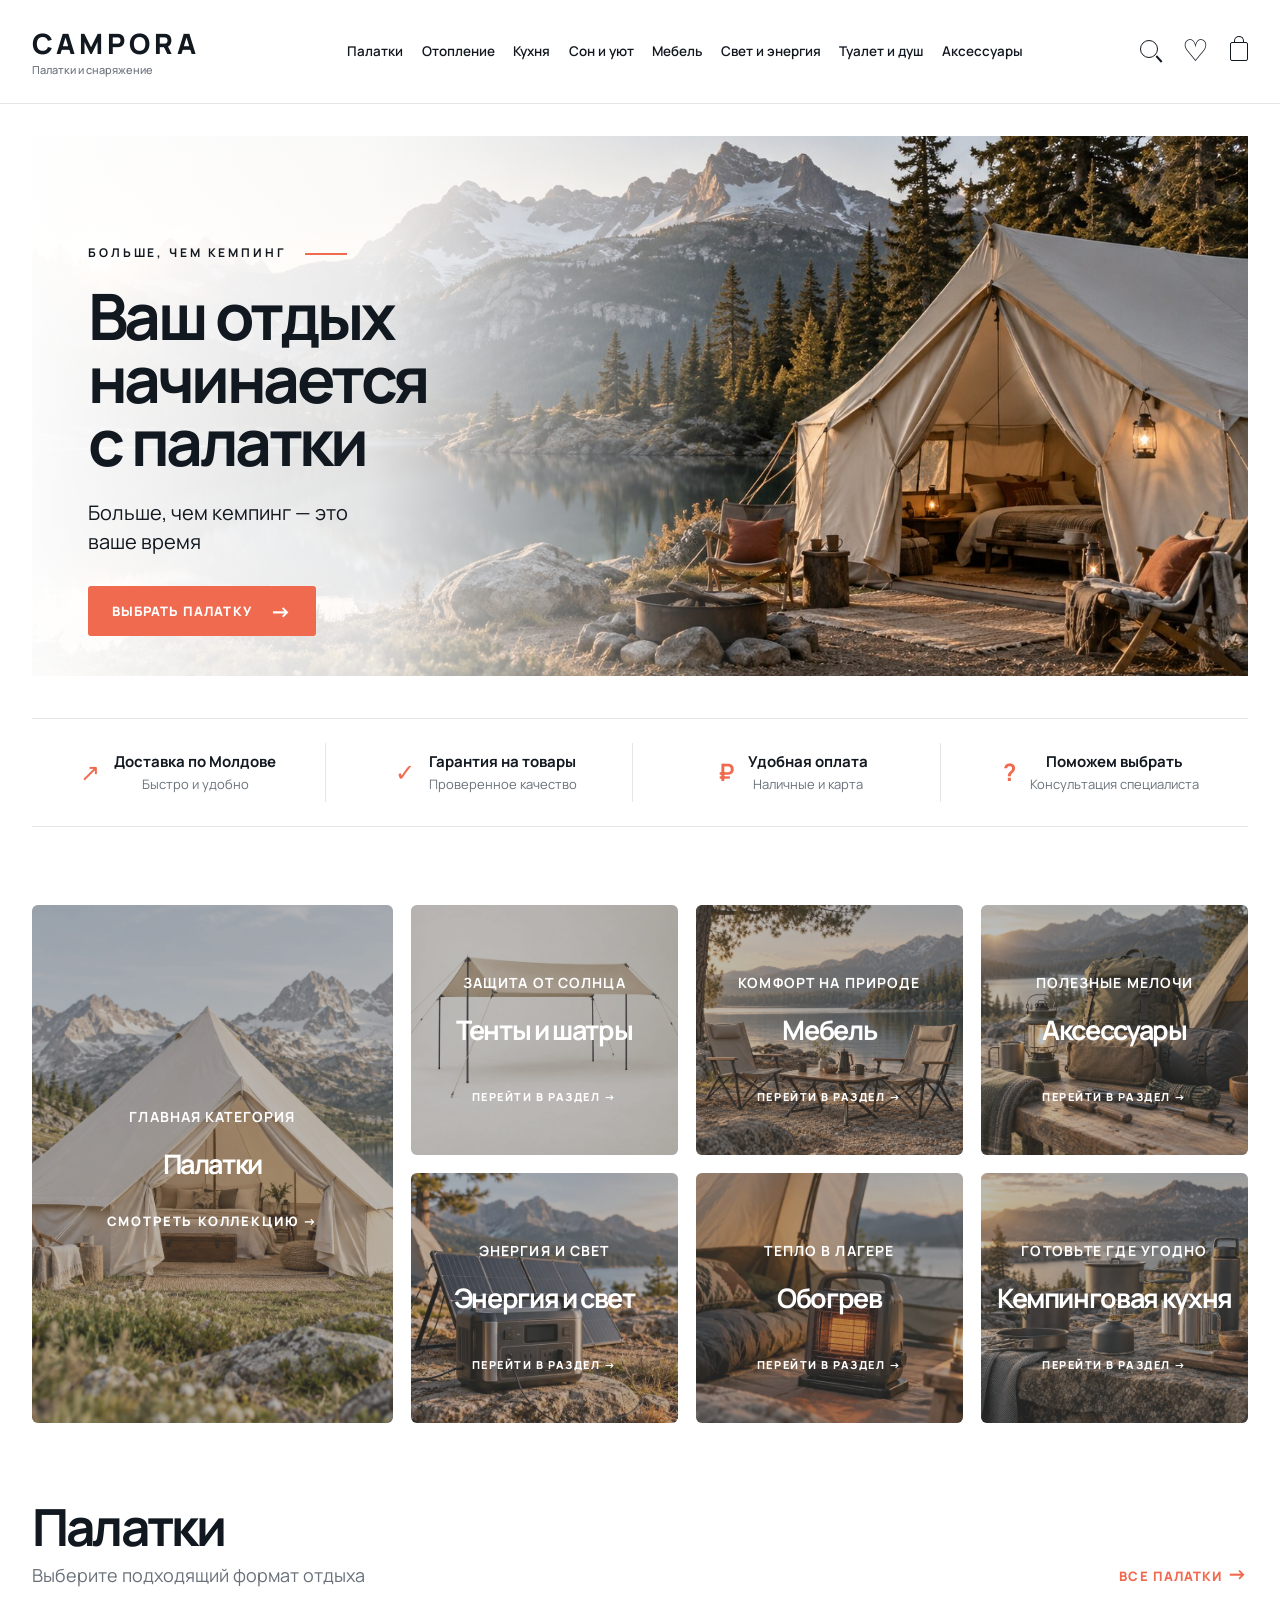
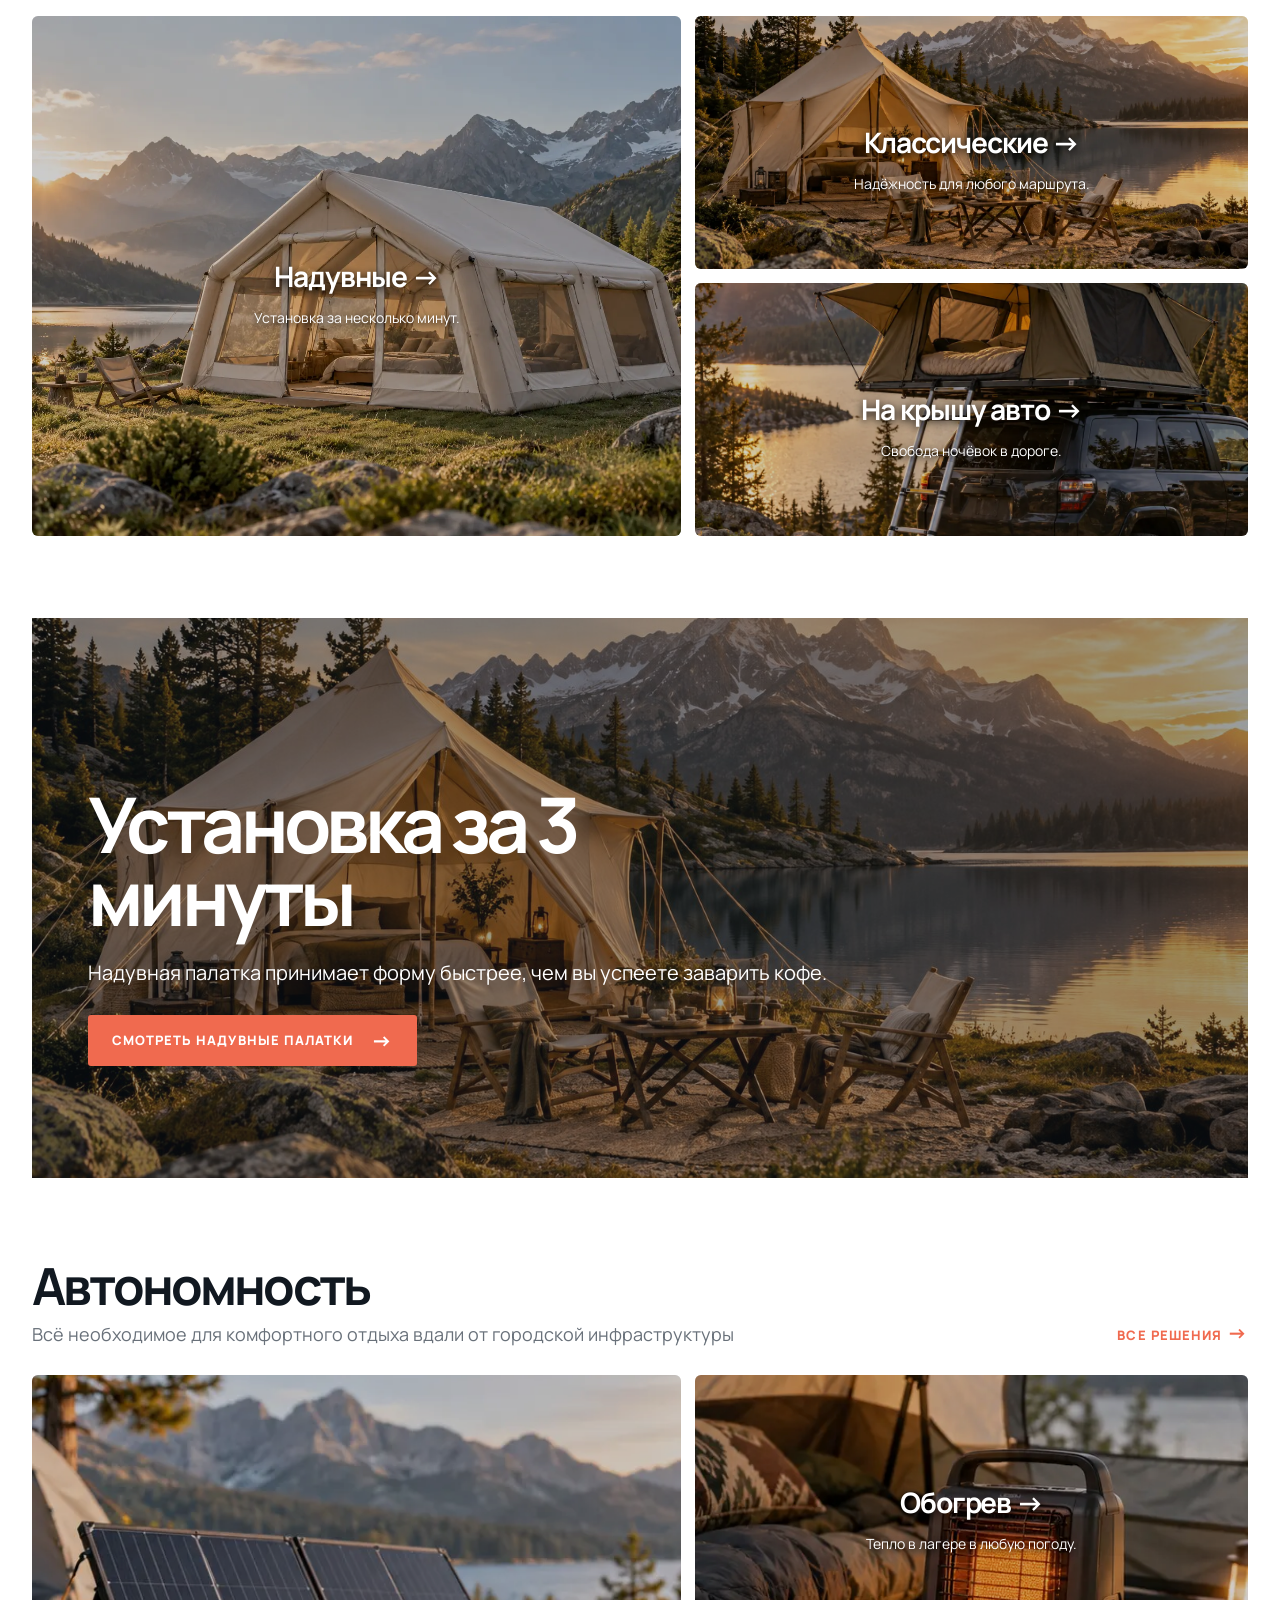
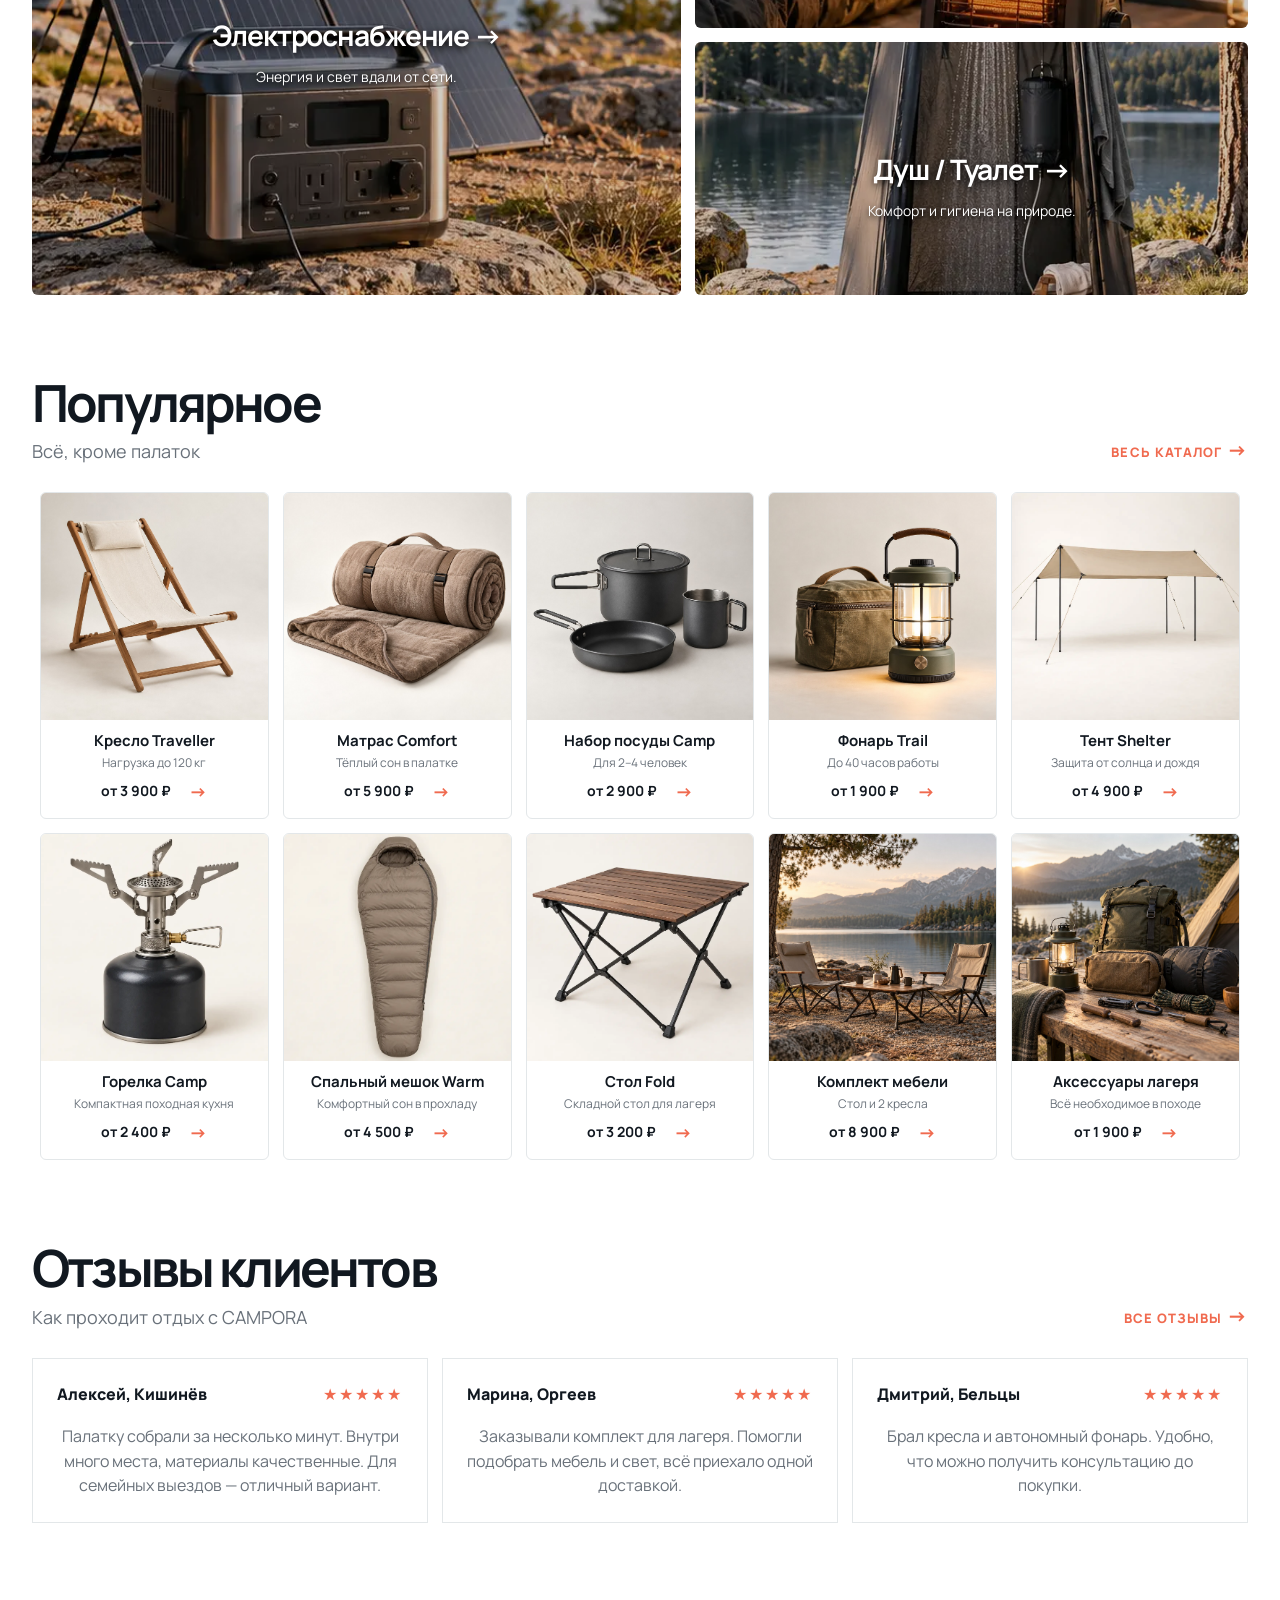
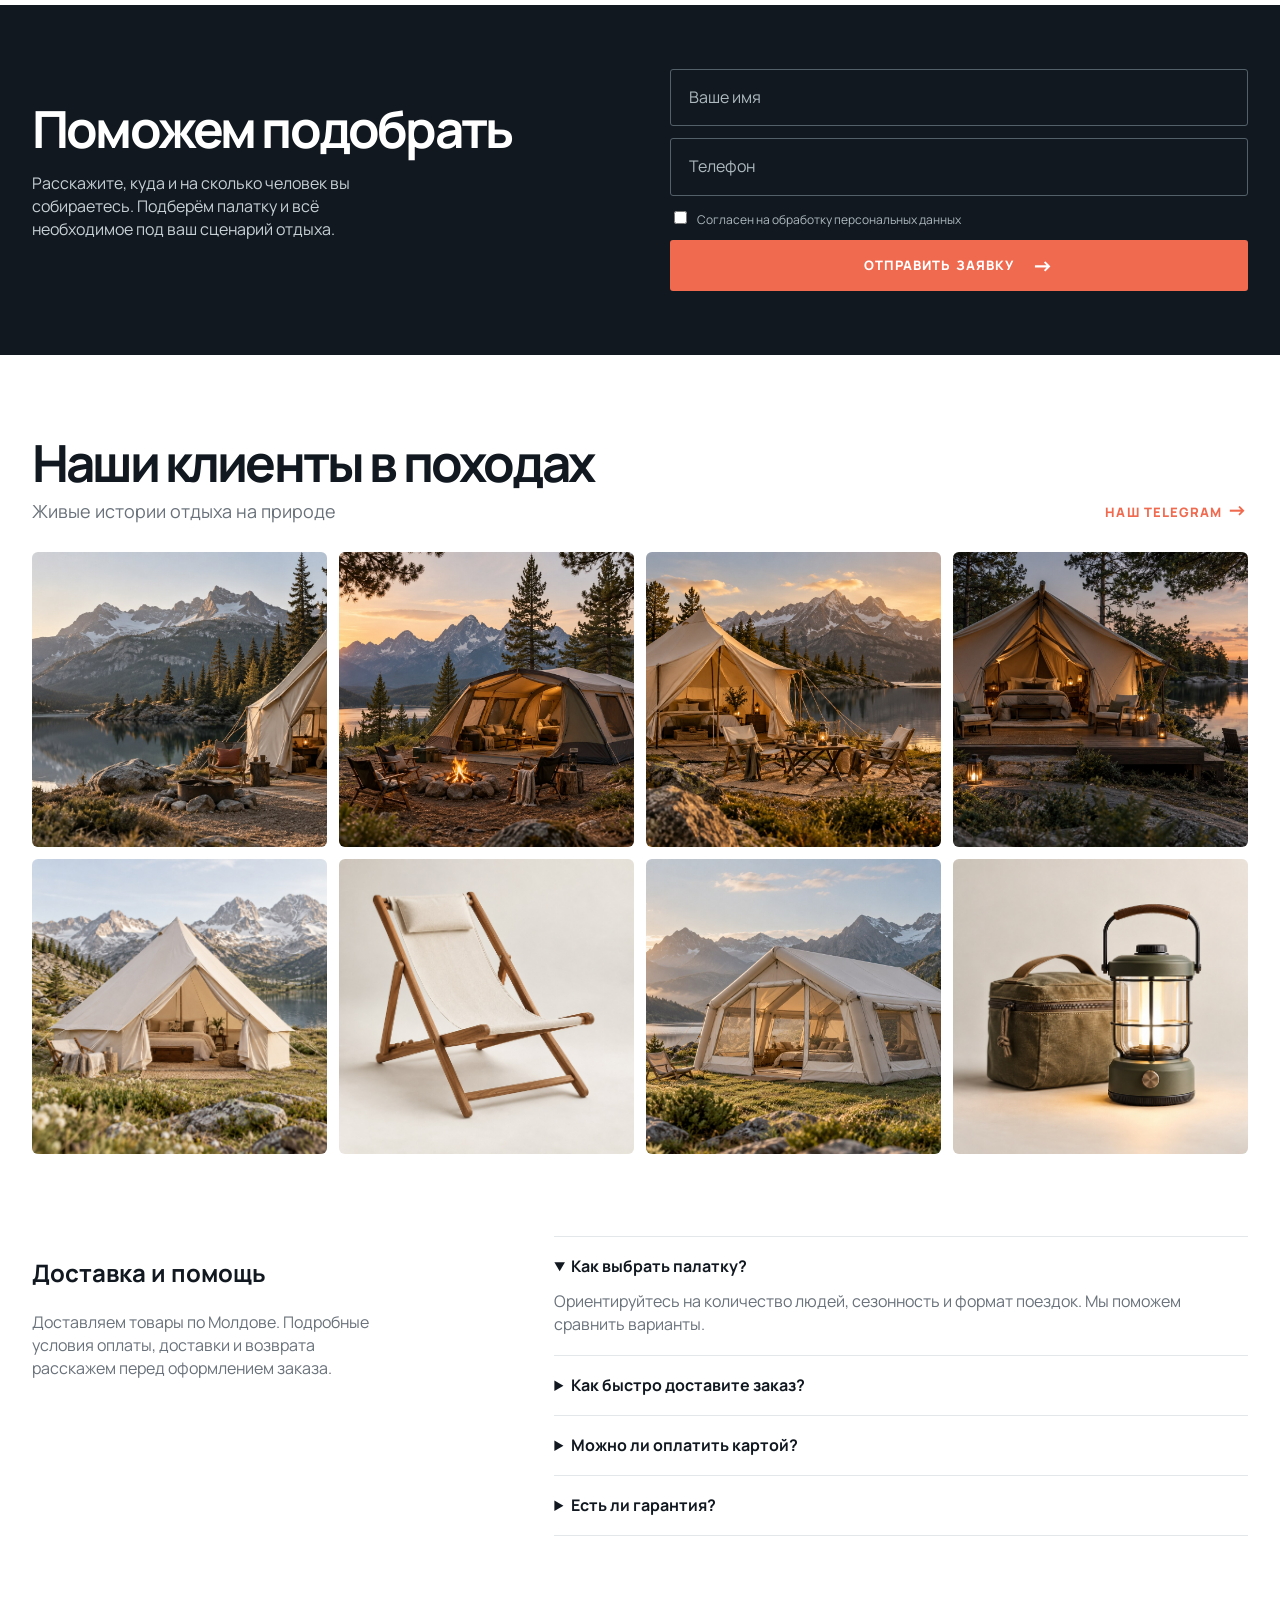
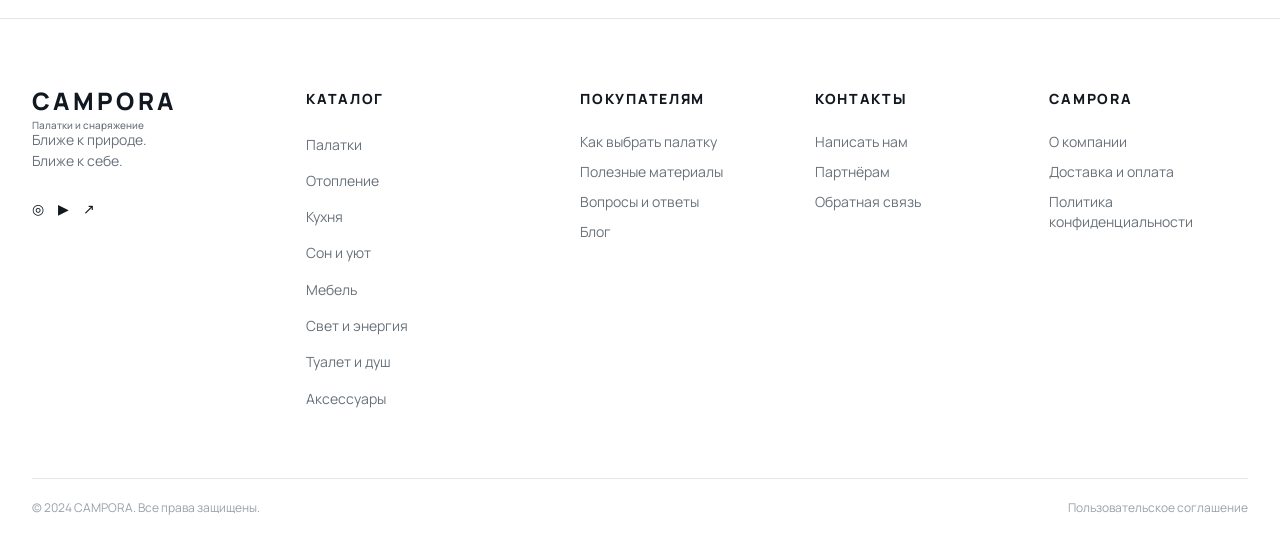
==== index.html @ bbd73b79 "Compact product card content below square images" ====
<!doctype html>
<html lang="ru">
<head>
  <meta charset="utf-8">
  <meta name="viewport" content="width=device-width, initial-scale=1">
  <meta name="description" content="CAMPORA — палатки и снаряжение для отдыха на природе.">
  <title>CAMPORA — палатки и снаряжение</title>
  <link rel="icon" href="data:image/svg+xml,%3Csvg xmlns='http://www.w3.org/2000/svg' viewBox='0 0 64 64'%3E%3Crect width='64' height='64' fill='%23111820'/%3E%3Cpath d='M10 48 31 14l23 34H43L31 29 20 48Z' fill='%23f06a4f'/%3E%3C/svg%3E">
  <style>
    :root{--ink:#111820;--muted:#69717a;--line:#e3e7e9;--accent:#f06a4f;--blue:#dce8ee;--paper:#fff;--soft:#f7f8f8;--max:1600px}
    *{box-sizing:border-box} html{scroll-behavior:smooth} body{margin:0;background:#fff;color:var(--ink);font-family:"Manrope",sans-serif;font-size:16px;line-height:1.45} a{color:inherit;text-decoration:none} img{display:block;width:100%;height:100%;object-fit:cover} button{font:inherit}
    .container{width:min(calc(100% - 64px),var(--max));margin-inline:auto}.site-header{height:104px;border-bottom:1px solid var(--line);display:flex;align-items:center}.header-inner{display:grid;grid-template-columns:250px 1fr 180px;align-items:center;gap:28px}.logo{font-weight:900;letter-spacing:.14em;font-size:30px;line-height:1}.logo small{display:block;font-size:11px;letter-spacing:0;font-weight:500;margin-top:7px;color:var(--muted)}.nav{display:flex;justify-content:center;gap:42px;font-size:15px}.nav a{padding:39px 0 12px;border-bottom:3px solid transparent}.nav a.active{border-color:var(--accent)}.tools{display:flex;justify-content:flex-end;gap:24px}.icon{width:24px;height:24px;position:relative;display:inline-block}.icon.search{border:1.8px solid var(--ink);border-radius:50%;width:18px;height:18px}.icon.search:after{content:"";position:absolute;width:8px;height:2px;background:var(--ink);right:-6px;bottom:-3px;transform:rotate(48deg)}.icon.heart:before{content:"♡";font-size:30px;line-height:20px}.icon.bag{border:1.8px solid var(--ink);border-radius:2px;width:18px;height:19px;margin-top:2px}.icon.bag:before{content:"";position:absolute;width:8px;height:6px;border:1.8px solid var(--ink);border-bottom:0;border-radius:8px 8px 0 0;left:3px;top:-7px}
    .hero{height:540px;margin-top:32px;position:relative;overflow:hidden}.hero img{position:absolute;inset:0}.hero:after{content:"";position:absolute;inset:0;background:linear-gradient(90deg,rgba(255,255,255,.98) 0%,rgba(255,255,255,.84) 28%,rgba(255,255,255,0) 60%)}.hero-copy{position:relative;z-index:1;width:48%;padding:108px 0 0 56px}.eyebrow{text-transform:uppercase;letter-spacing:.24em;font-size:12px;font-weight:700;margin-bottom:24px}.eyebrow:after{content:"";display:inline-block;width:42px;height:2px;background:var(--accent);vertical-align:middle;margin-left:18px}.hero h1{font-size:clamp(44px,5vw,76px);line-height:.98;letter-spacing:-.055em;margin:0 0 24px;max-width:600px}.hero p{font-size:20px;max-width:270px;margin:0 0 30px}.btn{display:inline-flex;align-items:center;gap:18px;padding:16px 24px;background:var(--accent);color:#fff;font-weight:800;text-transform:uppercase;letter-spacing:.08em;font-size:13px;border:0;border-radius:3px}.btn span{font-size:21px;line-height:10px}.section{padding:78px 0 0}.section-head{display:flex;justify-content:space-between;align-items:end;margin-bottom:28px}.section h2{font-size:clamp(34px,4vw,58px);line-height:1;letter-spacing:-.055em;margin:0}.section-sub{color:var(--muted);font-size:18px;margin:10px 0 0}.link{color:var(--accent);font-size:13px;font-weight:800;text-transform:uppercase;letter-spacing:.08em}.link:after{content:"  →";font-size:20px}.quick-grid{display:grid;grid-template-columns:repeat(5,1fr);gap:14px}.quick-card{border:1px solid var(--line);background:#fff}.quick-image{height:230px}.quick-card:nth-child(1) .quick-body{background:var(--ink);color:#fff}.quick-body{height:124px;padding:20px 18px;position:relative}.quick-body h3{font-size:19px;margin:0 0 4px;letter-spacing:-.03em}.quick-body p{color:var(--muted);font-size:14px;line-height:1.3;max-width:170px;margin:0}.quick-card:nth-child(1) p{color:#d6dde2}.arrow{position:absolute;right:16px;bottom:16px;color:var(--accent);font-size:25px}.mosaic{display:grid;grid-template-columns:1.08fr .92fr;gap:14px;height:520px}.mosaic .tile{position:relative;overflow:hidden}.tile img{position:absolute;inset:0}.tile:after{content:"";position:absolute;inset:35% 0 0;background:linear-gradient(transparent,rgba(0,0,0,.65))}.tile-copy{position:absolute;z-index:1;left:24px;bottom:22px;color:#fff}.tile-copy h3{margin:0;font-size:25px;letter-spacing:-.04em}.tile-copy p{margin:3px 0 0}.mosaic-right{display:grid;grid-template-rows:1fr 1fr;gap:14px}.equip-band{background:var(--blue);padding:68px 0 76px;margin-top:78px}.equip-band .section-head{display:block;text-align:center;margin-bottom:34px}.equip-grid{display:grid;grid-template-columns:1fr 1fr;gap:14px}.equip-card{height:170px;background:#fff;border:1px solid var(--line);position:relative;padding:26px}.equip-card h3{font-size:20px;margin:0 0 8px;letter-spacing:-.03em}.equip-card p{color:var(--muted);max-width:180px;margin:0}.equip-card img{position:absolute;width:48%;right:0;top:0;object-fit:contain}.equip-card .arrow{left:26px;right:auto;bottom:22px}.wide-banner{height:310px;position:relative;overflow:hidden;margin-top:78px}.wide-banner:after{content:"";position:absolute;inset:0;background:linear-gradient(90deg,rgba(17,24,32,.83),rgba(17,24,32,0) 68%)}.wide-copy{position:relative;z-index:1;color:#fff;padding:64px 0 0 38px}.wide-copy h2{font-size:54px;max-width:390px;margin:0 0 20px;line-height:.96;letter-spacing:-.06em}.wide-copy p{max-width:300px;margin:0 0 22px}.wide-copy .btn{background:#fff;color:var(--ink)}.site-footer{margin-top:0;border-top:1px solid var(--line);padding:70px 0 28px;background:#fff}.footer-grid{display:grid;grid-template-columns:1.3fr repeat(4,1fr);gap:36px}.footer-title{text-transform:uppercase;font-weight:800;letter-spacing:.12em;font-size:14px;margin:0 0 22px}.footer-col a,.footer-brand p{display:block;color:var(--muted);font-size:14px;margin:0 0 10px}.footer-brand .logo{font-size:24px}.footer-brand .logo small{font-size:10px}.social{display:flex;gap:14px;margin-top:28px}.social a{color:var(--ink);font-size:14px;font-weight:800}.footer-bottom{border-top:1px solid var(--line);margin-top:56px;padding-top:20px;display:flex;justify-content:space-between;color:#9aa1a7;font-size:12px}
    @media(max-width:900px){.container{width:min(calc(100% - 36px),var(--max))}.site-header{height:76px}.header-inner{display:flex;justify-content:space-between}.nav{display:none}.tools{gap:16px}.logo{font-size:24px}.hero{height:500px;margin-top:18px}.hero-copy{padding:70px 24px 0;width:68%}.hero h1{font-size:48px}.quick-grid{grid-template-columns:repeat(5,210px);overflow-x:auto;padding-bottom:8px}.quick-card{min-width:210px}.mosaic{height:440px}.equip-grid{grid-template-columns:1fr}.wide-banner{height:280px}.footer-grid{grid-template-columns:repeat(2,1fr)}.footer-brand{grid-column:1/-1}}
    @media(max-width:560px){.hero{height:520px}.hero-copy{width:100%;padding:48px 22px 0}.hero h1{font-size:44px;max-width:340px}.hero:after{background:linear-gradient(90deg,rgba(255,255,255,.95),rgba(255,255,255,.25))}.section{padding-top:56px}.section-head{display:block}.section-head .link{display:inline-block;margin-top:18px}.mosaic{grid-template-columns:1fr;height:auto}.mosaic .tile{height:300px}.mosaic-right{display:grid}.equip-band{margin-top:56px;padding:52px 0}.wide-banner{margin-top:56px;height:350px}.wide-copy{padding:48px 22px}.wide-copy h2{font-size:44px}.footer-grid{grid-template-columns:1fr 1fr;gap:24px}.footer-bottom{display:block}.footer-bottom span{display:block;margin-bottom:8px}}
    .category-feature{display:grid;grid-template-columns:1fr 1fr;gap:18px;margin:78px auto 0}.category-card{height:260px;display:grid;grid-template-columns:1fr 1fr;position:relative;overflow:hidden;background:#eef3f4}.category-card img{position:static;width:100%;height:100%;object-fit:cover}.category-card:nth-child(even) img{order:2}.category-card:after{display:none}.category-copy{position:static;z-index:1;transform:none;display:flex;flex-direction:column;justify-content:center;padding:28px;background:#eef3f4;color:var(--ink)}.category-copy small{display:block;font-size:14px;font-weight:700;letter-spacing:.08em;text-transform:uppercase;margin-bottom:12px}.category-copy h3{margin:0;font-size:clamp(28px,3vw,48px);line-height:.95;letter-spacing:-.05em}.category-copy span{display:block;margin-top:20px;color:var(--accent);font-size:13px;font-weight:800;letter-spacing:.14em;text-transform:uppercase}.instagram{padding:78px 0 0}.instagram-grid{display:grid;grid-template-columns:repeat(4,1fr);gap:12px}.instagram-item{aspect-ratio:1;overflow:hidden;background:#f1f3f3}.instagram-item img{object-fit:cover;object-position:center}.instagram-note{text-align:center;color:var(--muted);font-size:14px;margin:18px 0 0}@media(max-width:900px){.category-feature{grid-template-columns:1fr;gap:12px;margin-top:56px}.category-card{height:220px}.instagram-grid{grid-template-columns:repeat(2,1fr)}}@media(max-width:560px){.category-card{height:190px}.category-copy{padding:22px}.category-copy h3{font-size:32px}.instagram{padding-top:56px}.instagram-grid{gap:7px}}
    img{object-position:50% 50%}.quick-card,.category-card,.equip-card,.tile,.wide-banner,.instagram-item{border-radius:6px}.quick-body,.equip-card{padding:28px}.category-card{grid-template-columns:minmax(0,1fr) minmax(0,1fr);min-width:0}.category-card>img{display:block;min-width:0;width:100%;height:100%;object-fit:cover;object-position:center center}.category-copy{min-width:0;padding:32px 34px;justify-content:initial;overflow:hidden}.category-copy small{min-height:34px;line-height:1.2}.category-copy h3{margin-top:32px;overflow-wrap:break-word}.category-copy span{margin-top:auto}.tile-copy{left:28px;bottom:28px}.wide-banner{border-radius:6px;overflow:hidden}.wide-banner>img{display:block;width:100%;height:100%;object-fit:cover;object-position:center center}
    .benefits{display:grid;grid-template-columns:repeat(4,1fr);gap:14px;margin-top:42px;padding:24px 0;border-block:1px solid var(--line)}.benefit{display:flex;align-items:center;gap:14px;padding:8px 18px;border-right:1px solid var(--line)}.benefit:last-child{border-right:0}.benefit-icon{font-size:24px;color:var(--accent)}.benefit strong{display:block;font-size:15px}.benefit span{display:block;color:var(--muted);font-size:13px;margin-top:2px}.category-feature{grid-template-columns:1.35fr repeat(3,1fr);grid-template-rows:1fr 1fr}.category-feature .category-card:first-child{grid-row:span 2;height:auto}.category-feature .category-card{height:250px}.category-feature .category-card img{grid-column:1/-1;grid-row:1/-1;opacity:.82}.category-feature .category-card .category-copy{grid-column:1/-1;grid-row:1/-1;align-self:end;background:linear-gradient(transparent,rgba(17,24,32,.8));color:#fff;padding:24px}.category-feature .category-card:first-child .category-copy{padding:32px}.category-feature .category-card:nth-child(even) img{order:initial}.category-feature .category-copy span{color:#fff}.product-section{padding-top:82px}.product-tabs{display:flex;gap:10px;margin-bottom:24px}.product-tab{border:1px solid var(--line);background:#fff;color:var(--ink);padding:10px 16px;border-radius:3px;font-size:13px}.product-tab.active{background:var(--ink);color:#fff}.product-grid{display:grid;grid-template-columns:repeat(4,1fr);gap:14px}.product-card{border:1px solid var(--line);background:#fff;min-width:0;overflow:hidden}.product-photo{height:230px;background:#f4f5f4;position:relative}.product-photo img{object-fit:contain}.product-info{padding:18px}.product-info h3{font-size:17px;margin:0 0 8px}.product-info p{color:var(--muted);font-size:13px;margin:0 0 14px}.price-row{display:flex;justify-content:space-between;align-items:center;font-weight:800}.product-arrow{color:var(--accent);font-size:22px}.video-block{height:560px;position:relative;overflow:hidden;margin-top:82px}.video-block>img{position:absolute;inset:0}.video-block:after{content:"";position:absolute;inset:0;background:rgba(17,24,32,.42)}.video-copy{position:relative;z-index:1;color:#fff;padding:170px 56px}.video-copy h2{font-size:clamp(42px,6vw,82px);line-height:.95;max-width:650px;margin:0 0 24px;letter-spacing:-.06em}.video-copy p{font-size:20px;margin:0 0 28px}.kits{padding-top:82px}.kit-grid{display:grid;grid-template-columns:repeat(4,1fr);gap:14px}.kit-card{border:1px solid var(--line);background:#fff;overflow:hidden}.kit-photo{height:190px;background:#f4f5f4}.kit-photo img{object-fit:cover}.kit-info{padding:18px}.kit-info h3{margin:0 0 8px;font-size:19px}.kit-info p{margin:0 0 14px;color:var(--muted);font-size:13px}.kit-price{font-weight:800}.autonomy{margin-top:82px;background:var(--blue);padding:68px 0}.autonomy-inner{display:grid;grid-template-columns:.8fr 1.2fr;gap:34px;align-items:center}.autonomy-copy h2{font-size:clamp(34px,4vw,58px);line-height:1;letter-spacing:-.055em;margin:0 0 16px}.autonomy-copy p{color:var(--muted);max-width:360px}.autonomy-products{display:grid;grid-template-columns:repeat(3,1fr);gap:14px}.mini-product{background:#fff;border:1px solid var(--line);padding:12px}.mini-product img{height:145px;object-fit:contain}.mini-product strong{display:block;font-size:14px;padding:10px 4px 2px}.reviews{padding-top:82px}.review-grid{display:grid;grid-template-columns:repeat(3,1fr);gap:14px}.review-card{border:1px solid var(--line);padding:24px;background:#fff}.review-top{display:flex;justify-content:space-between;margin-bottom:18px}.review-name{font-weight:800}.stars{color:var(--accent);letter-spacing:2px}.review-card p{color:var(--muted);margin:0;line-height:1.55}.lead-form{margin-top:82px;background:var(--ink);color:#fff;padding:64px 0}.lead-inner{display:grid;grid-template-columns:1fr 1fr;gap:60px;align-items:center}.lead-copy h2{font-size:clamp(36px,4vw,58px);line-height:1;letter-spacing:-.055em;margin:0 0 18px}.lead-copy p{color:#c7d0d5;max-width:390px}.lead-form form{display:grid;gap:12px}.lead-form input{width:100%;padding:16px 18px;border:1px solid #536069;background:transparent;color:#fff;border-radius:3px;font:inherit}.lead-form input::placeholder{color:#aeb9bf}.lead-form .btn{justify-content:center;background:var(--accent);cursor:pointer}.consent{font-size:12px;color:#aeb9bf}.consent input{width:auto;margin-right:8px}.gallery{padding-top:82px}.gallery-grid{display:grid;grid-template-columns:repeat(4,1fr);gap:12px}.gallery-item{aspect-ratio:1;overflow:hidden;border-radius:6px}.gallery-item img{transition:transform .3s}.gallery-item:hover img{transform:scale(1.04)}.faq{padding:82px 0}.faq-inner{display:grid;grid-template-columns:.8fr 1.2fr;gap:60px}.faq-list details{border-top:1px solid var(--line);padding:18px 0}.faq-list details:last-child{border-bottom:1px solid var(--line)}.faq-list summary{cursor:pointer;font-weight:700}.faq-list p{color:var(--muted);margin:12px 0 0}.delivery-note{color:var(--muted);max-width:360px}@media(max-width:900px){.benefits{grid-template-columns:repeat(2,1fr)}.benefit:nth-child(2){border-right:0}.category-feature{grid-template-columns:1fr 1fr}.category-feature .category-card:first-child{grid-column:1/-1;grid-row:auto;height:300px}.product-grid,.kit-grid{grid-template-columns:repeat(2,1fr)}.autonomy-inner,.lead-inner,.faq-inner{grid-template-columns:1fr}.review-grid{grid-template-columns:1fr}.video-block{height:440px}.video-copy{padding:120px 32px}.gallery-grid{grid-template-columns:repeat(2,1fr)}}@media(max-width:560px){.benefits{gap:0}.benefit{padding:10px 8px;border-right:0}.benefit strong{font-size:13px}.benefit span{font-size:11px}.category-feature{grid-template-columns:1fr}.category-feature .category-card,.category-feature .category-card:first-child{height:210px;grid-column:auto}.product-grid,.kit-grid{grid-template-columns:repeat(2,1fr);gap:8px}.product-photo{height:150px}.product-info{padding:12px}.product-info h3{font-size:14px}.product-section,.kits,.reviews,.gallery{padding-top:56px}.video-block,.autonomy,.lead-form,.faq{margin-top:56px}.video-copy{padding:92px 22px}.video-copy h2{font-size:46px}.video-copy p{font-size:16px}.autonomy{padding:48px 0}.autonomy-products{grid-template-columns:1fr 1fr}.mini-product img{height:110px}.lead-form{padding:48px 0}.gallery-grid{gap:7px}}
    .category-feature .category-card img{object-position:center center}.mosaic .tile img{object-position:center center}.category-feature .category-copy{text-align:center;align-items:center}.category-feature .category-card .category-copy{height:100%;align-self:stretch;justify-content:flex-end;overflow:visible}.category-feature .category-card:not(:first-child) .category-copy{padding:20px}.category-feature .category-card:not(:first-child) .category-copy h3{font-size:clamp(20px,2.1vw,32px);line-height:1.05;margin:10px 0 0;max-width:100%;overflow-wrap:break-word}.category-feature .category-card:not(:first-child) .category-copy span{margin-top:12px;font-size:11px;line-height:1.2}.product-info,.kit-info,.mini-product,.quick-body,.review-card{text-align:center}.quick-body p{margin-inline:auto}.price-row{justify-content:center;gap:18px}.benefit{text-align:center;justify-content:center}.tile-copy{text-align:center;left:24px;right:24px}.autonomy{padding:96px 0;min-height:460px}.autonomy-products{grid-template-columns:repeat(3,1fr)}.mini-product span{display:block;color:var(--muted);font-size:12px;padding:4px}
  .autonomy-mosaic-section{padding-top:82px}.autonomy-mosaic .tile img{object-fit:cover;object-position:center center}.autonomy-mosaic .tile-copy{left:24px;right:24px;text-align:center}.autonomy-mosaic .tile-copy h3{font-size:clamp(22px,2.5vw,34px)}
/* Center the actual title on both axes; retain full source photographs. */
#tents .tile,#autonomy .tile{background:#242827;min-width:0}
#tents .tile img,#autonomy .tile img{object-fit:contain;object-position:50% 50%;width:100%;height:100%}
#tents .tile:after,#autonomy .tile:after{inset:0;background:rgba(0,0,0,.18)}
#tents .tile-copy,#autonomy .tile-copy{inset:0;width:auto;height:100%;text-align:center}
#tents .tile-copy h3,#autonomy .tile-copy h3{position:absolute;top:50%;left:20px;right:20px;transform:translateY(-50%);margin:0;font-size:clamp(20px,2.2vw,32px);line-height:1.15;text-shadow:0 2px 8px #000}
#tents .tile-copy p,#autonomy .tile-copy p{position:absolute;top:calc(50% + 32px);left:20px;right:20px;margin:0;font-size:14px;text-shadow:0 2px 6px #000}
.category-feature .category-card .category-copy{position:absolute;inset:0;display:block;padding:20px;background:rgba(0,0,0,.25)}
.category-feature .category-card .category-copy h3{position:absolute;left:16px;right:16px;top:50%;transform:translateY(-50%);margin:0;text-align:center;font-size:clamp(20px,2.1vw,32px);line-height:1.1}
.category-feature .category-card .category-copy small{position:absolute;left:16px;right:16px;bottom:calc(50% + 38px);min-height:0;margin:0;text-align:center}
.category-feature .category-card .category-copy span{position:absolute;left:16px;right:16px;top:calc(50% + 48px);margin:0;text-align:center}
#catalog .category-card .category-copy h3{margin:0;top:50%;transform:translateY(-50%)}
#catalog .category-card{display:block}#catalog .category-card>img{position:absolute;inset:0}#catalog .category-card .category-copy{height:auto;inset:0}

body,input,button,select,textarea{font-family:'Manrope',sans-serif}
body{font-synthesis:none}.site-header{height:auto;display:block}.header-inner{display:grid;grid-template-columns:1fr auto;gap:0;padding-top:26px}.header-inner .logo{font-size:28px}.header-inner .tools{grid-column:2;grid-row:1}.header-inner .nav{grid-column:1/-1;grid-row:2;display:flex;justify-content:center;flex-wrap:wrap;gap:12px 32px;border-top:1px solid var(--line);margin-top:24px;padding:16px 0}.nav a{padding:6px 0;border:0;font-size:15px;font-weight:600;white-space:nowrap}.nav a:hover,.footer-categories a:hover{color:var(--accent)}
.footer-categories a{padding:3px 0}.footer-grid{grid-template-columns:1.2fr 1.2fr 1fr 1fr 1fr}
.product-grid{max-width:1200px;margin-inline:auto;gap:22px;grid-template-columns:repeat(4,minmax(0,1fr))}.product-card{display:flex;flex-direction:column;border-radius:6px}.product-photo{height:auto;aspect-ratio:4/5;flex:none;overflow:hidden;background:#f4f3f0}.product-photo img{object-fit:contain;object-position:center;width:100%;height:100%}.product-info{flex:1;display:flex;flex-direction:column;padding:22px 16px;text-align:center}.product-info h3{font-size:17px;line-height:1.4;min-height:48px}.product-info p{min-height:38px;margin-bottom:16px}.product-info .price-row{margin-top:auto} [id]{scroll-margin-top:24px}
@media(max-width:900px){.header-inner{display:grid;grid-template-columns:1fr auto}.header-inner .nav{gap:8px 24px}.product-grid{grid-template-columns:repeat(2,minmax(0,1fr));max-width:680px;gap:16px}.footer-grid{grid-template-columns:repeat(2,1fr)}}
@media(max-width:560px){.header-inner{padding-top:20px}.header-inner .nav{display:grid;grid-template-columns:repeat(2,minmax(0,1fr));gap:0 18px;text-align:center;margin-top:18px;padding:12px 0}.nav a{font-size:14px;padding:9px 0}.header-inner .logo{font-size:24px}.product-grid{gap:10px}.product-info{padding:16px 10px}.product-info h3{font-size:14px;min-height:40px}.product-info p{font-size:12px;min-height:36px}.price-row{font-size:13px;gap:8px}.footer-grid{gap:26px 18px}}
@media(min-width:901px){.site-header{height:104px;display:flex}.header-inner{grid-template-columns:220px minmax(0,1fr) 130px;align-items:center;gap:20px;padding-top:0}.header-inner .nav{grid-column:2;grid-row:1;display:flex;flex-wrap:nowrap;justify-content:center;gap:clamp(12px,1.45vw,24px);border:0;margin:0;padding:0}.header-inner .nav a{font-size:clamp(12px,1.05vw,15px);padding:8px 0}.header-inner .tools{grid-column:3;grid-row:1}}
@media(min-width:901px) and (max-width:1200px){.header-inner{grid-template-columns:190px minmax(0,1fr) 110px;gap:10px}.header-inner .nav{gap:10px}.header-inner .nav a{font-size:12px}}

/* Final visual corrections: responsive square product cards. */
#tents .tile,
#autonomy .tile{background:#eef3f4}
#tents .tile img,
#autonomy .tile img{
  object-fit:cover!important;
  object-position:50% 50%!important;
  width:100%;
  height:100%;
}
#popular .product-grid{
  grid-template-columns:repeat(5,minmax(0,1fr));
  gap:14px;
}
#popular .product-photo{
  height:auto;
  aspect-ratio:1 / 1;
}
#popular .product-photo img{
  object-fit:cover!important;
  object-position:50% 50%!important;
}
#popular .product-info{
  flex:none;
  min-height:0;
  padding:12px 14px 14px;
}
#popular .product-info h3{
  min-height:0;
  font-size:15px;
  line-height:1.2;
  margin:0 0 5px;
}
#popular .product-info p{
  min-height:0;
  font-size:12px;
  line-height:1.25;
  margin:0 0 8px;
}
#popular .product-info .price-row{margin-top:0}
#popular .price-row{font-size:14px}
#popular .product-arrow{font-size:18px}
@media(max-width:1200px){
  #popular .product-grid{grid-template-columns:repeat(4,minmax(0,1fr))}
}
@media(max-width:900px){
  #popular .product-grid{grid-template-columns:repeat(3,minmax(0,1fr))}
}
@media(max-width:640px){
  #popular .product-grid{grid-template-columns:repeat(2,minmax(0,1fr));gap:8px}
  #popular .product-info{padding:10px}
  #popular .product-info h3{font-size:14px}
  #popular .product-info p{font-size:11px}
}
@media(max-width:380px){
  #popular .product-grid{grid-template-columns:1fr}
}
</style>
<link rel="preconnect" href="https://fonts.googleapis.com"><link rel="preconnect" href="https://fonts.gstatic.com" crossorigin><link href="https://fonts.googleapis.com/css2?family=Manrope:wght@400;500;600;700;800&display=swap" rel="stylesheet">
</head>
<body>
  <header class="site-header"><div class="container header-inner"><a class="logo" href="#top">CAMPORA<small>Палатки и снаряжение</small></a><nav class="nav" aria-label="Категории"><a href="#tents">Палатки</a><a href="#heating">Отопление</a><a href="#kitchen">Кухня</a><a href="#sleep">Сон и уют</a><a href="#furniture">Мебель</a><a href="#power">Свет и энергия</a><a href="#hygiene">Туалет и душ</a><a href="#accessories">Аксессуары</a></nav><div class="tools" aria-label="Инструменты"><span class="icon search"></span><span class="icon heart"></span><span class="icon bag"></span></div></div></header>
  <main id="top">
    <section class="container hero"><img src="assets/hero.jpg" alt="Палатка у озера в горах"><div class="hero-copy"><div class="eyebrow">Больше, чем кемпинг</div><h1>Ваш отдых<br>начинается<br>с палатки</h1><p>Больше, чем кемпинг — это ваше время</p><a class="btn" href="#tents">Выбрать палатку <span>→</span></a></div></section>
    <section class="container benefits" aria-label="Преимущества"><div class="benefit"><b class="benefit-icon">↗</b><div><strong>Доставка по Молдове</strong><span>Быстро и удобно</span></div></div><div class="benefit"><b class="benefit-icon">✓</b><div><strong>Гарантия на товары</strong><span>Проверенное качество</span></div></div><div class="benefit"><b class="benefit-icon">₽</b><div><strong>Удобная оплата</strong><span>Наличные и карта</span></div></div><div class="benefit"><b class="benefit-icon">?</b><div><strong>Поможем выбрать</strong><span>Консультация специалиста</span></div></div></section>
    <section id="catalog" class="container category-feature" aria-label="Категории каталога">
      <a class="category-card" href="#tents"><img src="assets/cat-tents.jpg" alt="Палатки"><div class="category-copy"><small>Главная категория</small><h3>Палатки</h3><span>Смотреть коллекцию →</span></div></a>
      <a class="category-card" href="#catalog"><img src="[data-uri]" alt="Тенты и шатры"><div class="category-copy"><small>Защита от солнца</small><h3>Тенты и шатры</h3><span>Перейти в раздел →</span></div></a>
      <a id="furniture" class="category-card" href="#popular"><img src="assets/cat-furniture.jpg" alt="Кемпинговая мебель"><div class="category-copy"><small>Комфорт на природе</small><h3>Мебель</h3><span>Перейти в раздел →</span></div></a>
      <a id="accessories" class="category-card" href="#popular"><img src="assets/cat-accessories.jpg" alt="Аксессуары"><div class="category-copy"><small>Полезные мелочи</small><h3>Аксессуары</h3><span>Перейти в раздел →</span></div></a>
      <a class="category-card" href="#autonomy"><img src="[data-uri]" alt="Энергия и свет"><div class="category-copy"><small>Энергия и свет</small><h3>Энергия и свет</h3><span>Перейти в раздел →</span></div></a>
      <a class="category-card" href="#catalog"><img src="[data-uri]" alt="Обогрев"><div class="category-copy"><small>Тепло в лагере</small><h3>Обогрев</h3><span>Перейти в раздел →</span></div></a>
      <a id="kitchen" class="category-card" href="#popular"><img src="assets/cat-cook.jpg" alt="Кемпинговая кухня"><div class="category-copy"><small>Готовьте где угодно</small><h3>Кемпинговая кухня</h3><span>Перейти в раздел →</span></div></a>
    </section>
    <section id="tents" class="container section"><div class="section-head"><div><h2>Палатки</h2><p class="section-sub">Выберите подходящий формат отдыха</p></div><a class="link" href="#tents">Все палатки</a></div><div class="mosaic"><a class="tile" href="#tents"><img src="[data-uri]" alt="Надувные палатки"><div class="tile-copy"><h3>Надувные →</h3><p>Установка за несколько минут.</p></div></a><div class="mosaic-right"><a class="tile" href="#tents"><img src="[data-uri]" alt="Классические палатки"><div class="tile-copy"><h3>Классические →</h3><p>Надёжность для любого маршрута.</p></div></a><a class="tile" href="#tents"><img src="[data-uri]" alt="Палатки на крышу авто"><div class="tile-copy"><h3>На крышу авто →</h3><p>Свобода ночёвок в дороге.</p></div></a></div></div></section>
    <section class="container video-block"><img src="assets/banner.jpg" alt="Установка палатки"><div class="video-copy"><h2>Установка за 3 минуты</h2><p>Надувная палатка принимает форму быстрее, чем вы успеете заварить кофе.</p><a class="btn" href="#tents">Смотреть надувные палатки <span>→</span></a></div></section>
    <section id="autonomy" class="container section autonomy-mosaic-section"><div class="section-head"><div><h2>Автономность</h2><p class="section-sub">Всё необходимое для комфортного отдыха вдали от городской инфраструктуры</p></div><a class="link" href="#autonomy">Все решения</a></div><div class="mosaic autonomy-mosaic"><a id="power" class="tile" href="#popular"><img src="[data-uri]" alt="Электроснабжение"><div class="tile-copy"><h3>Электроснабжение →</h3><p>Энергия и свет вдали от сети.</p></div></a><div class="mosaic-right"><a id="heating" class="tile" href="#popular"><img src="[data-uri]" alt="Обогрев"><div class="tile-copy"><h3>Обогрев →</h3><p>Тепло в лагере в любую погоду.</p></div></a><a id="hygiene" class="tile" href="#popular"><img src="[data-uri]" alt="Душ и туалет"><div class="tile-copy"><h3>Душ / Туалет →</h3><p>Комфорт и гигиена на природе.</p></div></a></div></div></section>
    <section id="popular" class="container section product-section"><div class="section-head"><div><h2>Популярное</h2><p class="section-sub">Всё, кроме палаток</p></div><a class="link" href="#catalog">Весь каталог</a></div><div class="product-grid"><article class="product-card"><div class="product-photo"><img src="assets/product-chair.jpg" alt="Кресло"></div><div class="product-info"><h3>Кресло Traveller</h3><p>Нагрузка до 120 кг</p><div class="price-row"><b>от 3 900 ₽</b><span class="product-arrow">→</span></div></div></article><article id="sleep" class="product-card"><div class="product-photo"><img src="assets/product-mat.jpg" alt="Матрас"></div><div class="product-info"><h3>Матрас Comfort</h3><p>Тёплый сон в палатке</p><div class="price-row"><b>от 5 900 ₽</b><span class="product-arrow">→</span></div></div></article><article class="product-card"><div class="product-photo"><img src="assets/product-cook.jpg" alt="Посуда"></div><div class="product-info"><h3>Набор посуды Camp</h3><p>Для 2–4 человек</p><div class="price-row"><b>от 2 900 ₽</b><span class="product-arrow">→</span></div></div></article><article class="product-card"><div class="product-photo"><img src="assets/product-lantern.jpg" alt="Фонарь"></div><div class="product-info"><h3>Фонарь Trail</h3><p>До 40 часов работы</p><div class="price-row"><b>от 1 900 ₽</b><span class="product-arrow">→</span></div></div></article><article class="product-card"><div class="product-photo"><img src="[data-uri]" alt="Тент"></div><div class="product-info"><h3>Тент Shelter</h3><p>Защита от солнца и дождя</p><div class="price-row"><b>от 4 900 ₽</b><span class="product-arrow">→</span></div></div></article><article class="product-card"><div class="product-photo"><img src="[data-uri]" alt="Горелка"></div><div class="product-info"><h3>Горелка Camp</h3><p>Компактная походная кухня</p><div class="price-row"><b>от 2 400 ₽</b><span class="product-arrow">→</span></div></div></article><article class="product-card"><div class="product-photo"><img src="[data-uri]" alt="Спальный мешок"></div><div class="product-info"><h3>Спальный мешок Warm</h3><p>Комфортный сон в прохладу</p><div class="price-row"><b>от 4 500 ₽</b><span class="product-arrow">→</span></div></div></article><article class="product-card"><div class="product-photo"><img src="[data-uri]" alt="Стол"></div><div class="product-info"><h3>Стол Fold</h3><p>Складной стол для лагеря</p><div class="price-row"><b>от 3 200 ₽</b><span class="product-arrow">→</span></div></div></article><article class="product-card"><div class="product-photo"><img src="assets/cat-furniture.jpg" alt="Комплект мебели"></div><div class="product-info"><h3>Комплект мебели</h3><p>Стол и 2 кресла</p><div class="price-row"><b>от 8 900 ₽</b><span class="product-arrow">→</span></div></div></article><article class="product-card"><div class="product-photo"><img src="assets/cat-accessories.jpg" alt="Аксессуары лагеря"></div><div class="product-info"><h3>Аксессуары лагеря</h3><p>Всё необходимое в походе</p><div class="price-row"><b>от 1 900 ₽</b><span class="product-arrow">→</span></div></div></article></div></section>
    <section id="reviews" class="container section reviews"><div class="section-head"><div><h2>Отзывы клиентов</h2><p class="section-sub">Как проходит отдых с CAMPORA</p></div><a class="link" href="#reviews">Все отзывы</a></div><div class="review-grid"><article class="review-card"><div class="review-top"><span class="review-name">Алексей, Кишинёв</span><span class="stars">★★★★★</span></div><p>Палатку собрали за несколько минут. Внутри много места, материалы качественные. Для семейных выездов — отличный вариант.</p></article><article class="review-card"><div class="review-top"><span class="review-name">Марина, Оргеев</span><span class="stars">★★★★★</span></div><p>Заказывали комплект для лагеря. Помогли подобрать мебель и свет, всё приехало одной доставкой.</p></article><article class="review-card"><div class="review-top"><span class="review-name">Дмитрий, Бельцы</span><span class="stars">★★★★★</span></div><p>Брал кресла и автономный фонарь. Удобно, что можно получить консультацию до покупки.</p></article></div></section>
    <section class="lead-form"><div class="container lead-inner"><div class="lead-copy"><h2>Поможем подобрать</h2><p>Расскажите, куда и на сколько человек вы собираетесь. Подберём палатку и всё необходимое под ваш сценарий отдыха.</p></div><form><input name="name" placeholder="Ваше имя" required><input name="phone" placeholder="Телефон" required><label class="consent"><input type="checkbox" required> Согласен на обработку персональных данных</label><button class="btn" type="submit">Отправить заявку <span>→</span></button></form></div></section>
    <section class="container section gallery"><div class="section-head"><div><h2>Наши клиенты в походах</h2><p class="section-sub">Живые истории отдыха на природе</p></div><a class="link" href="#gallery">Наш Telegram</a></div><div id="gallery" class="gallery-grid"><a class="gallery-item" href="#"><img src="assets/hero.jpg" alt="Отдых в горах"></a><a class="gallery-item" href="#"><img src="assets/tent-family.jpg" alt="Семейный лагерь"></a><a class="gallery-item" href="#"><img src="assets/banner.jpg" alt="Лагерь у озера"></a><a class="gallery-item" href="#"><img src="assets/tent-glamping.jpg" alt="Глэмпинг"></a><a class="gallery-item" href="#"><img src="assets/cat-tents.jpg" alt="Палатка в лесу"></a><a class="gallery-item" href="#"><img src="assets/product-chair.jpg" alt="Кемпинговая мебель"></a><a class="gallery-item" href="#"><img src="assets/tent-main.jpg" alt="Отдых у палатки"></a><a class="gallery-item" href="#"><img src="assets/product-lantern.jpg" alt="Вечерний лагерь"></a></div></section>
    <section id="faq" class="faq"><div class="container faq-inner"><div><h2>Доставка и помощь</h2><p class="delivery-note">Доставляем товары по Молдове. Подробные условия оплаты, доставки и возврата расскажем перед оформлением заказа.</p></div><div class="faq-list"><details open><summary>Как выбрать палатку?</summary><p>Ориентируйтесь на количество людей, сезонность и формат поездок. Мы поможем сравнить варианты.</p></details><details><summary>Как быстро доставите заказ?</summary><p>Срок зависит от наличия и города. Уточним его до подтверждения заказа.</p></details><details><summary>Можно ли оплатить картой?</summary><p>Да, доступны карта и наличные при согласовании заказа.</p></details><details><summary>Есть ли гарантия?</summary><p>Да, на товары действует гарантия производителя.</p></details></div></div></section>
  </main>
  <footer class="site-footer"><div class="container"><div class="footer-grid"><div class="footer-brand"><div class="logo">CAMPORA<small>Палатки и снаряжение</small></div><p>Ближе к природе.<br>Ближе к себе.</p><div class="social"><a href="#">◎</a><a href="#">▶</a><a href="#">↗</a></div></div><div class="footer-col footer-categories"><div class="footer-title">Каталог</div><a href="#tents">Палатки</a><a href="#heating">Отопление</a><a href="#kitchen">Кухня</a><a href="#sleep">Сон и уют</a><a href="#furniture">Мебель</a><a href="#power">Свет и энергия</a><a href="#hygiene">Туалет и душ</a><a href="#accessories">Аксессуары</a></div><div class="footer-col"><div class="footer-title">Покупателям</div><a href="#">Как выбрать палатку</a><a href="#">Полезные материалы</a><a href="#">Вопросы и ответы</a><a href="#">Блог</a></div><div class="footer-col"><div class="footer-title">Контакты</div><a href="#">Написать нам</a><a href="#">Партнёрам</a><a href="#">Обратная связь</a></div><div class="footer-col"><div class="footer-title">CAMPORA</div><a href="#">О компании</a><a href="#">Доставка и оплата</a><a href="#">Политика конфиденциальности</a></div></div><div class="footer-bottom"><span>© 2024 CAMPORA. Все права защищены.</span><span>Пользовательское соглашение</span></div></div></footer>
</body>
</html>
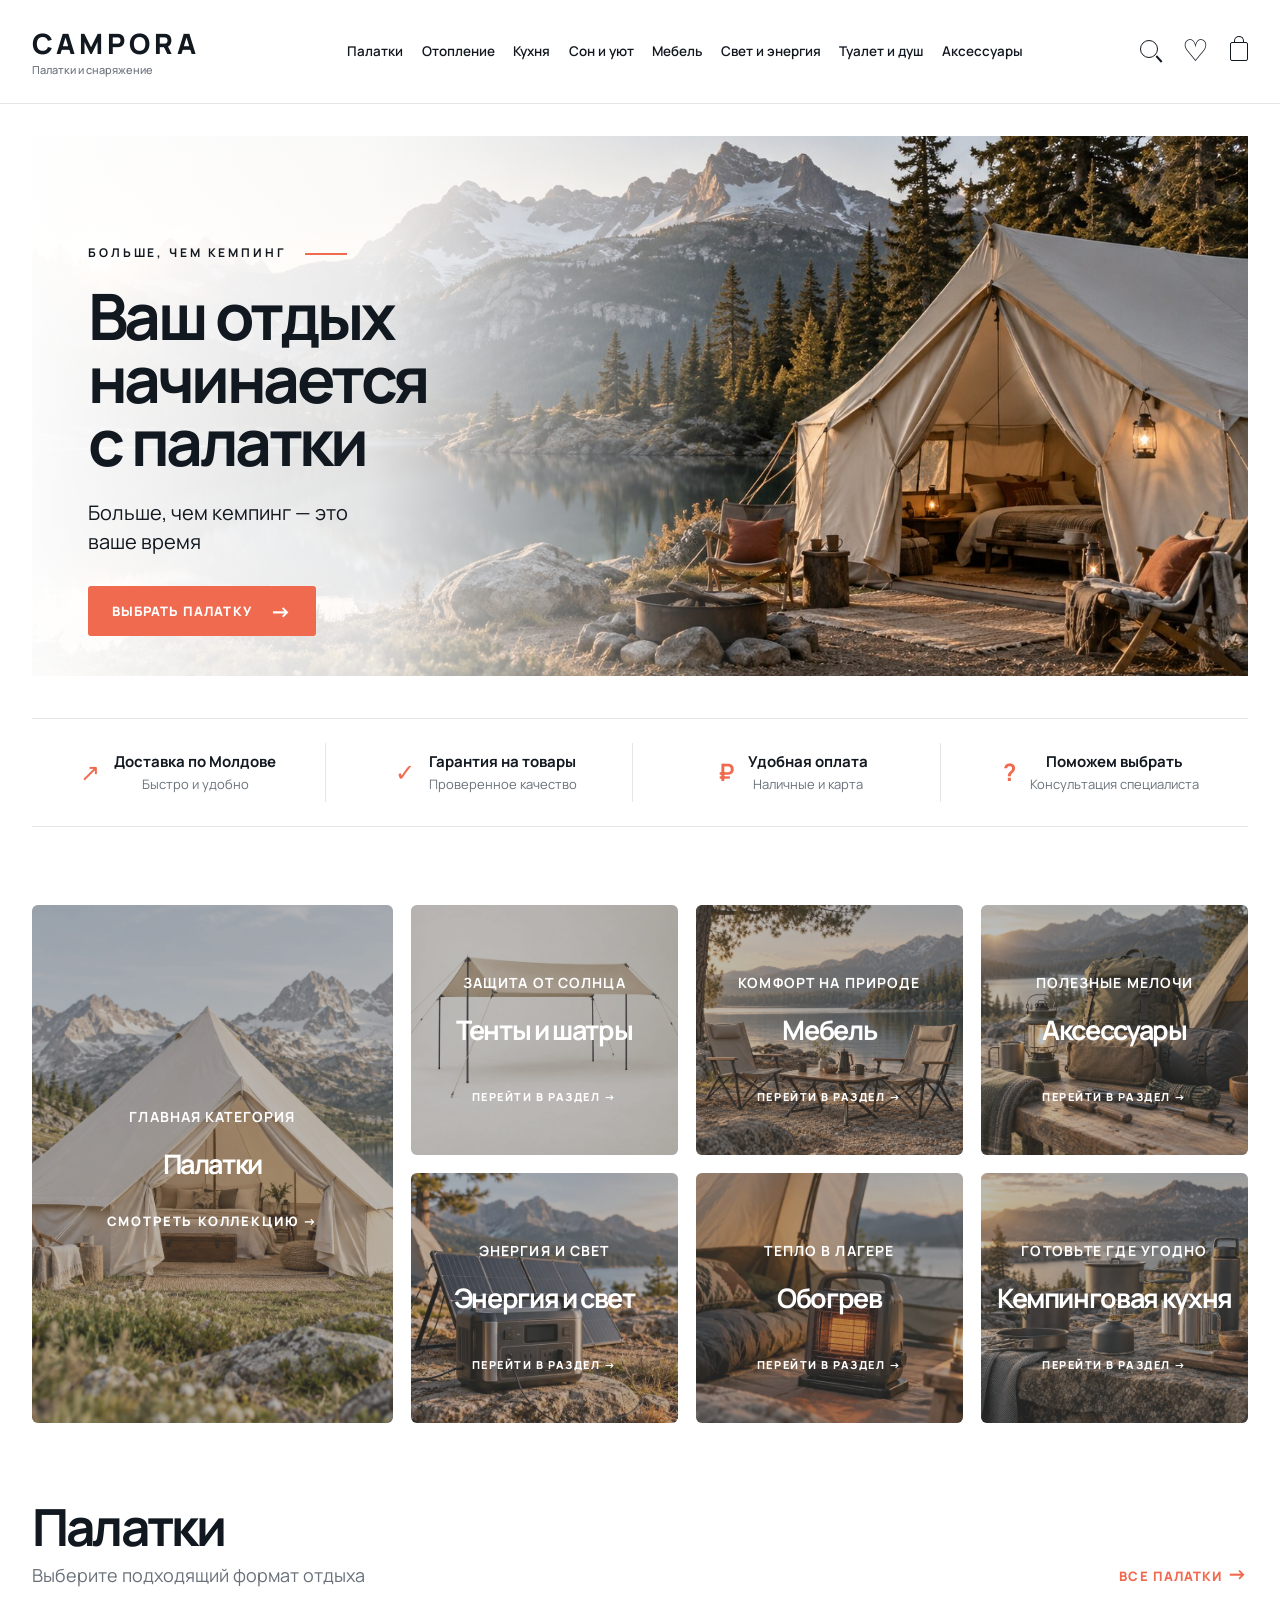
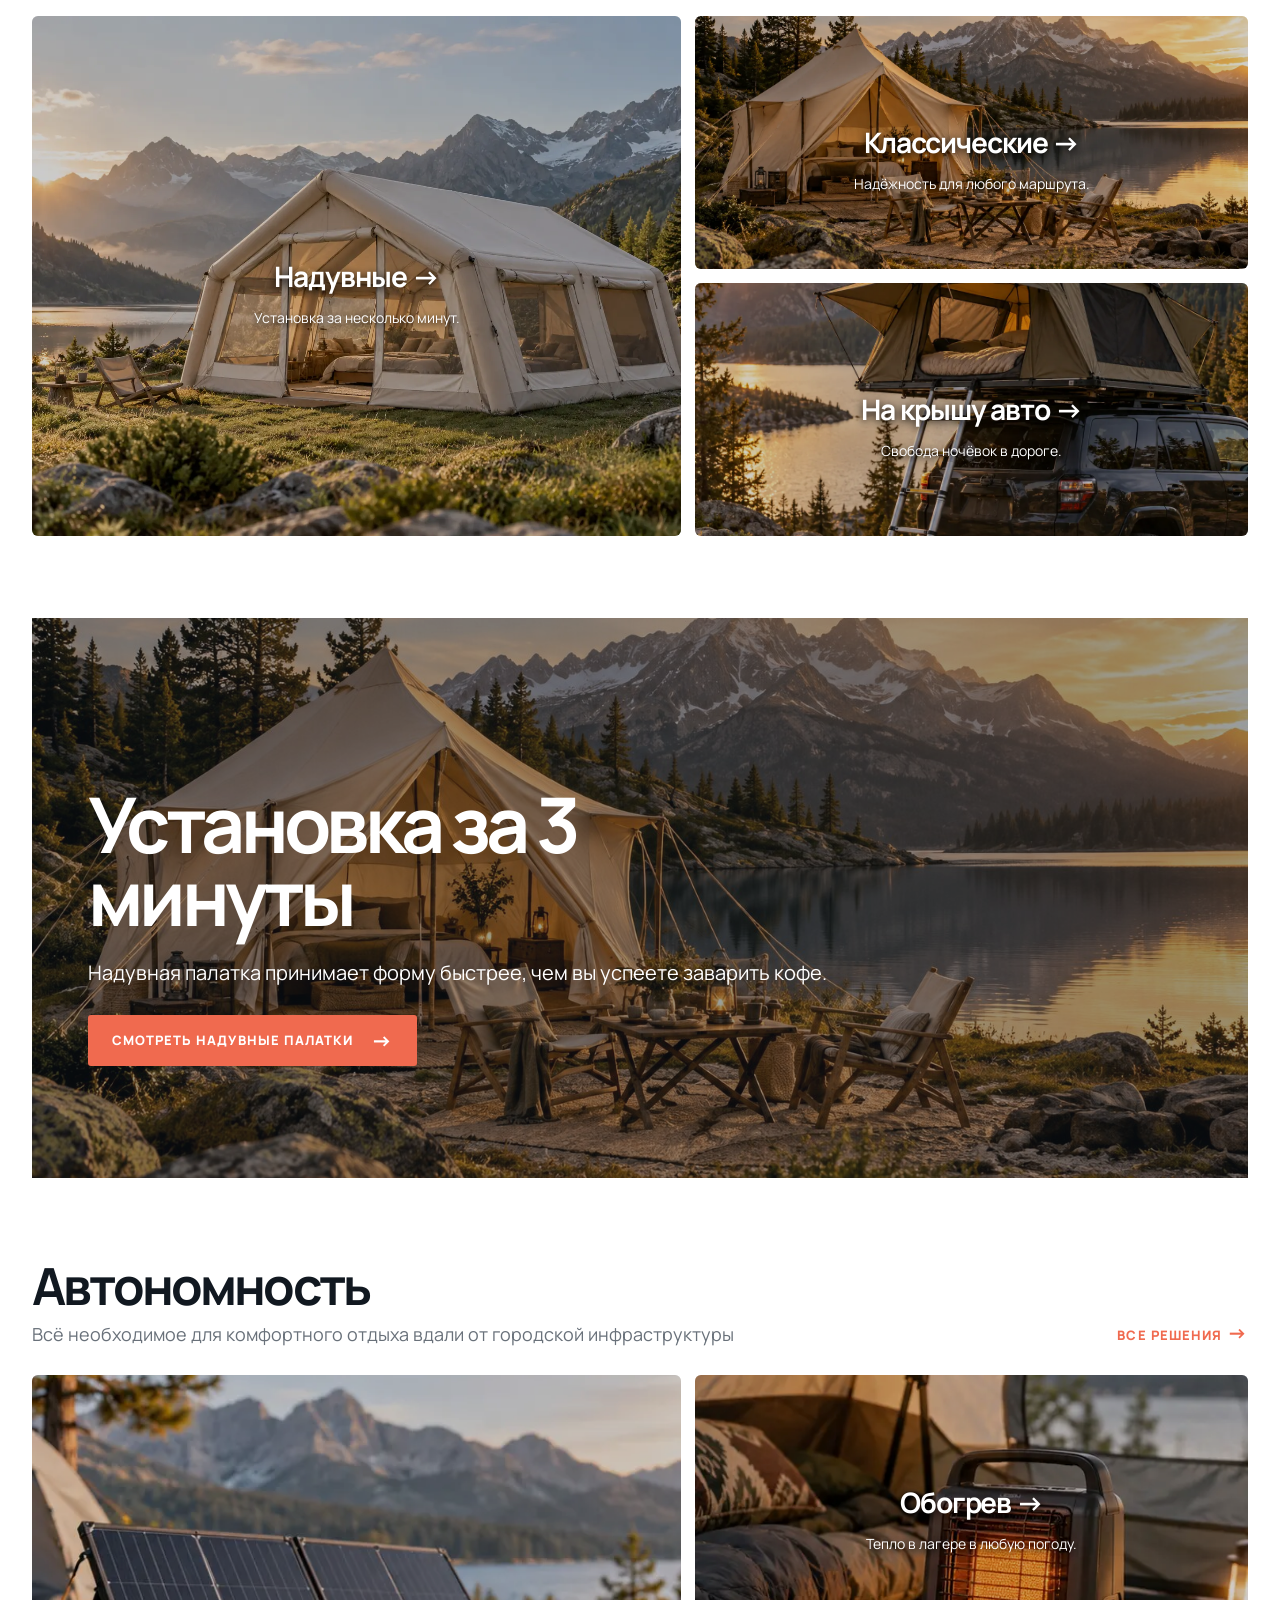
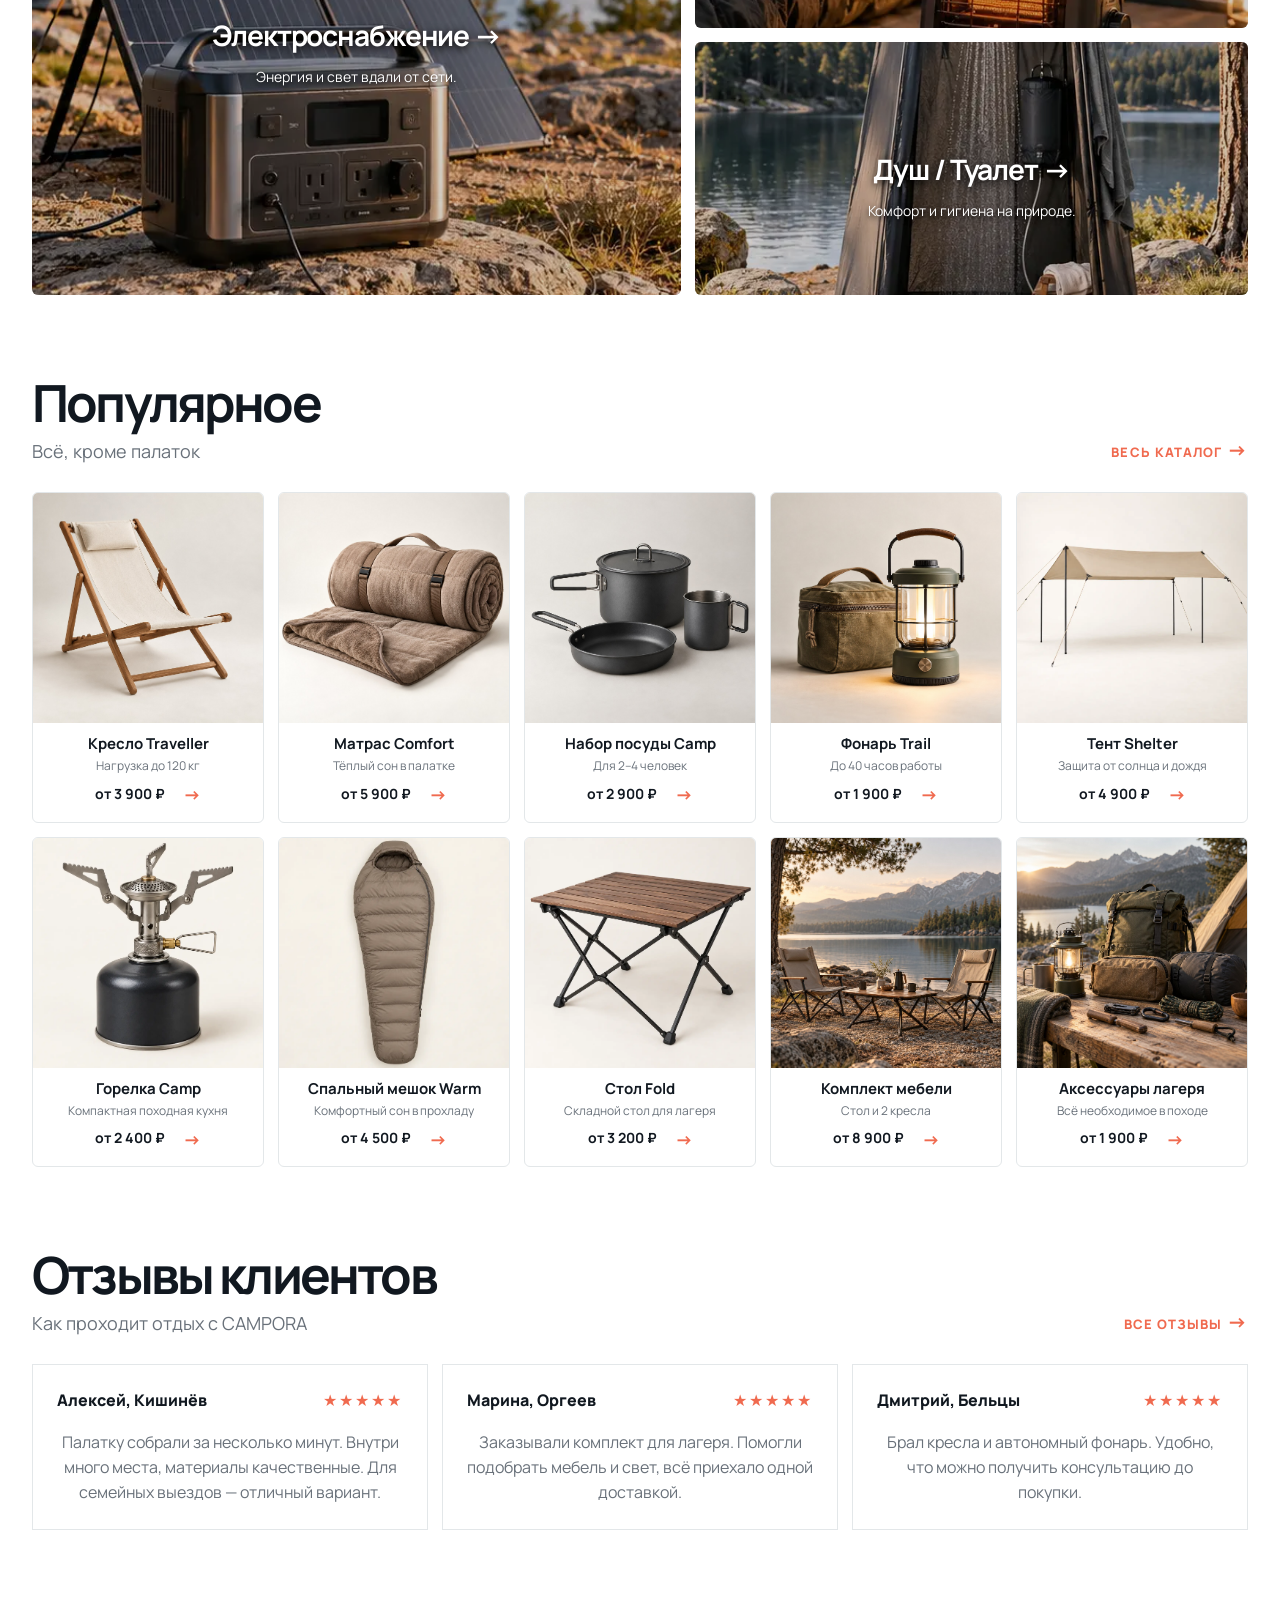
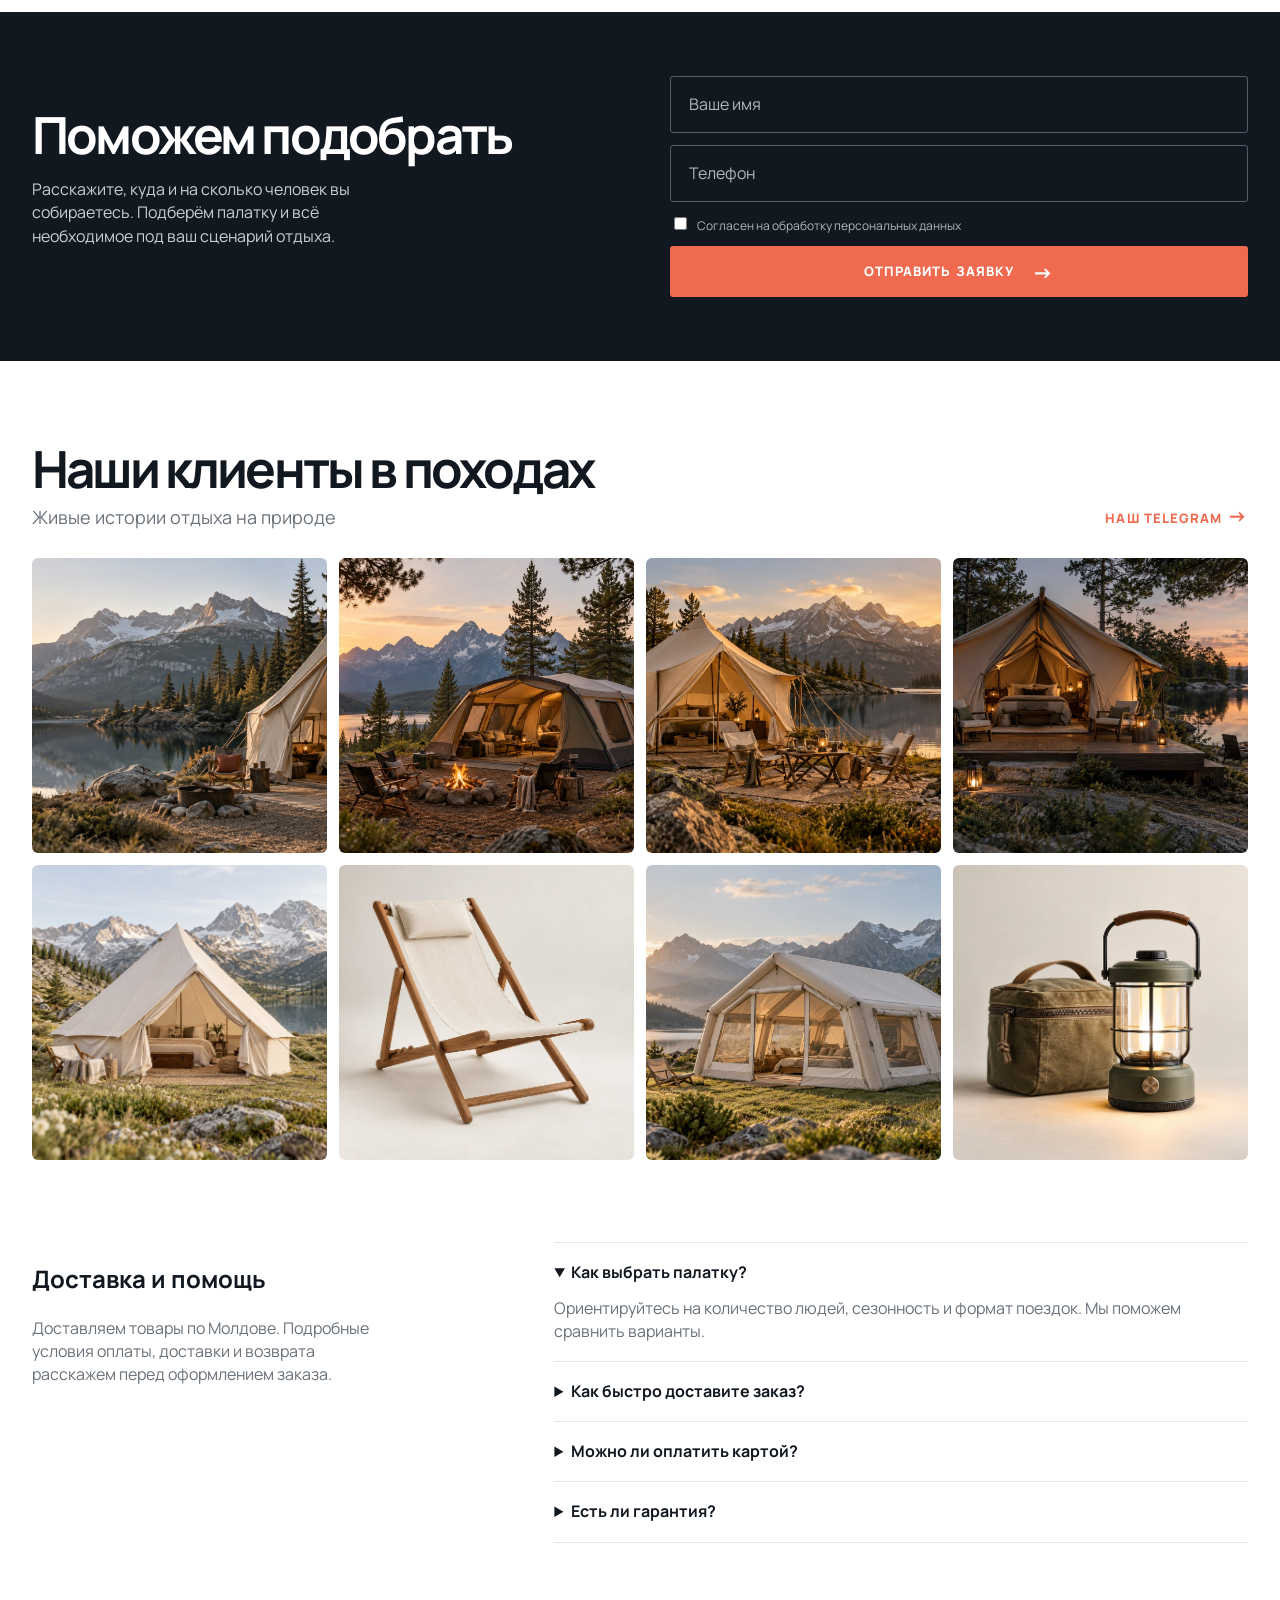
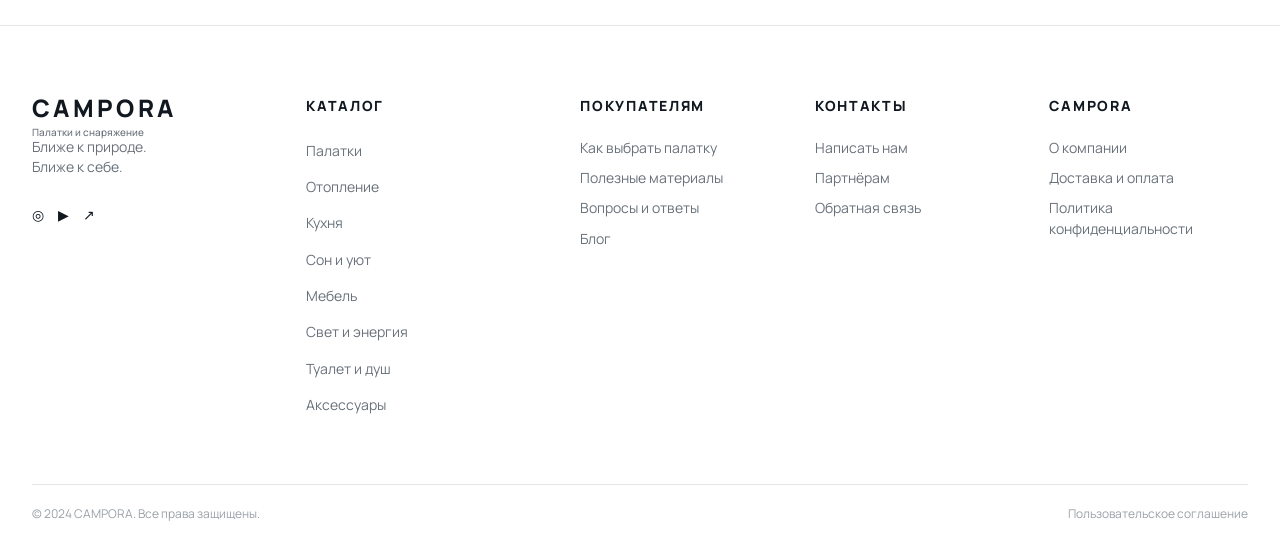
==== commit f54d6122: "Expand popular product cards to full container width" ====
--- a/index.html
+++ b/index.html
@@ -52,6 +52,8 @@
   height:100%;
 }
 #popular .product-grid{
+  max-width:none;
+  margin-inline:0;
   grid-template-columns:repeat(5,minmax(0,1fr));
   gap:14px;
 }
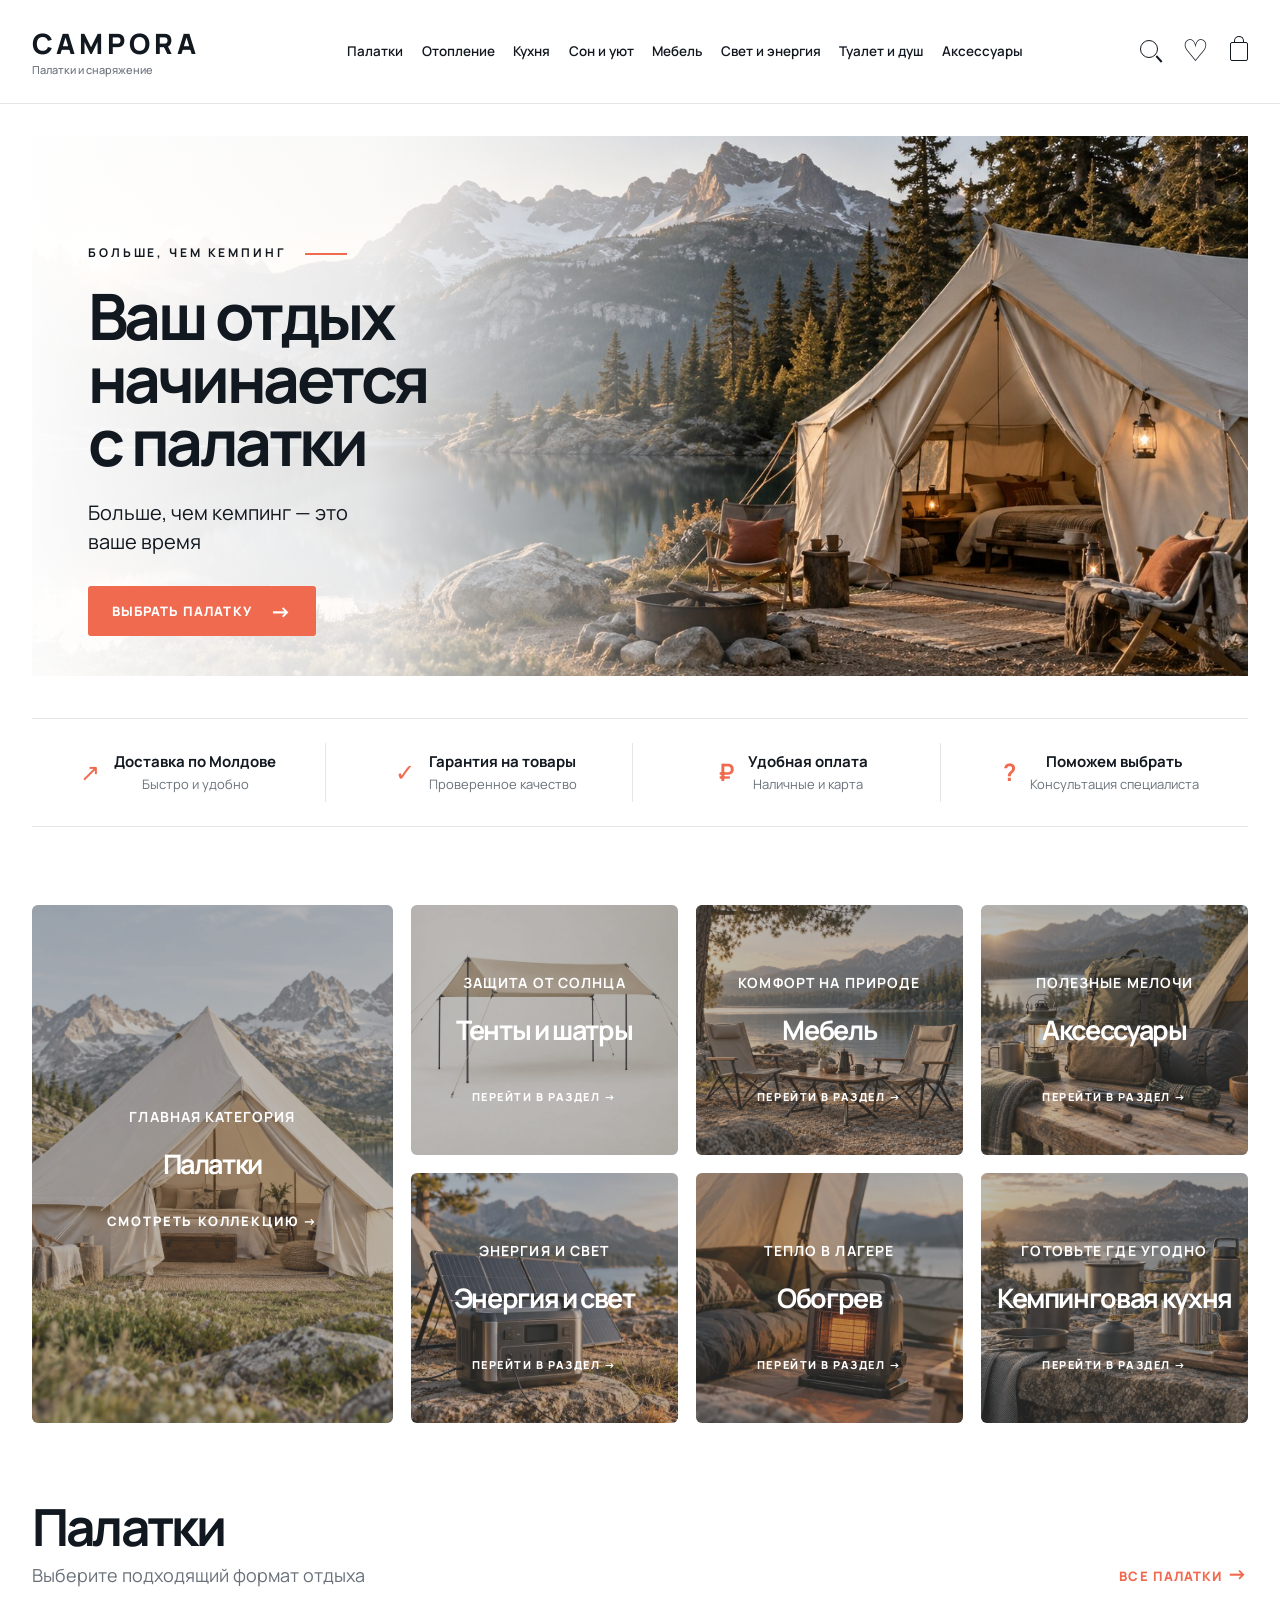
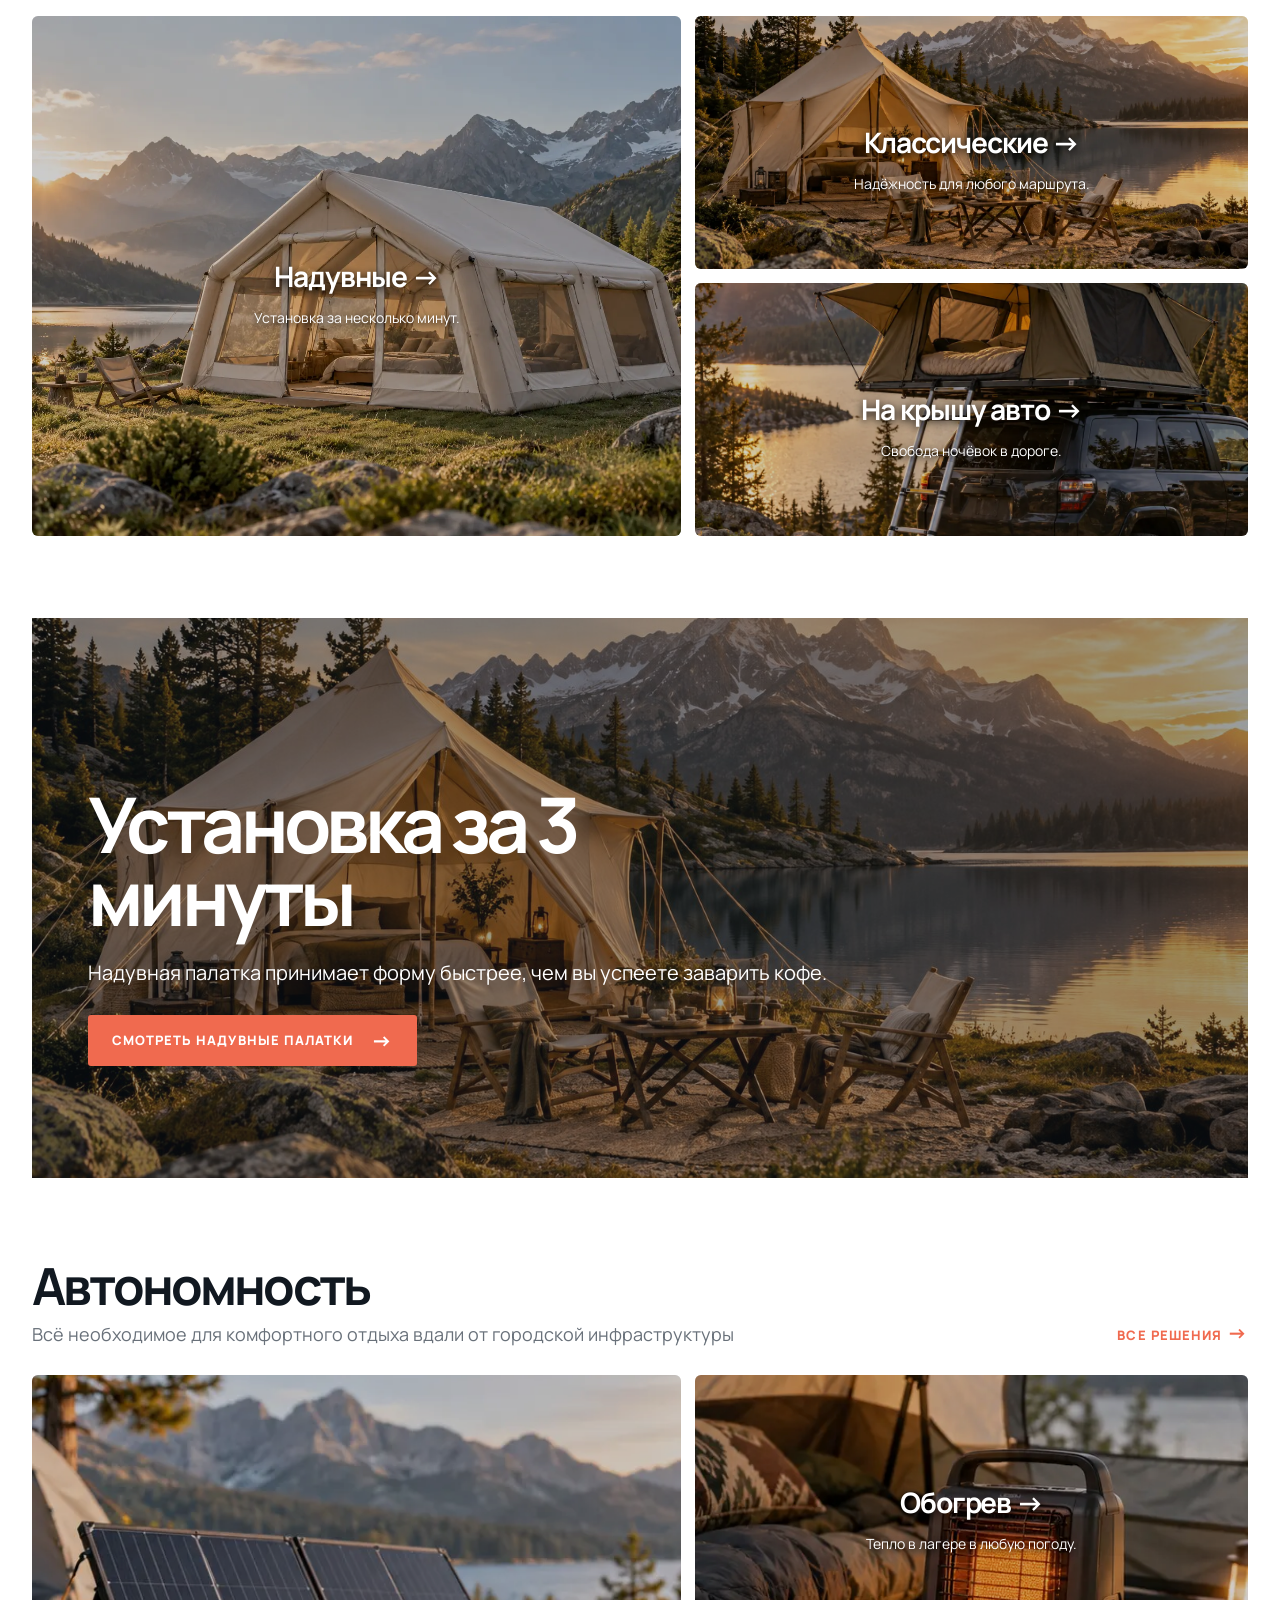
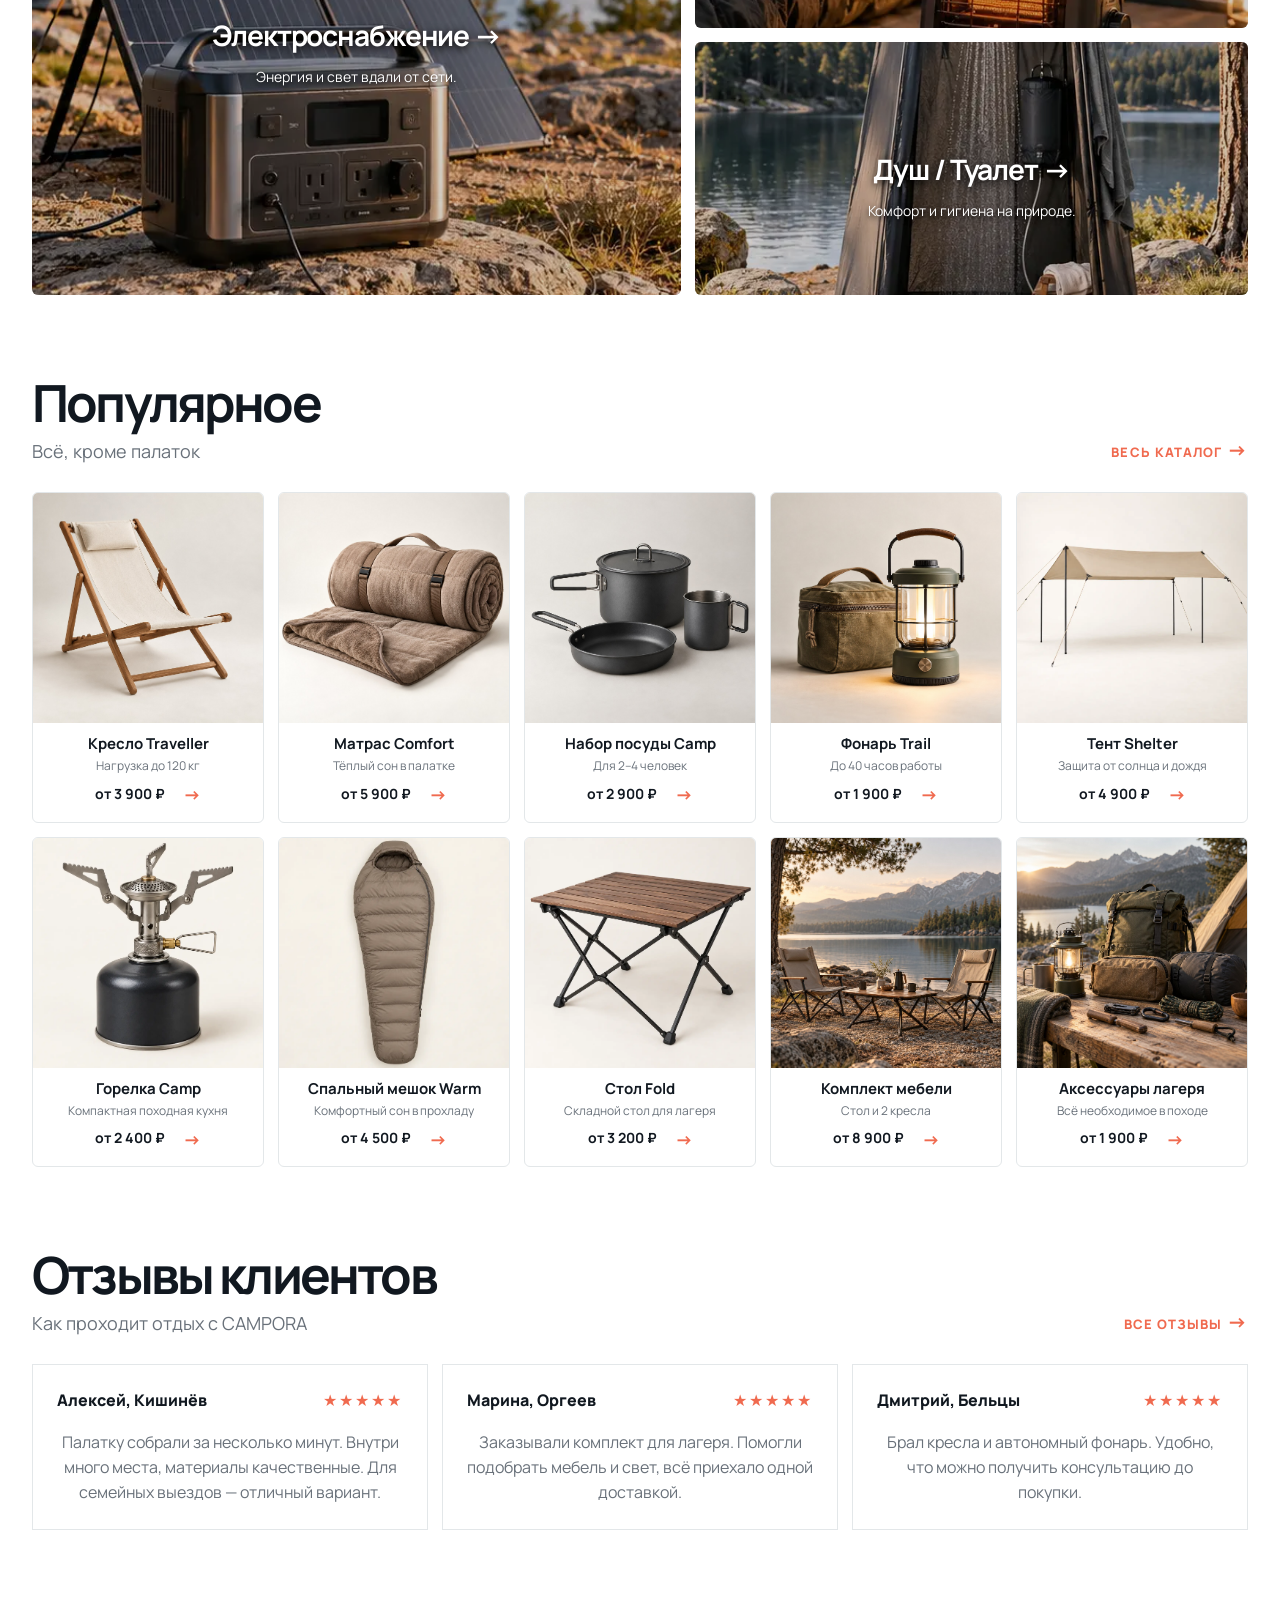
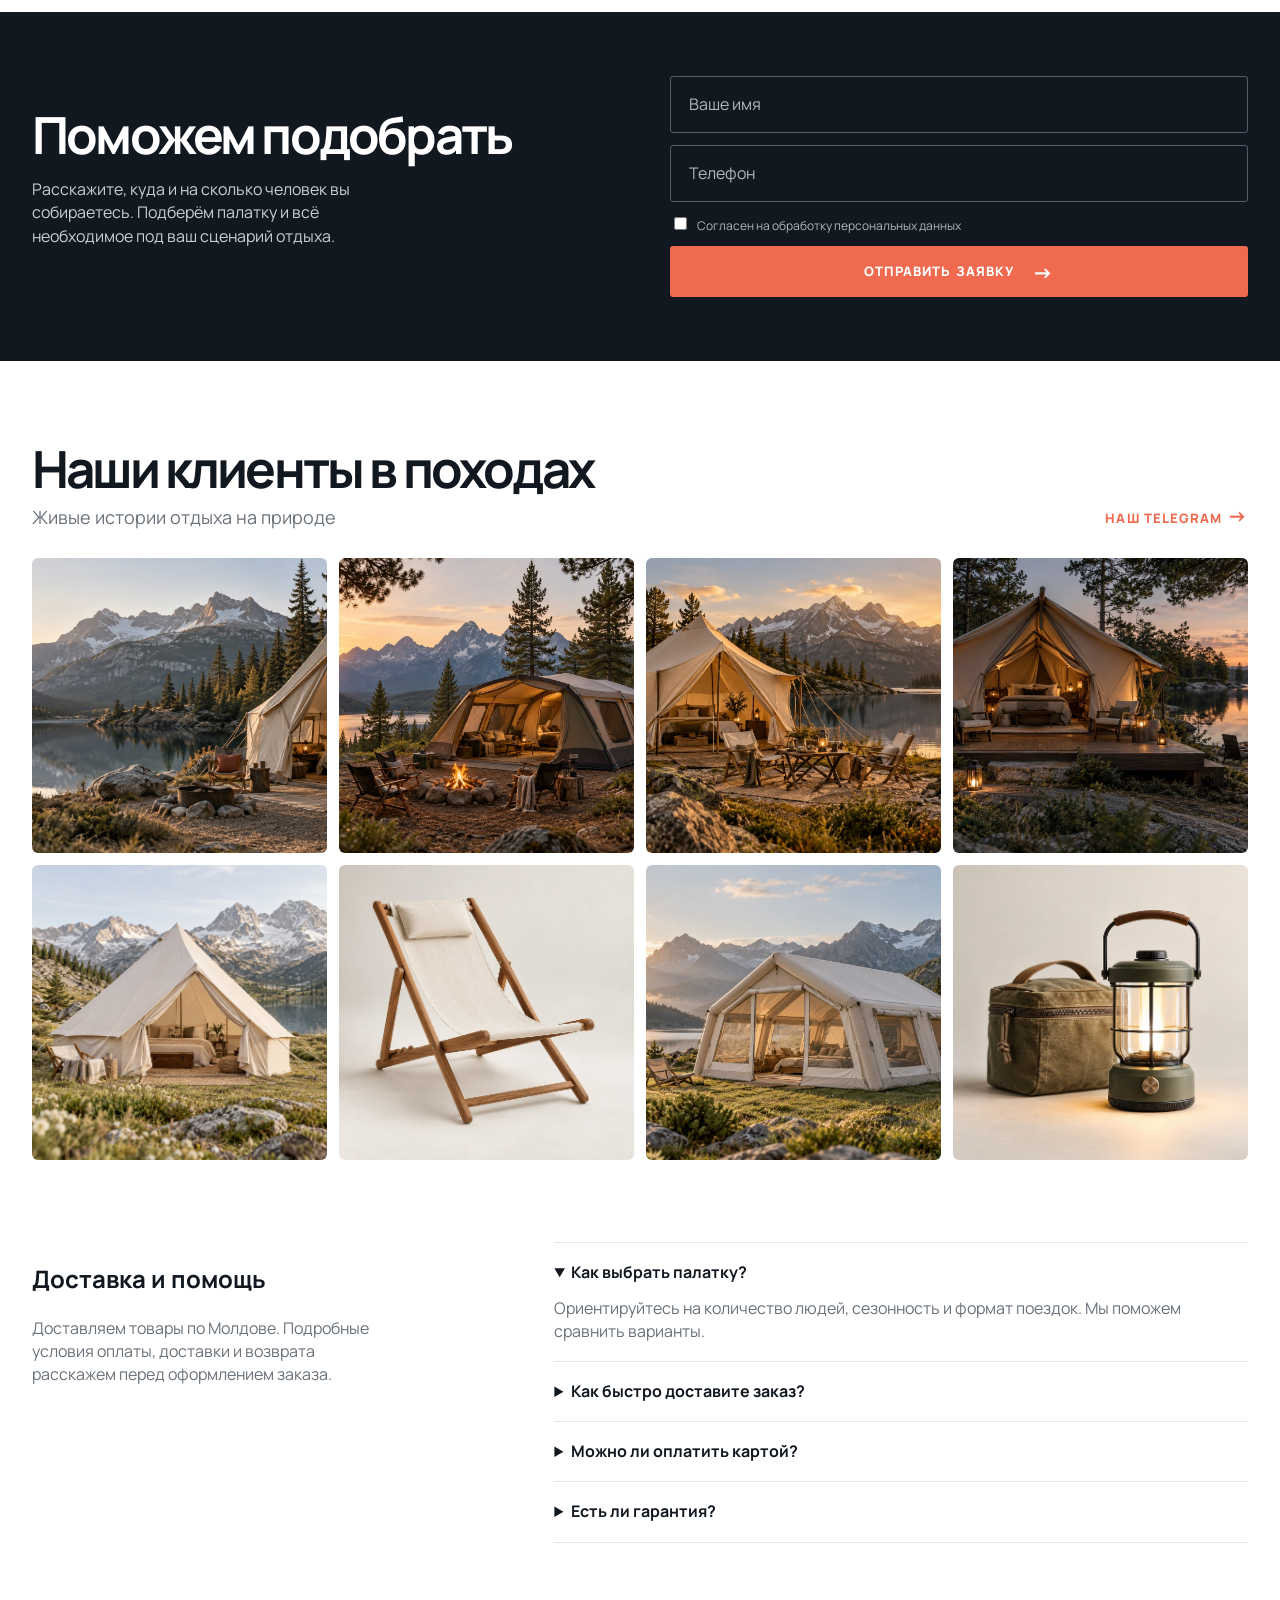
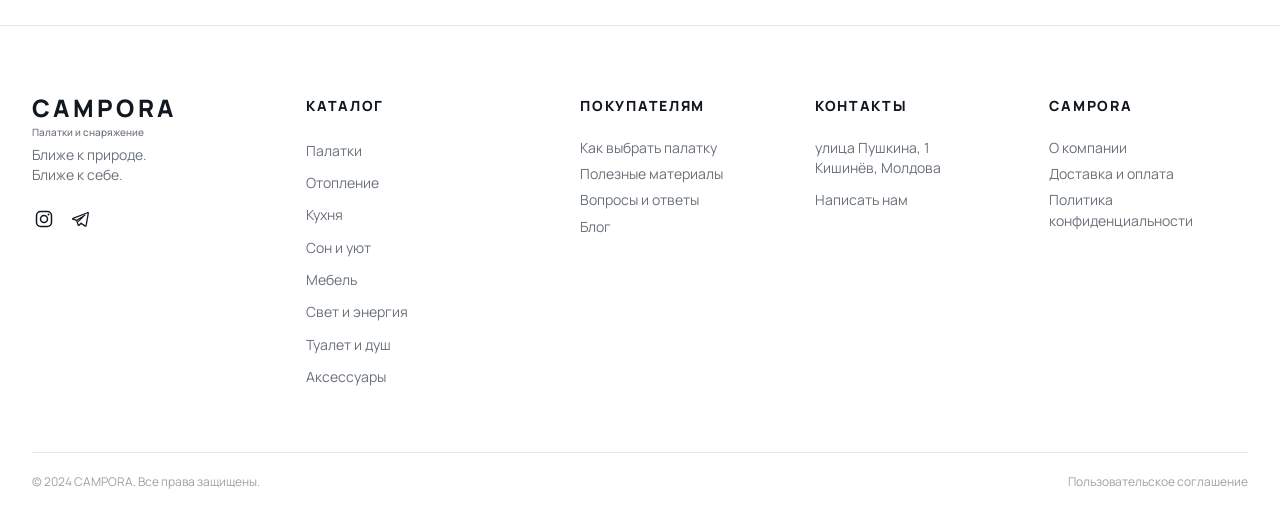
==== commit e08ca5f6: "Compact footer categories and add contacts" ====
--- a/index.html
+++ b/index.html
@@ -100,6 +100,15 @@
 @media(max-width:380px){
   #popular .product-grid{grid-template-columns:1fr}
 }
+
+/* Compact footer contacts and social links. */
+.site-footer .footer-grid{align-items:start}
+.site-footer .footer-col a{margin-bottom:6px}
+.site-footer .footer-brand p{margin:8px 0 0}
+.site-footer .footer-contact address{font-style:normal;color:var(--muted);font-size:14px;line-height:1.45;margin:0 0 12px}
+.site-footer .social{display:flex;align-items:center;gap:12px;margin-top:22px}
+.site-footer .social a{display:inline-flex;align-items:center;justify-content:center;width:24px;height:24px;color:var(--ink);margin:0}
+.site-footer .social svg{width:20px;height:20px;display:block}
 </style>
 <link rel="preconnect" href="https://fonts.googleapis.com"><link rel="preconnect" href="https://fonts.gstatic.com" crossorigin><link href="https://fonts.googleapis.com/css2?family=Manrope:wght@400;500;600;700;800&display=swap" rel="stylesheet">
 </head>
@@ -126,6 +135,6 @@
     <section class="container section gallery"><div class="section-head"><div><h2>Наши клиенты в походах</h2><p class="section-sub">Живые истории отдыха на природе</p></div><a class="link" href="#gallery">Наш Telegram</a></div><div id="gallery" class="gallery-grid"><a class="gallery-item" href="#"><img src="assets/hero.jpg" alt="Отдых в горах"></a><a class="gallery-item" href="#"><img src="assets/tent-family.jpg" alt="Семейный лагерь"></a><a class="gallery-item" href="#"><img src="assets/banner.jpg" alt="Лагерь у озера"></a><a class="gallery-item" href="#"><img src="assets/tent-glamping.jpg" alt="Глэмпинг"></a><a class="gallery-item" href="#"><img src="assets/cat-tents.jpg" alt="Палатка в лесу"></a><a class="gallery-item" href="#"><img src="assets/product-chair.jpg" alt="Кемпинговая мебель"></a><a class="gallery-item" href="#"><img src="assets/tent-main.jpg" alt="Отдых у палатки"></a><a class="gallery-item" href="#"><img src="assets/product-lantern.jpg" alt="Вечерний лагерь"></a></div></section>
     <section id="faq" class="faq"><div class="container faq-inner"><div><h2>Доставка и помощь</h2><p class="delivery-note">Доставляем товары по Молдове. Подробные условия оплаты, доставки и возврата расскажем перед оформлением заказа.</p></div><div class="faq-list"><details open><summary>Как выбрать палатку?</summary><p>Ориентируйтесь на количество людей, сезонность и формат поездок. Мы поможем сравнить варианты.</p></details><details><summary>Как быстро доставите заказ?</summary><p>Срок зависит от наличия и города. Уточним его до подтверждения заказа.</p></details><details><summary>Можно ли оплатить картой?</summary><p>Да, доступны карта и наличные при согласовании заказа.</p></details><details><summary>Есть ли гарантия?</summary><p>Да, на товары действует гарантия производителя.</p></details></div></div></section>
   </main>
-  <footer class="site-footer"><div class="container"><div class="footer-grid"><div class="footer-brand"><div class="logo">CAMPORA<small>Палатки и снаряжение</small></div><p>Ближе к природе.<br>Ближе к себе.</p><div class="social"><a href="#">◎</a><a href="#">▶</a><a href="#">↗</a></div></div><div class="footer-col footer-categories"><div class="footer-title">Каталог</div><a href="#tents">Палатки</a><a href="#heating">Отопление</a><a href="#kitchen">Кухня</a><a href="#sleep">Сон и уют</a><a href="#furniture">Мебель</a><a href="#power">Свет и энергия</a><a href="#hygiene">Туалет и душ</a><a href="#accessories">Аксессуары</a></div><div class="footer-col"><div class="footer-title">Покупателям</div><a href="#">Как выбрать палатку</a><a href="#">Полезные материалы</a><a href="#">Вопросы и ответы</a><a href="#">Блог</a></div><div class="footer-col"><div class="footer-title">Контакты</div><a href="#">Написать нам</a><a href="#">Партнёрам</a><a href="#">Обратная связь</a></div><div class="footer-col"><div class="footer-title">CAMPORA</div><a href="#">О компании</a><a href="#">Доставка и оплата</a><a href="#">Политика конфиденциальности</a></div></div><div class="footer-bottom"><span>© 2024 CAMPORA. Все права защищены.</span><span>Пользовательское соглашение</span></div></div></footer>
+  <footer class="site-footer"><div class="container"><div class="footer-grid"><div class="footer-brand"><div class="logo">CAMPORA<small>Палатки и снаряжение</small></div><p>Ближе к природе.<br>Ближе к себе.</p><div class="social" aria-label="Социальные сети"><a href="#" aria-label="Instagram"><svg viewBox="0 0 24 24" aria-hidden="true"><rect x="3" y="3" width="18" height="18" rx="5" fill="none" stroke="currentColor" stroke-width="1.8"/><circle cx="12" cy="12" r="4.2" fill="none" stroke="currentColor" stroke-width="1.8"/><circle cx="17.4" cy="6.7" r="1.2" fill="currentColor"/></svg></a><a href="#" aria-label="Telegram"><svg viewBox="0 0 24 24" aria-hidden="true"><path d="M21 4.5 3.7 11.2c-.9.35-.88.85-.16 1.08l4.4 1.37 1.68 5.12c.2.55.1.76.68.76.45 0 .65-.2.9-.44l2.13-2.07 4.43 3.27c.81.45 1.4.22 1.6-.75L21.9 5.4c.3-1.17-.45-1.7-.9-.9Z" fill="none" stroke="currentColor" stroke-width="1.6" stroke-linejoin="round"/><path d="m8.2 13.5 9.7-6.1-7.9 7.5" fill="none" stroke="currentColor" stroke-width="1.4" stroke-linecap="round" stroke-linejoin="round"/></svg></a></div></div><div class="footer-col footer-categories"><div class="footer-title">Каталог</div><a href="#tents">Палатки</a><a href="#heating">Отопление</a><a href="#kitchen">Кухня</a><a href="#sleep">Сон и уют</a><a href="#furniture">Мебель</a><a href="#power">Свет и энергия</a><a href="#hygiene">Туалет и душ</a><a href="#accessories">Аксессуары</a></div><div class="footer-col"><div class="footer-title">Покупателям</div><a href="#">Как выбрать палатку</a><a href="#">Полезные материалы</a><a href="#">Вопросы и ответы</a><a href="#">Блог</a></div><div class="footer-col footer-contact"><div class="footer-title">Контакты</div><address>улица Пушкина, 1<br>Кишинёв, Молдова</address><a href="#">Написать нам</a></div><div class="footer-col"><div class="footer-title">CAMPORA</div><a href="#">О компании</a><a href="#">Доставка и оплата</a><a href="#">Политика конфиденциальности</a></div></div><div class="footer-bottom"><span>© 2024 CAMPORA. Все права защищены.</span><span>Пользовательское соглашение</span></div></div></footer>
 </body>
 </html>
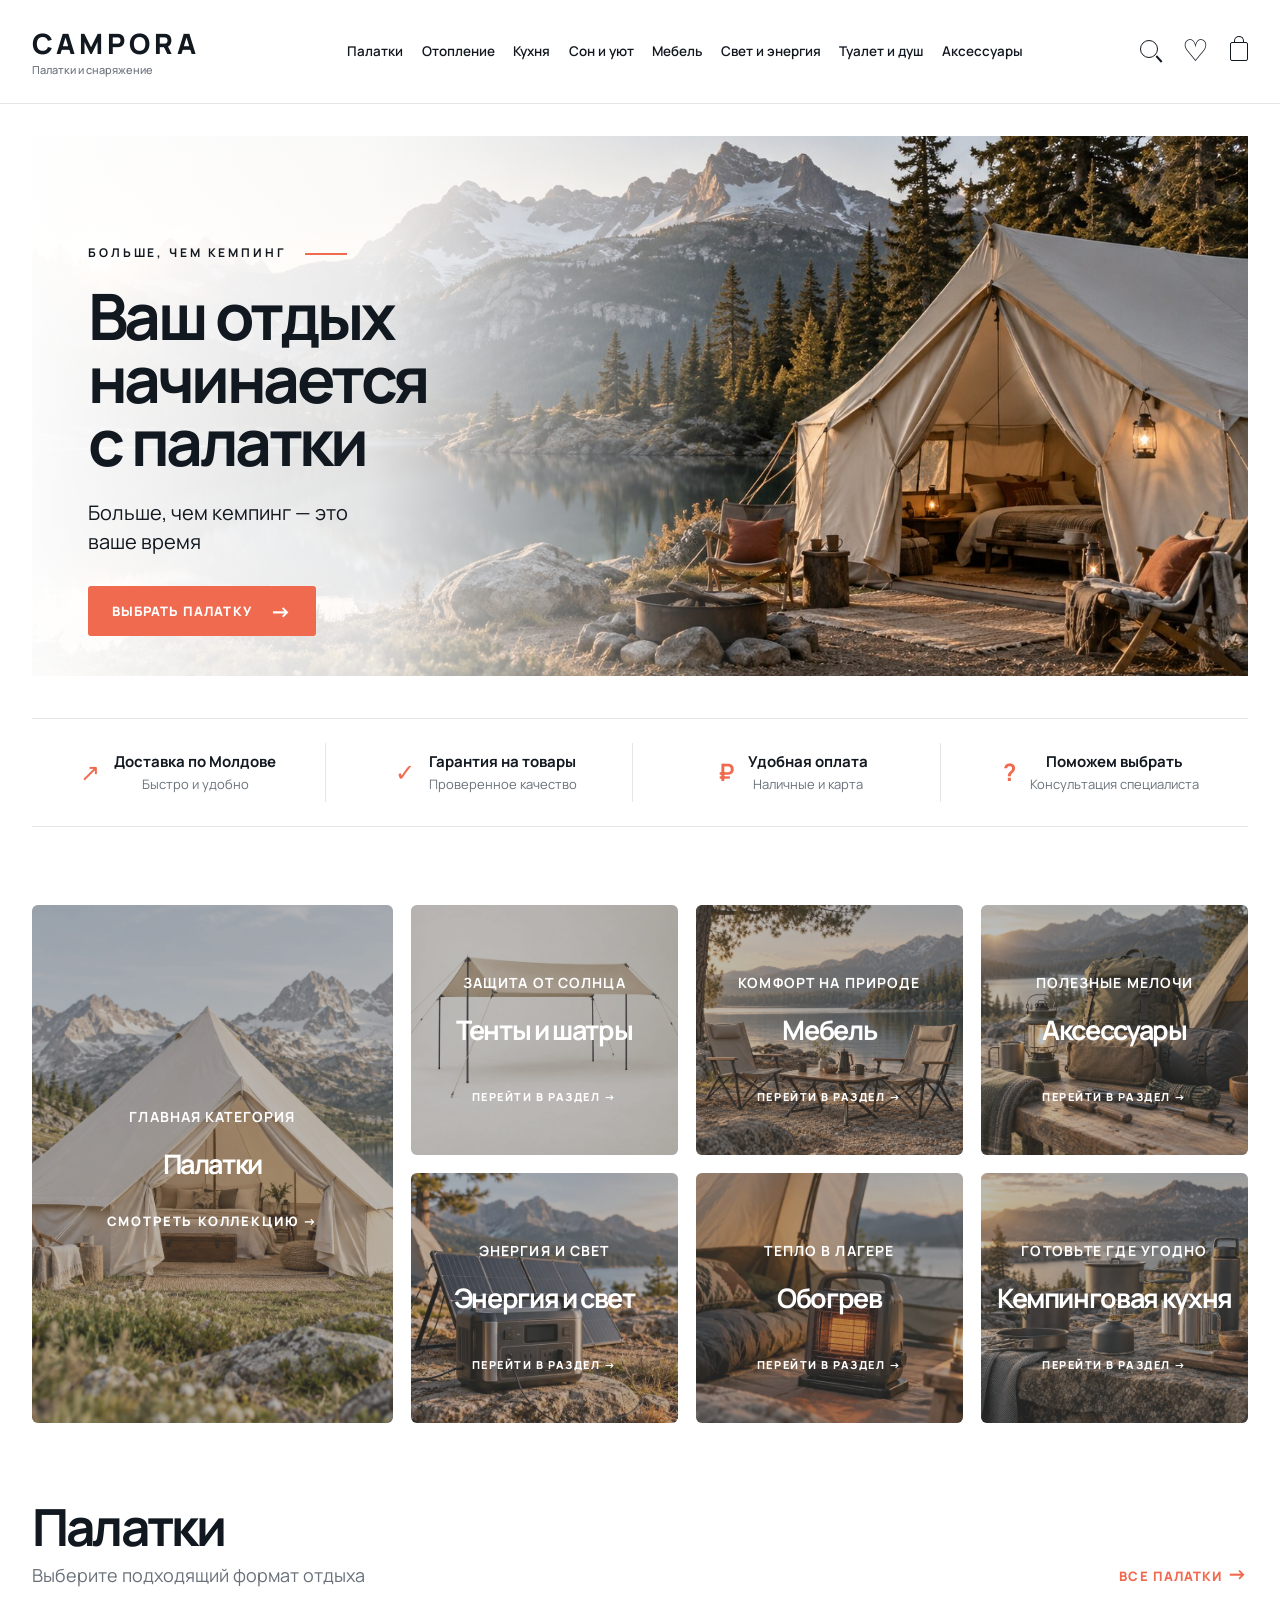
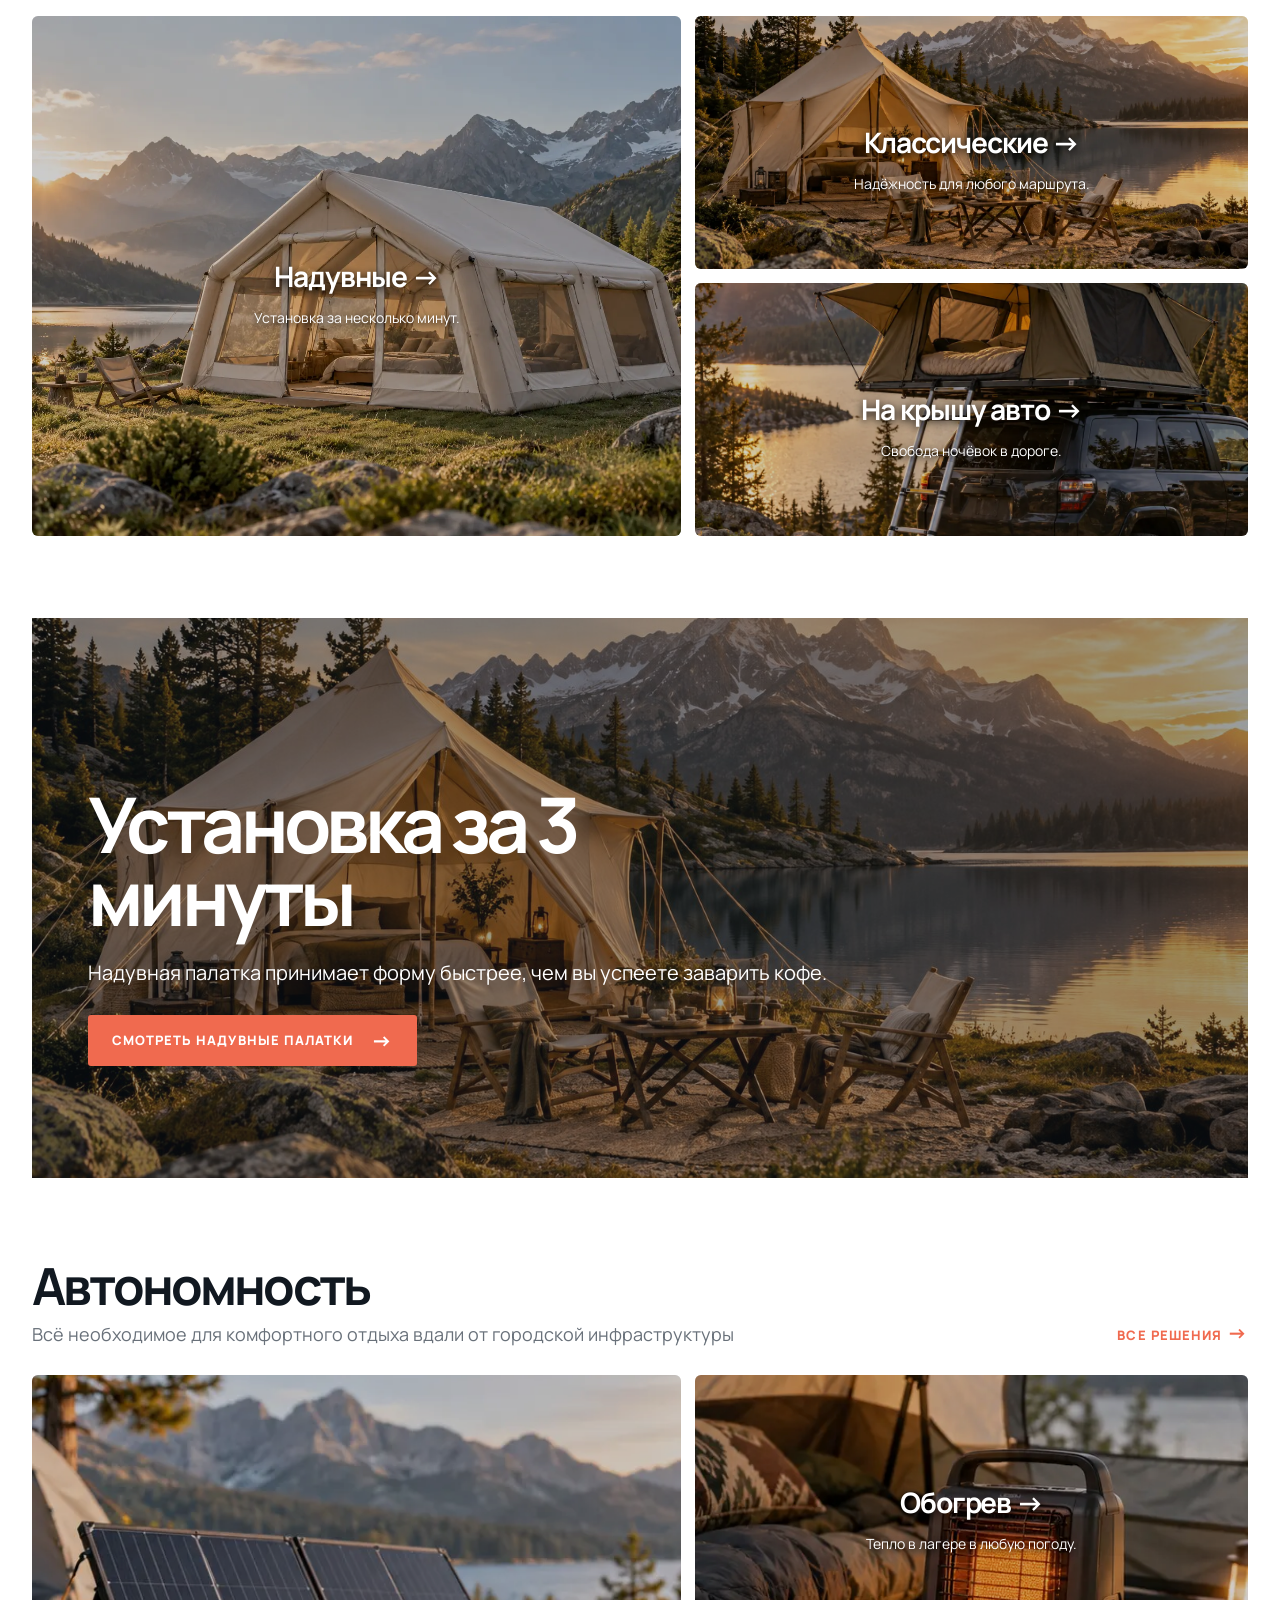
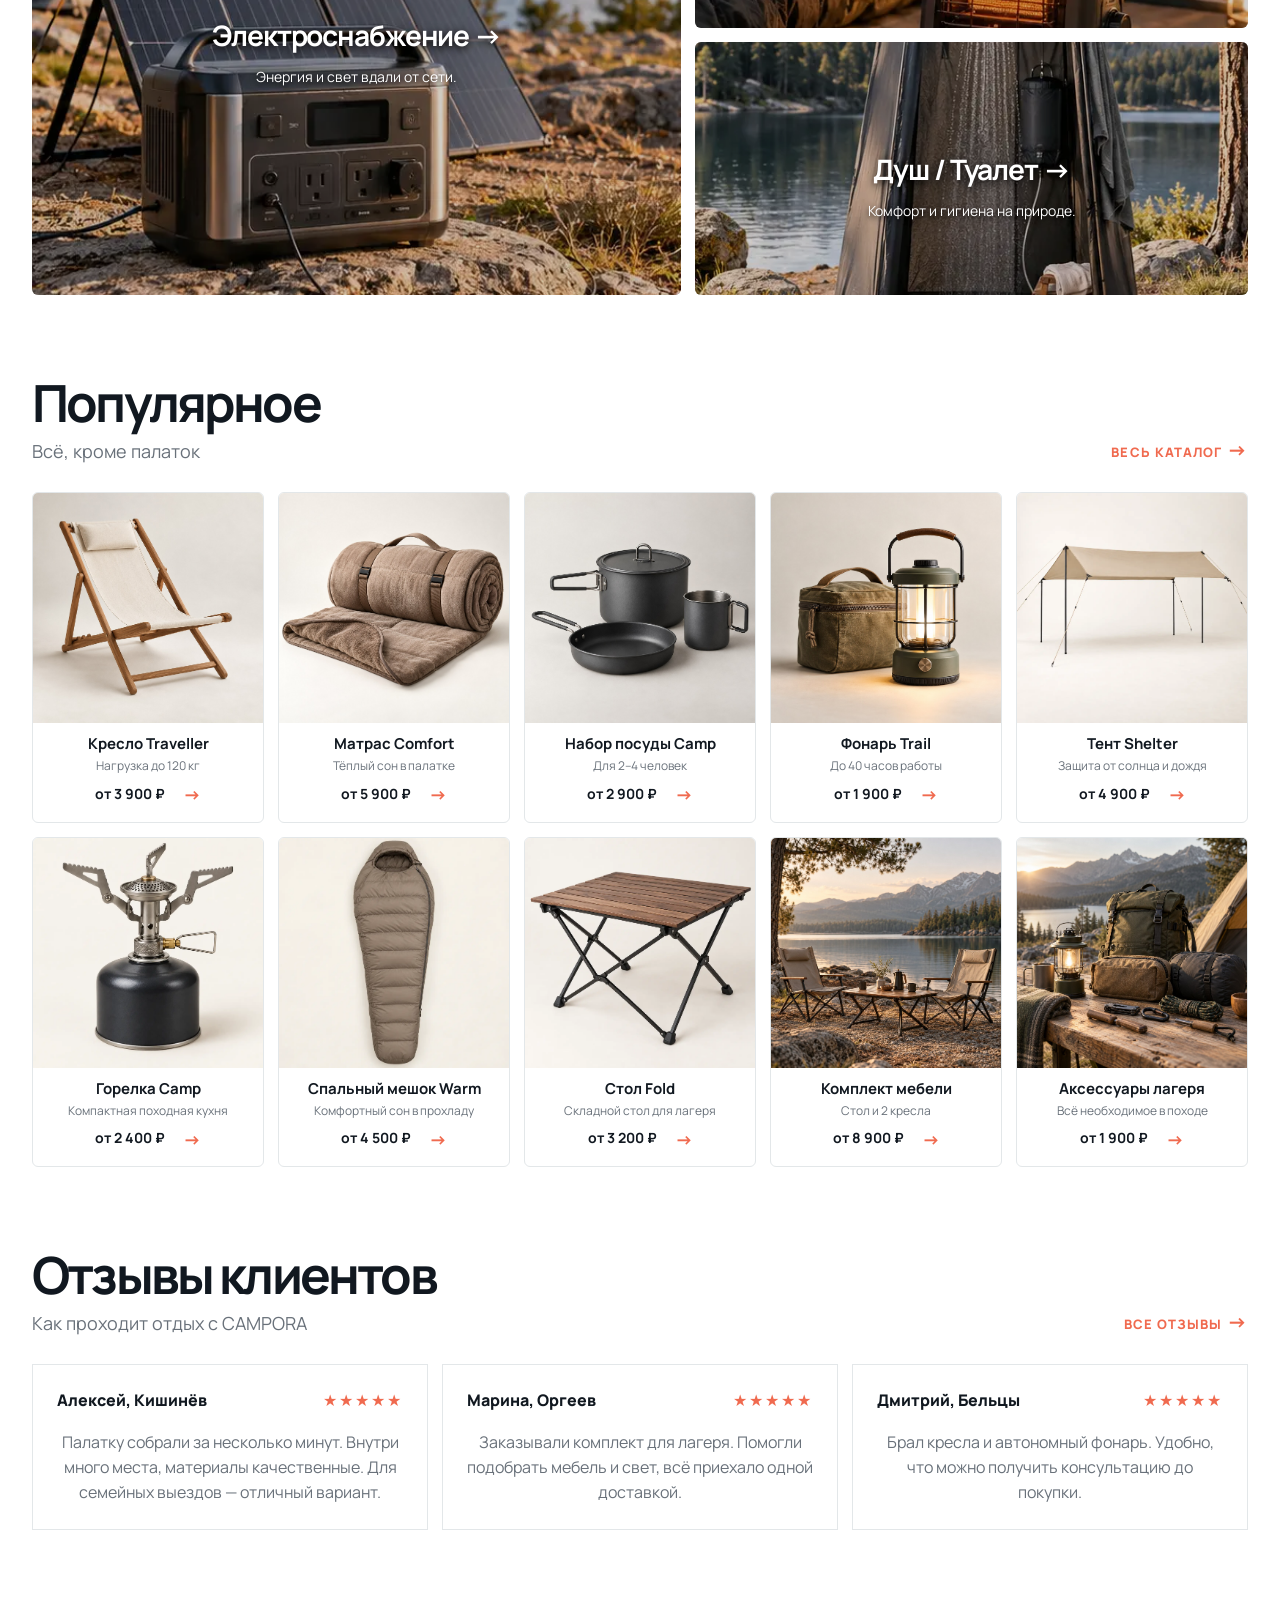
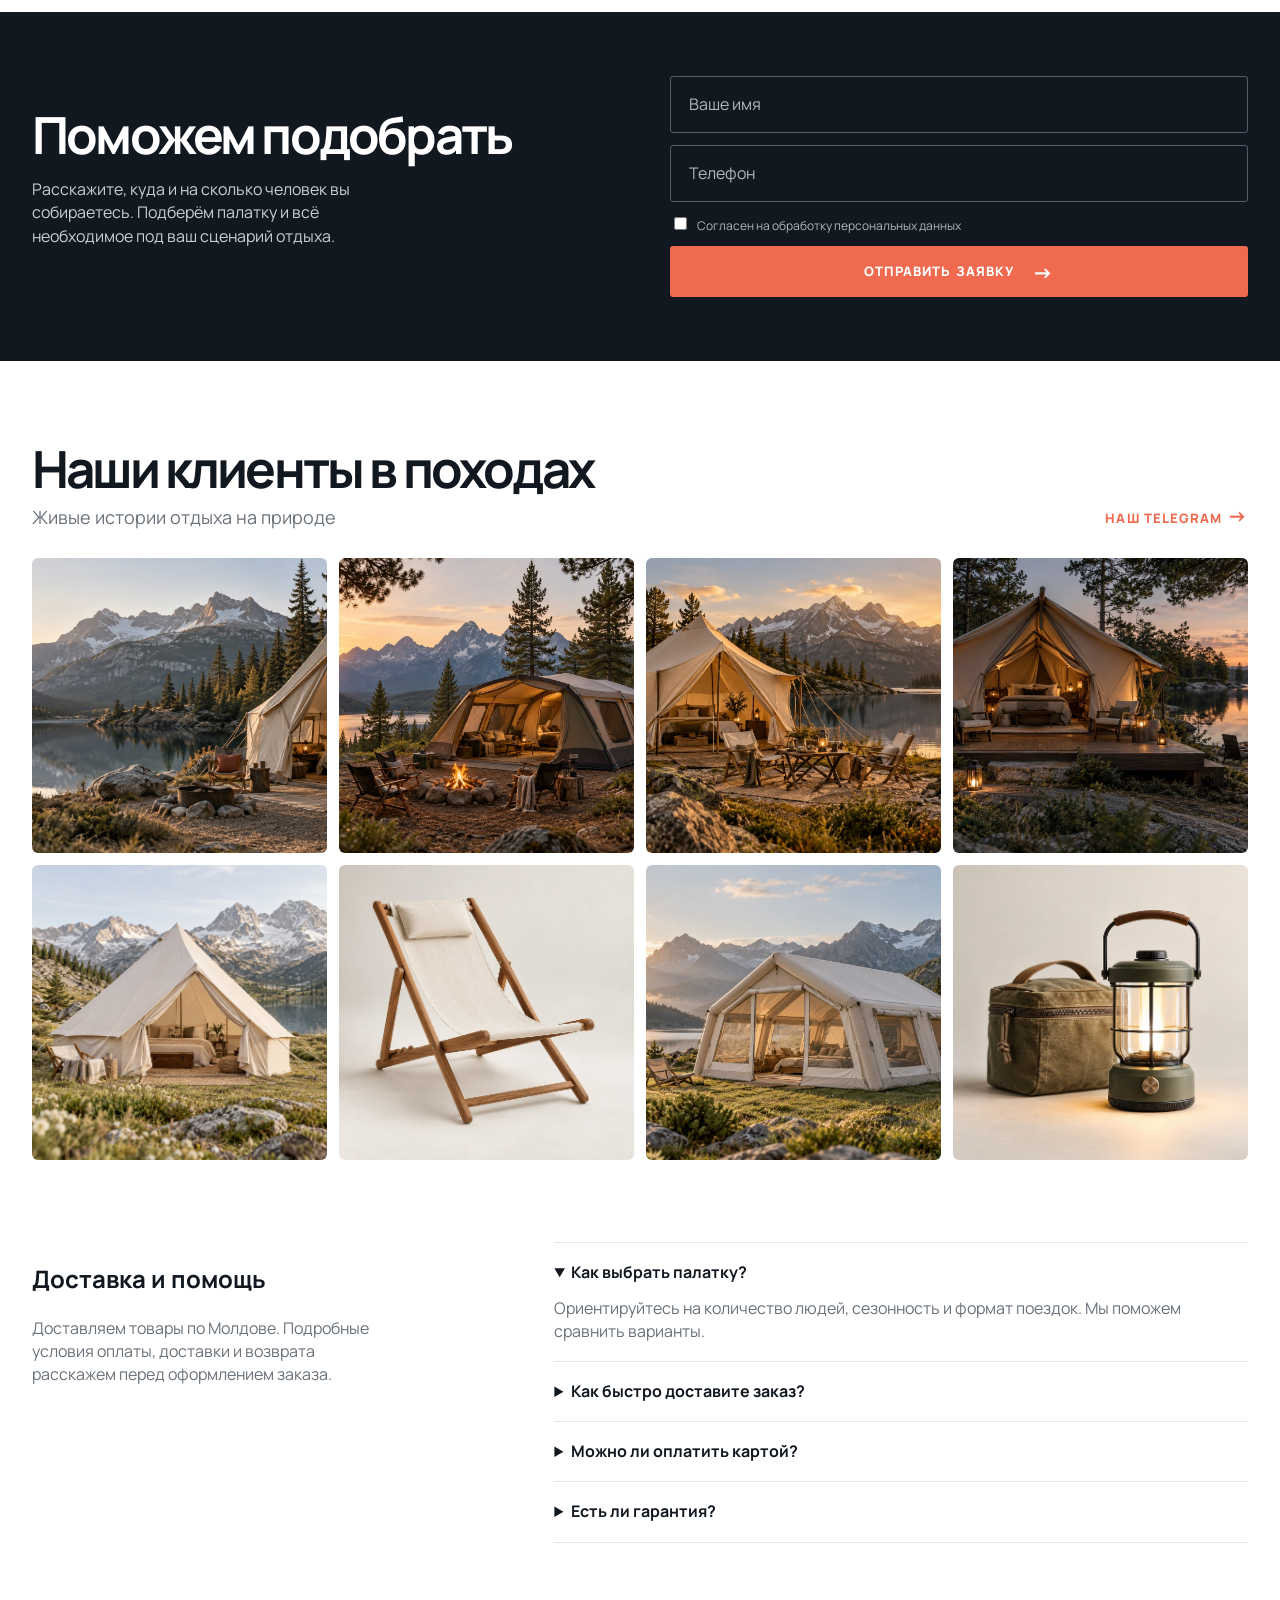
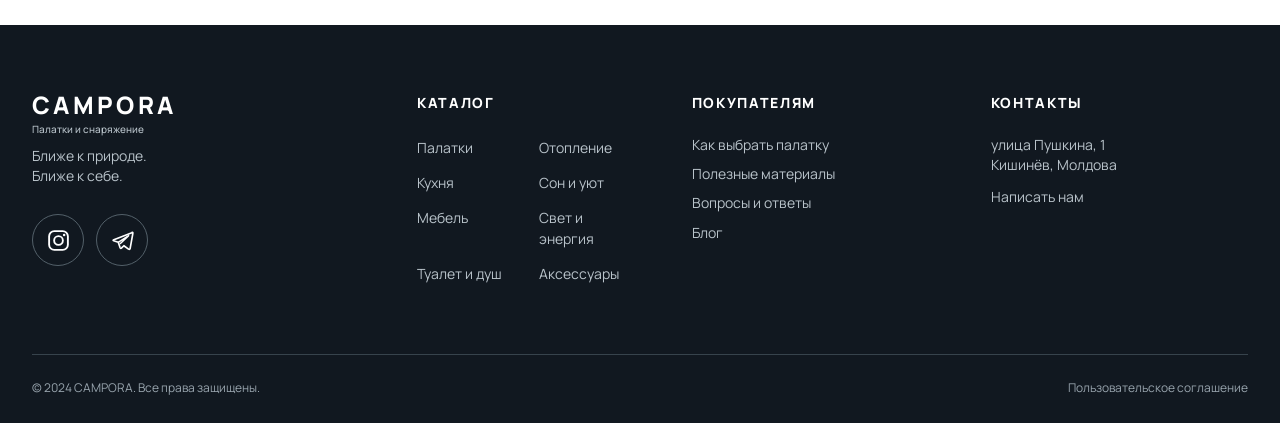
==== commit aa7c898a: "Redesign footer to compact dark layout" ====
--- a/index.html
+++ b/index.html
@@ -109,6 +109,25 @@
 .site-footer .social{display:flex;align-items:center;gap:12px;margin-top:22px}
 .site-footer .social a{display:inline-flex;align-items:center;justify-content:center;width:24px;height:24px;color:var(--ink);margin:0}
 .site-footer .social svg{width:20px;height:20px;display:block}
+
+/* Dark compact footer matching the approved reference layout. */
+.site-footer{margin-top:0;background:var(--ink);color:#fff;border-top:0;padding:68px 0 26px}
+.site-footer .footer-grid{grid-template-columns:1.35fr .9fr 1fr 1.05fr;align-items:start;gap:54px}
+.site-footer .footer-brand .logo{color:#fff}
+.site-footer .footer-brand .logo small{color:#b9c3ca}
+.site-footer .footer-brand p{color:#b9c3ca;margin:12px 0 0}
+.site-footer .footer-title{color:#fff;margin-bottom:22px}
+.site-footer .footer-col a{color:#b9c3ca;margin-bottom:9px}
+.site-footer .footer-col a:hover{color:#fff}
+.site-footer .footer-categories{display:grid;grid-template-columns:1fr 1fr;column-gap:24px;align-content:start}
+.site-footer .footer-categories .footer-title{grid-column:1/-1}
+.site-footer .footer-contact address{color:#b9c3ca}
+.site-footer .social{gap:12px;margin-top:28px}
+.site-footer .social a{width:52px;height:52px;border:1px solid #536069;border-radius:50%;color:#fff;margin:0}
+.site-footer .social svg{width:25px;height:25px}
+.site-footer .footer-bottom{border-top:1px solid #37434c;margin-top:58px;padding-top:24px;color:#98a4ad}
+@media(max-width:900px){.site-footer .footer-grid{grid-template-columns:1fr 1fr;gap:36px}.site-footer .footer-brand{grid-column:1/-1}}
+@media(max-width:560px){.site-footer{padding-top:52px}.site-footer .footer-grid{grid-template-columns:1fr 1fr;gap:28px 20px}.site-footer .footer-categories{display:block}.site-footer .footer-categories .footer-title{display:block}.site-footer .footer-bottom{display:block}.site-footer .footer-bottom span{display:block;margin-bottom:8px}}
 </style>
 <link rel="preconnect" href="https://fonts.googleapis.com"><link rel="preconnect" href="https://fonts.gstatic.com" crossorigin><link href="https://fonts.googleapis.com/css2?family=Manrope:wght@400;500;600;700;800&display=swap" rel="stylesheet">
 </head>
@@ -135,6 +154,6 @@
     <section class="container section gallery"><div class="section-head"><div><h2>Наши клиенты в походах</h2><p class="section-sub">Живые истории отдыха на природе</p></div><a class="link" href="#gallery">Наш Telegram</a></div><div id="gallery" class="gallery-grid"><a class="gallery-item" href="#"><img src="assets/hero.jpg" alt="Отдых в горах"></a><a class="gallery-item" href="#"><img src="assets/tent-family.jpg" alt="Семейный лагерь"></a><a class="gallery-item" href="#"><img src="assets/banner.jpg" alt="Лагерь у озера"></a><a class="gallery-item" href="#"><img src="assets/tent-glamping.jpg" alt="Глэмпинг"></a><a class="gallery-item" href="#"><img src="assets/cat-tents.jpg" alt="Палатка в лесу"></a><a class="gallery-item" href="#"><img src="assets/product-chair.jpg" alt="Кемпинговая мебель"></a><a class="gallery-item" href="#"><img src="assets/tent-main.jpg" alt="Отдых у палатки"></a><a class="gallery-item" href="#"><img src="assets/product-lantern.jpg" alt="Вечерний лагерь"></a></div></section>
     <section id="faq" class="faq"><div class="container faq-inner"><div><h2>Доставка и помощь</h2><p class="delivery-note">Доставляем товары по Молдове. Подробные условия оплаты, доставки и возврата расскажем перед оформлением заказа.</p></div><div class="faq-list"><details open><summary>Как выбрать палатку?</summary><p>Ориентируйтесь на количество людей, сезонность и формат поездок. Мы поможем сравнить варианты.</p></details><details><summary>Как быстро доставите заказ?</summary><p>Срок зависит от наличия и города. Уточним его до подтверждения заказа.</p></details><details><summary>Можно ли оплатить картой?</summary><p>Да, доступны карта и наличные при согласовании заказа.</p></details><details><summary>Есть ли гарантия?</summary><p>Да, на товары действует гарантия производителя.</p></details></div></div></section>
   </main>
-  <footer class="site-footer"><div class="container"><div class="footer-grid"><div class="footer-brand"><div class="logo">CAMPORA<small>Палатки и снаряжение</small></div><p>Ближе к природе.<br>Ближе к себе.</p><div class="social" aria-label="Социальные сети"><a href="#" aria-label="Instagram"><svg viewBox="0 0 24 24" aria-hidden="true"><rect x="3" y="3" width="18" height="18" rx="5" fill="none" stroke="currentColor" stroke-width="1.8"/><circle cx="12" cy="12" r="4.2" fill="none" stroke="currentColor" stroke-width="1.8"/><circle cx="17.4" cy="6.7" r="1.2" fill="currentColor"/></svg></a><a href="#" aria-label="Telegram"><svg viewBox="0 0 24 24" aria-hidden="true"><path d="M21 4.5 3.7 11.2c-.9.35-.88.85-.16 1.08l4.4 1.37 1.68 5.12c.2.55.1.76.68.76.45 0 .65-.2.9-.44l2.13-2.07 4.43 3.27c.81.45 1.4.22 1.6-.75L21.9 5.4c.3-1.17-.45-1.7-.9-.9Z" fill="none" stroke="currentColor" stroke-width="1.6" stroke-linejoin="round"/><path d="m8.2 13.5 9.7-6.1-7.9 7.5" fill="none" stroke="currentColor" stroke-width="1.4" stroke-linecap="round" stroke-linejoin="round"/></svg></a></div></div><div class="footer-col footer-categories"><div class="footer-title">Каталог</div><a href="#tents">Палатки</a><a href="#heating">Отопление</a><a href="#kitchen">Кухня</a><a href="#sleep">Сон и уют</a><a href="#furniture">Мебель</a><a href="#power">Свет и энергия</a><a href="#hygiene">Туалет и душ</a><a href="#accessories">Аксессуары</a></div><div class="footer-col"><div class="footer-title">Покупателям</div><a href="#">Как выбрать палатку</a><a href="#">Полезные материалы</a><a href="#">Вопросы и ответы</a><a href="#">Блог</a></div><div class="footer-col footer-contact"><div class="footer-title">Контакты</div><address>улица Пушкина, 1<br>Кишинёв, Молдова</address><a href="#">Написать нам</a></div><div class="footer-col"><div class="footer-title">CAMPORA</div><a href="#">О компании</a><a href="#">Доставка и оплата</a><a href="#">Политика конфиденциальности</a></div></div><div class="footer-bottom"><span>© 2024 CAMPORA. Все права защищены.</span><span>Пользовательское соглашение</span></div></div></footer>
+  <footer class="site-footer"><div class="container"><div class="footer-grid"><div class="footer-brand"><div class="logo">CAMPORA<small>Палатки и снаряжение</small></div><p>Ближе к природе.<br>Ближе к себе.</p><div class="social" aria-label="Социальные сети"><a href="#" aria-label="Instagram"><svg viewBox="0 0 24 24" aria-hidden="true"><rect x="3" y="3" width="18" height="18" rx="5" fill="none" stroke="currentColor" stroke-width="1.8"/><circle cx="12" cy="12" r="4.2" fill="none" stroke="currentColor" stroke-width="1.8"/><circle cx="17.4" cy="6.7" r="1.2" fill="currentColor"/></svg></a><a href="#" aria-label="Telegram"><svg viewBox="0 0 24 24" aria-hidden="true"><path d="M21 4.5 3.7 11.2c-.9.35-.88.85-.16 1.08l4.4 1.37 1.68 5.12c.2.55.1.76.68.76.45 0 .65-.2.9-.44l2.13-2.07 4.43 3.27c.81.45 1.4.22 1.6-.75L21.9 5.4c.3-1.17-.45-1.7-.9-.9Z" fill="none" stroke="currentColor" stroke-width="1.6" stroke-linejoin="round"/><path d="m8.2 13.5 9.7-6.1-7.9 7.5" fill="none" stroke="currentColor" stroke-width="1.4" stroke-linecap="round" stroke-linejoin="round"/></svg></a></div></div><div class="footer-col footer-categories"><div class="footer-title">Каталог</div><a href="#tents">Палатки</a><a href="#heating">Отопление</a><a href="#kitchen">Кухня</a><a href="#sleep">Сон и уют</a><a href="#furniture">Мебель</a><a href="#power">Свет и энергия</a><a href="#hygiene">Туалет и душ</a><a href="#accessories">Аксессуары</a></div><div class="footer-col"><div class="footer-title">Покупателям</div><a href="#">Как выбрать палатку</a><a href="#">Полезные материалы</a><a href="#">Вопросы и ответы</a><a href="#">Блог</a></div><div class="footer-col footer-contact"><div class="footer-title">Контакты</div><address>улица Пушкина, 1<br>Кишинёв, Молдова</address><a href="#">Написать нам</a></div></div><div class="footer-bottom"><span>© 2024 CAMPORA. Все права защищены.</span><span>Пользовательское соглашение</span></div></div></footer>
 </body>
 </html>
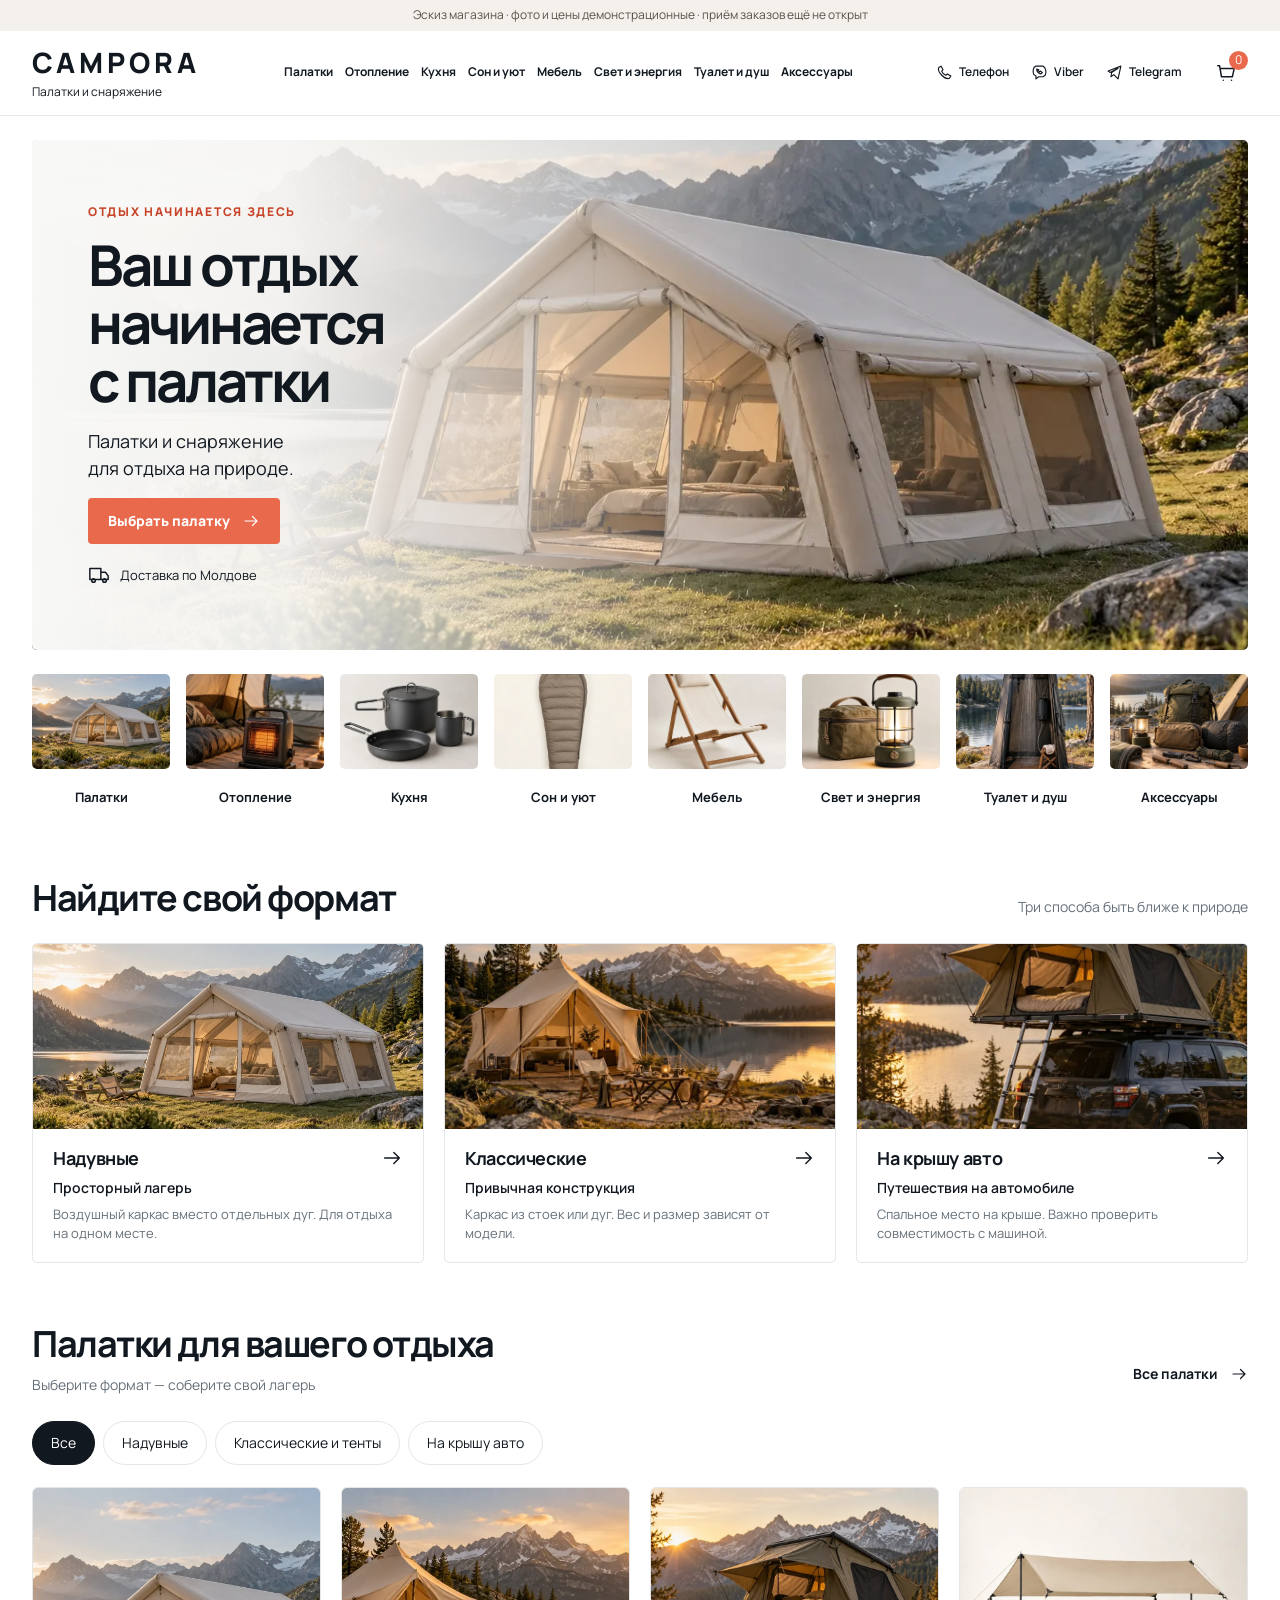
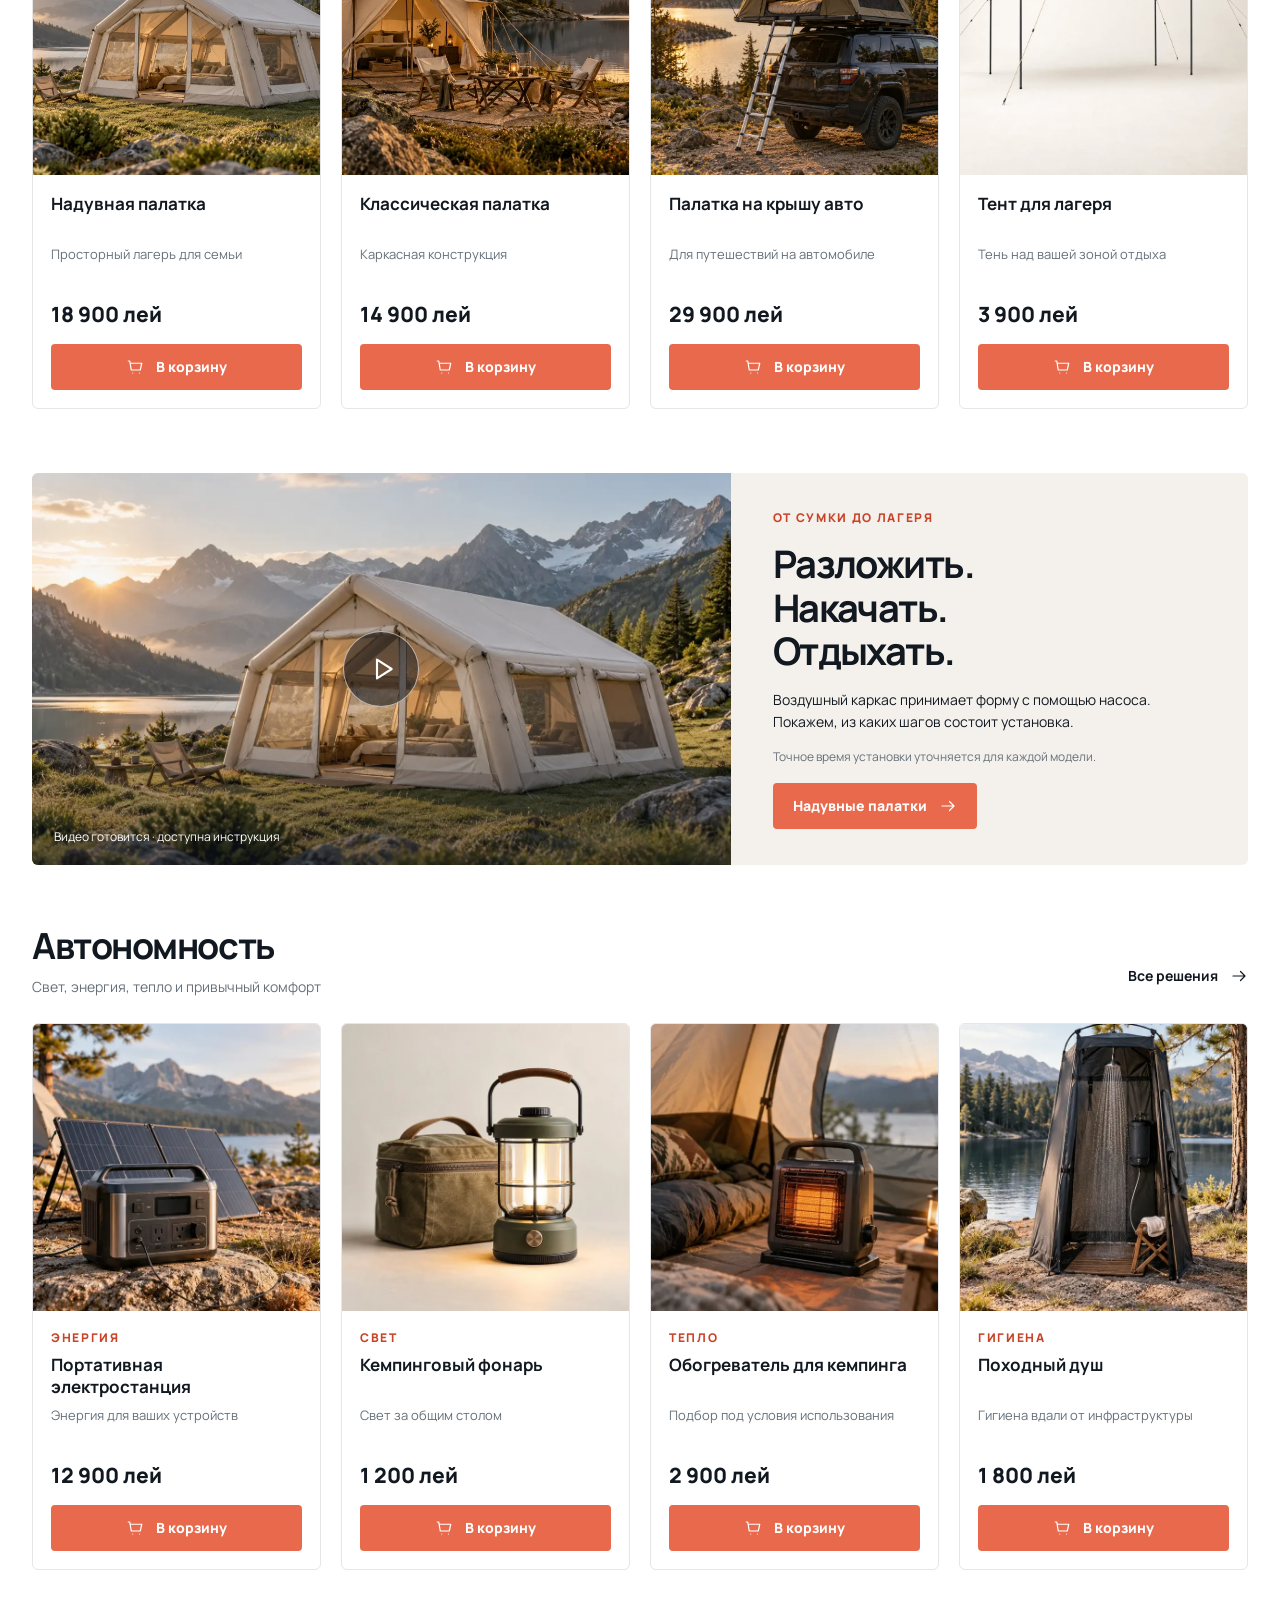
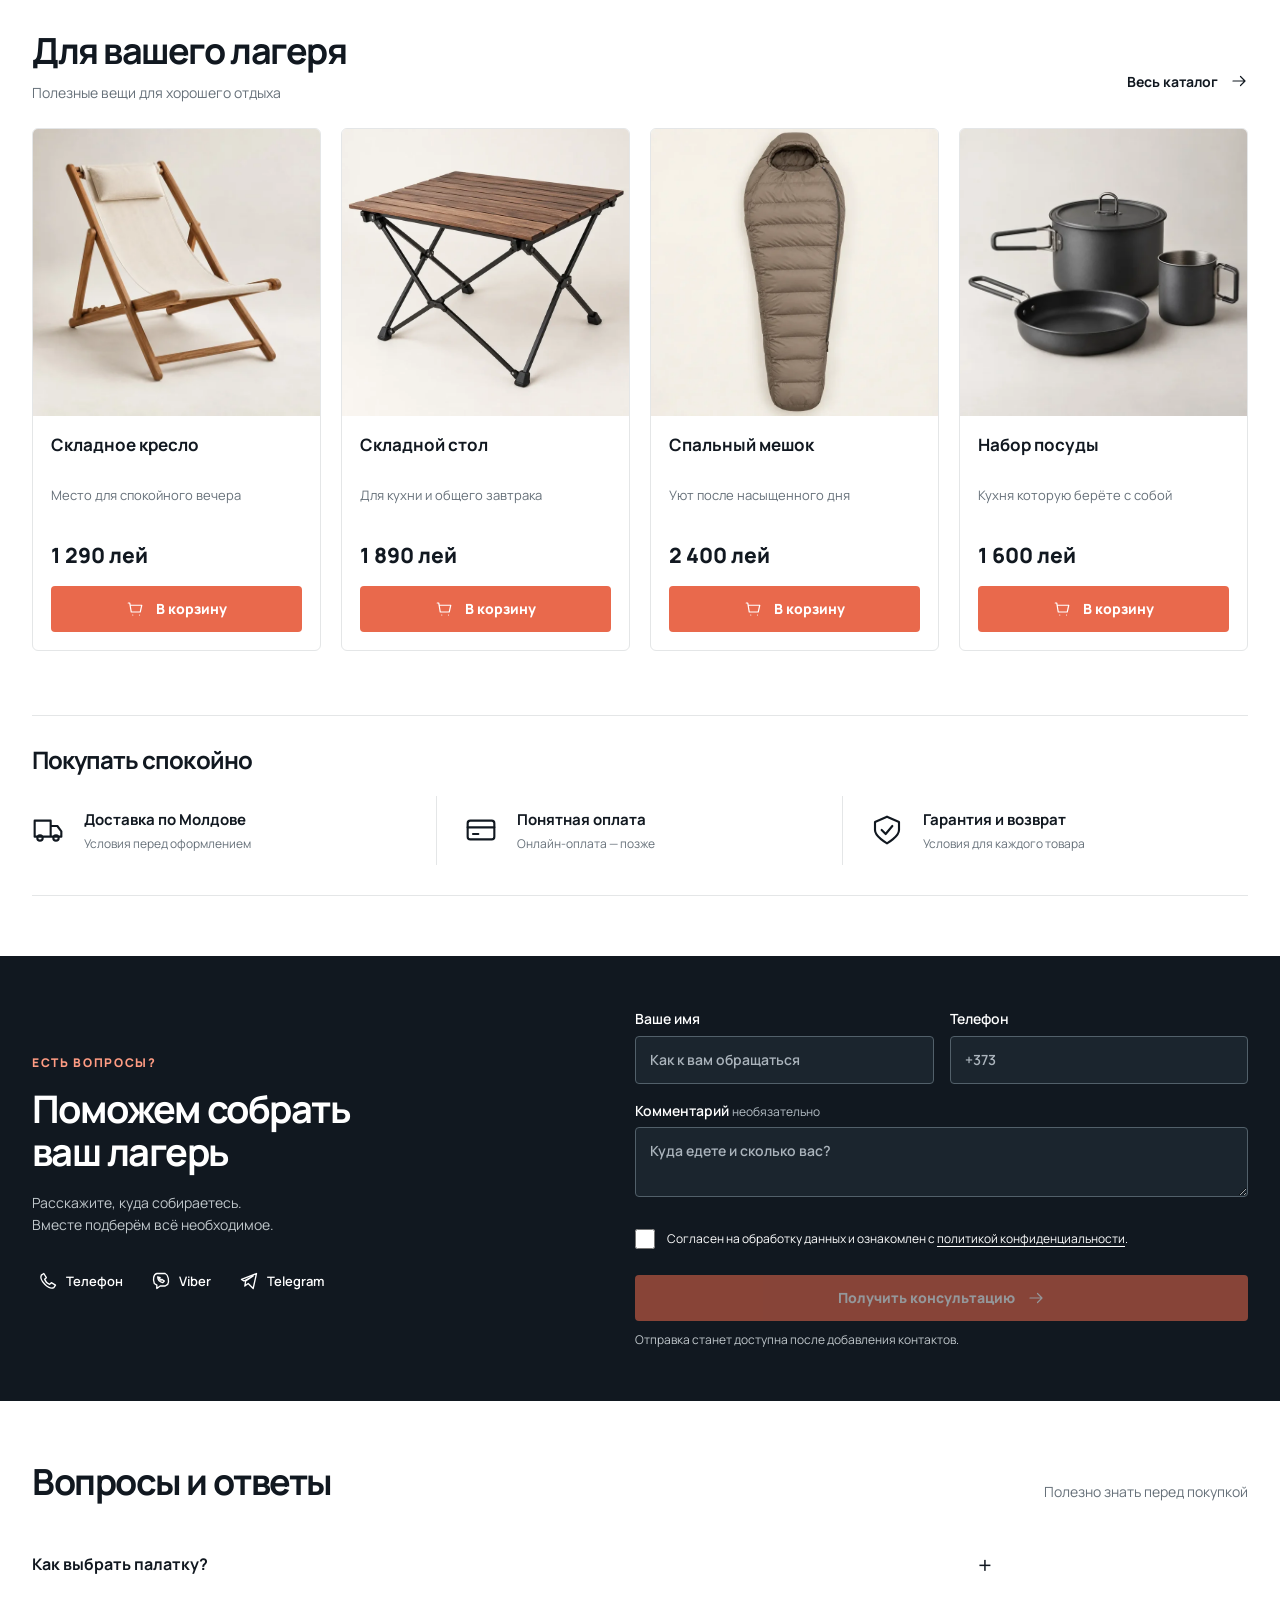
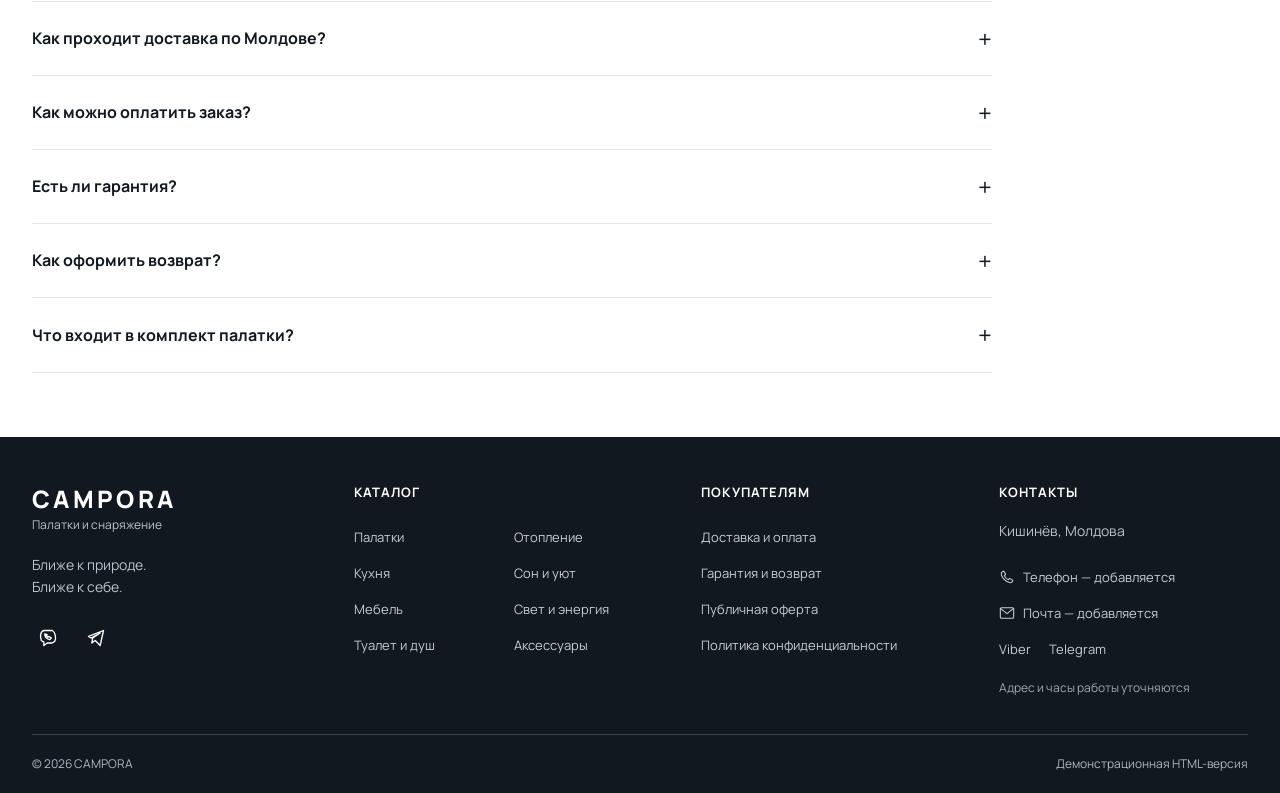
==== commit 305e3107: "Publish CAMPORA HTML storefront with responsive cards, cart and FAQ" ====
--- a/index.html
+++ b/index.html
@@ -1,159 +1 @@
-<!doctype html>
-<html lang="ru">
-<head>
-  <meta charset="utf-8">
-  <meta name="viewport" content="width=device-width, initial-scale=1">
-  <meta name="description" content="CAMPORA — палатки и снаряжение для отдыха на природе.">
-  <title>CAMPORA — палатки и снаряжение</title>
-  <link rel="icon" href="data:image/svg+xml,%3Csvg xmlns='http://www.w3.org/2000/svg' viewBox='0 0 64 64'%3E%3Crect width='64' height='64' fill='%23111820'/%3E%3Cpath d='M10 48 31 14l23 34H43L31 29 20 48Z' fill='%23f06a4f'/%3E%3C/svg%3E">
-  <style>
-    :root{--ink:#111820;--muted:#69717a;--line:#e3e7e9;--accent:#f06a4f;--blue:#dce8ee;--paper:#fff;--soft:#f7f8f8;--max:1600px}
-    *{box-sizing:border-box} html{scroll-behavior:smooth} body{margin:0;background:#fff;color:var(--ink);font-family:"Manrope",sans-serif;font-size:16px;line-height:1.45} a{color:inherit;text-decoration:none} img{display:block;width:100%;height:100%;object-fit:cover} button{font:inherit}
-    .container{width:min(calc(100% - 64px),var(--max));margin-inline:auto}.site-header{height:104px;border-bottom:1px solid var(--line);display:flex;align-items:center}.header-inner{display:grid;grid-template-columns:250px 1fr 180px;align-items:center;gap:28px}.logo{font-weight:900;letter-spacing:.14em;font-size:30px;line-height:1}.logo small{display:block;font-size:11px;letter-spacing:0;font-weight:500;margin-top:7px;color:var(--muted)}.nav{display:flex;justify-content:center;gap:42px;font-size:15px}.nav a{padding:39px 0 12px;border-bottom:3px solid transparent}.nav a.active{border-color:var(--accent)}.tools{display:flex;justify-content:flex-end;gap:24px}.icon{width:24px;height:24px;position:relative;display:inline-block}.icon.search{border:1.8px solid var(--ink);border-radius:50%;width:18px;height:18px}.icon.search:after{content:"";position:absolute;width:8px;height:2px;background:var(--ink);right:-6px;bottom:-3px;transform:rotate(48deg)}.icon.heart:before{content:"♡";font-size:30px;line-height:20px}.icon.bag{border:1.8px solid var(--ink);border-radius:2px;width:18px;height:19px;margin-top:2px}.icon.bag:before{content:"";position:absolute;width:8px;height:6px;border:1.8px solid var(--ink);border-bottom:0;border-radius:8px 8px 0 0;left:3px;top:-7px}
-    .hero{height:540px;margin-top:32px;position:relative;overflow:hidden}.hero img{position:absolute;inset:0}.hero:after{content:"";position:absolute;inset:0;background:linear-gradient(90deg,rgba(255,255,255,.98) 0%,rgba(255,255,255,.84) 28%,rgba(255,255,255,0) 60%)}.hero-copy{position:relative;z-index:1;width:48%;padding:108px 0 0 56px}.eyebrow{text-transform:uppercase;letter-spacing:.24em;font-size:12px;font-weight:700;margin-bottom:24px}.eyebrow:after{content:"";display:inline-block;width:42px;height:2px;background:var(--accent);vertical-align:middle;margin-left:18px}.hero h1{font-size:clamp(44px,5vw,76px);line-height:.98;letter-spacing:-.055em;margin:0 0 24px;max-width:600px}.hero p{font-size:20px;max-width:270px;margin:0 0 30px}.btn{display:inline-flex;align-items:center;gap:18px;padding:16px 24px;background:var(--accent);color:#fff;font-weight:800;text-transform:uppercase;letter-spacing:.08em;font-size:13px;border:0;border-radius:3px}.btn span{font-size:21px;line-height:10px}.section{padding:78px 0 0}.section-head{display:flex;justify-content:space-between;align-items:end;margin-bottom:28px}.section h2{font-size:clamp(34px,4vw,58px);line-height:1;letter-spacing:-.055em;margin:0}.section-sub{color:var(--muted);font-size:18px;margin:10px 0 0}.link{color:var(--accent);font-size:13px;font-weight:800;text-transform:uppercase;letter-spacing:.08em}.link:after{content:"  →";font-size:20px}.quick-grid{display:grid;grid-template-columns:repeat(5,1fr);gap:14px}.quick-card{border:1px solid var(--line);background:#fff}.quick-image{height:230px}.quick-card:nth-child(1) .quick-body{background:var(--ink);color:#fff}.quick-body{height:124px;padding:20px 18px;position:relative}.quick-body h3{font-size:19px;margin:0 0 4px;letter-spacing:-.03em}.quick-body p{color:var(--muted);font-size:14px;line-height:1.3;max-width:170px;margin:0}.quick-card:nth-child(1) p{color:#d6dde2}.arrow{position:absolute;right:16px;bottom:16px;color:var(--accent);font-size:25px}.mosaic{display:grid;grid-template-columns:1.08fr .92fr;gap:14px;height:520px}.mosaic .tile{position:relative;overflow:hidden}.tile img{position:absolute;inset:0}.tile:after{content:"";position:absolute;inset:35% 0 0;background:linear-gradient(transparent,rgba(0,0,0,.65))}.tile-copy{position:absolute;z-index:1;left:24px;bottom:22px;color:#fff}.tile-copy h3{margin:0;font-size:25px;letter-spacing:-.04em}.tile-copy p{margin:3px 0 0}.mosaic-right{display:grid;grid-template-rows:1fr 1fr;gap:14px}.equip-band{background:var(--blue);padding:68px 0 76px;margin-top:78px}.equip-band .section-head{display:block;text-align:center;margin-bottom:34px}.equip-grid{display:grid;grid-template-columns:1fr 1fr;gap:14px}.equip-card{height:170px;background:#fff;border:1px solid var(--line);position:relative;padding:26px}.equip-card h3{font-size:20px;margin:0 0 8px;letter-spacing:-.03em}.equip-card p{color:var(--muted);max-width:180px;margin:0}.equip-card img{position:absolute;width:48%;right:0;top:0;object-fit:contain}.equip-card .arrow{left:26px;right:auto;bottom:22px}.wide-banner{height:310px;position:relative;overflow:hidden;margin-top:78px}.wide-banner:after{content:"";position:absolute;inset:0;background:linear-gradient(90deg,rgba(17,24,32,.83),rgba(17,24,32,0) 68%)}.wide-copy{position:relative;z-index:1;color:#fff;padding:64px 0 0 38px}.wide-copy h2{font-size:54px;max-width:390px;margin:0 0 20px;line-height:.96;letter-spacing:-.06em}.wide-copy p{max-width:300px;margin:0 0 22px}.wide-copy .btn{background:#fff;color:var(--ink)}.site-footer{margin-top:0;border-top:1px solid var(--line);padding:70px 0 28px;background:#fff}.footer-grid{display:grid;grid-template-columns:1.3fr repeat(4,1fr);gap:36px}.footer-title{text-transform:uppercase;font-weight:800;letter-spacing:.12em;font-size:14px;margin:0 0 22px}.footer-col a,.footer-brand p{display:block;color:var(--muted);font-size:14px;margin:0 0 10px}.footer-brand .logo{font-size:24px}.footer-brand .logo small{font-size:10px}.social{display:flex;gap:14px;margin-top:28px}.social a{color:var(--ink);font-size:14px;font-weight:800}.footer-bottom{border-top:1px solid var(--line);margin-top:56px;padding-top:20px;display:flex;justify-content:space-between;color:#9aa1a7;font-size:12px}
-    @media(max-width:900px){.container{width:min(calc(100% - 36px),var(--max))}.site-header{height:76px}.header-inner{display:flex;justify-content:space-between}.nav{display:none}.tools{gap:16px}.logo{font-size:24px}.hero{height:500px;margin-top:18px}.hero-copy{padding:70px 24px 0;width:68%}.hero h1{font-size:48px}.quick-grid{grid-template-columns:repeat(5,210px);overflow-x:auto;padding-bottom:8px}.quick-card{min-width:210px}.mosaic{height:440px}.equip-grid{grid-template-columns:1fr}.wide-banner{height:280px}.footer-grid{grid-template-columns:repeat(2,1fr)}.footer-brand{grid-column:1/-1}}
-    @media(max-width:560px){.hero{height:520px}.hero-copy{width:100%;padding:48px 22px 0}.hero h1{font-size:44px;max-width:340px}.hero:after{background:linear-gradient(90deg,rgba(255,255,255,.95),rgba(255,255,255,.25))}.section{padding-top:56px}.section-head{display:block}.section-head .link{display:inline-block;margin-top:18px}.mosaic{grid-template-columns:1fr;height:auto}.mosaic .tile{height:300px}.mosaic-right{display:grid}.equip-band{margin-top:56px;padding:52px 0}.wide-banner{margin-top:56px;height:350px}.wide-copy{padding:48px 22px}.wide-copy h2{font-size:44px}.footer-grid{grid-template-columns:1fr 1fr;gap:24px}.footer-bottom{display:block}.footer-bottom span{display:block;margin-bottom:8px}}
-    .category-feature{display:grid;grid-template-columns:1fr 1fr;gap:18px;margin:78px auto 0}.category-card{height:260px;display:grid;grid-template-columns:1fr 1fr;position:relative;overflow:hidden;background:#eef3f4}.category-card img{position:static;width:100%;height:100%;object-fit:cover}.category-card:nth-child(even) img{order:2}.category-card:after{display:none}.category-copy{position:static;z-index:1;transform:none;display:flex;flex-direction:column;justify-content:center;padding:28px;background:#eef3f4;color:var(--ink)}.category-copy small{display:block;font-size:14px;font-weight:700;letter-spacing:.08em;text-transform:uppercase;margin-bottom:12px}.category-copy h3{margin:0;font-size:clamp(28px,3vw,48px);line-height:.95;letter-spacing:-.05em}.category-copy span{display:block;margin-top:20px;color:var(--accent);font-size:13px;font-weight:800;letter-spacing:.14em;text-transform:uppercase}.instagram{padding:78px 0 0}.instagram-grid{display:grid;grid-template-columns:repeat(4,1fr);gap:12px}.instagram-item{aspect-ratio:1;overflow:hidden;background:#f1f3f3}.instagram-item img{object-fit:cover;object-position:center}.instagram-note{text-align:center;color:var(--muted);font-size:14px;margin:18px 0 0}@media(max-width:900px){.category-feature{grid-template-columns:1fr;gap:12px;margin-top:56px}.category-card{height:220px}.instagram-grid{grid-template-columns:repeat(2,1fr)}}@media(max-width:560px){.category-card{height:190px}.category-copy{padding:22px}.category-copy h3{font-size:32px}.instagram{padding-top:56px}.instagram-grid{gap:7px}}
-    img{object-position:50% 50%}.quick-card,.category-card,.equip-card,.tile,.wide-banner,.instagram-item{border-radius:6px}.quick-body,.equip-card{padding:28px}.category-card{grid-template-columns:minmax(0,1fr) minmax(0,1fr);min-width:0}.category-card>img{display:block;min-width:0;width:100%;height:100%;object-fit:cover;object-position:center center}.category-copy{min-width:0;padding:32px 34px;justify-content:initial;overflow:hidden}.category-copy small{min-height:34px;line-height:1.2}.category-copy h3{margin-top:32px;overflow-wrap:break-word}.category-copy span{margin-top:auto}.tile-copy{left:28px;bottom:28px}.wide-banner{border-radius:6px;overflow:hidden}.wide-banner>img{display:block;width:100%;height:100%;object-fit:cover;object-position:center center}
-    .benefits{display:grid;grid-template-columns:repeat(4,1fr);gap:14px;margin-top:42px;padding:24px 0;border-block:1px solid var(--line)}.benefit{display:flex;align-items:center;gap:14px;padding:8px 18px;border-right:1px solid var(--line)}.benefit:last-child{border-right:0}.benefit-icon{font-size:24px;color:var(--accent)}.benefit strong{display:block;font-size:15px}.benefit span{display:block;color:var(--muted);font-size:13px;margin-top:2px}.category-feature{grid-template-columns:1.35fr repeat(3,1fr);grid-template-rows:1fr 1fr}.category-feature .category-card:first-child{grid-row:span 2;height:auto}.category-feature .category-card{height:250px}.category-feature .category-card img{grid-column:1/-1;grid-row:1/-1;opacity:.82}.category-feature .category-card .category-copy{grid-column:1/-1;grid-row:1/-1;align-self:end;background:linear-gradient(transparent,rgba(17,24,32,.8));color:#fff;padding:24px}.category-feature .category-card:first-child .category-copy{padding:32px}.category-feature .category-card:nth-child(even) img{order:initial}.category-feature .category-copy span{color:#fff}.product-section{padding-top:82px}.product-tabs{display:flex;gap:10px;margin-bottom:24px}.product-tab{border:1px solid var(--line);background:#fff;color:var(--ink);padding:10px 16px;border-radius:3px;font-size:13px}.product-tab.active{background:var(--ink);color:#fff}.product-grid{display:grid;grid-template-columns:repeat(4,1fr);gap:14px}.product-card{border:1px solid var(--line);background:#fff;min-width:0;overflow:hidden}.product-photo{height:230px;background:#f4f5f4;position:relative}.product-photo img{object-fit:contain}.product-info{padding:18px}.product-info h3{font-size:17px;margin:0 0 8px}.product-info p{color:var(--muted);font-size:13px;margin:0 0 14px}.price-row{display:flex;justify-content:space-between;align-items:center;font-weight:800}.product-arrow{color:var(--accent);font-size:22px}.video-block{height:560px;position:relative;overflow:hidden;margin-top:82px}.video-block>img{position:absolute;inset:0}.video-block:after{content:"";position:absolute;inset:0;background:rgba(17,24,32,.42)}.video-copy{position:relative;z-index:1;color:#fff;padding:170px 56px}.video-copy h2{font-size:clamp(42px,6vw,82px);line-height:.95;max-width:650px;margin:0 0 24px;letter-spacing:-.06em}.video-copy p{font-size:20px;margin:0 0 28px}.kits{padding-top:82px}.kit-grid{display:grid;grid-template-columns:repeat(4,1fr);gap:14px}.kit-card{border:1px solid var(--line);background:#fff;overflow:hidden}.kit-photo{height:190px;background:#f4f5f4}.kit-photo img{object-fit:cover}.kit-info{padding:18px}.kit-info h3{margin:0 0 8px;font-size:19px}.kit-info p{margin:0 0 14px;color:var(--muted);font-size:13px}.kit-price{font-weight:800}.autonomy{margin-top:82px;background:var(--blue);padding:68px 0}.autonomy-inner{display:grid;grid-template-columns:.8fr 1.2fr;gap:34px;align-items:center}.autonomy-copy h2{font-size:clamp(34px,4vw,58px);line-height:1;letter-spacing:-.055em;margin:0 0 16px}.autonomy-copy p{color:var(--muted);max-width:360px}.autonomy-products{display:grid;grid-template-columns:repeat(3,1fr);gap:14px}.mini-product{background:#fff;border:1px solid var(--line);padding:12px}.mini-product img{height:145px;object-fit:contain}.mini-product strong{display:block;font-size:14px;padding:10px 4px 2px}.reviews{padding-top:82px}.review-grid{display:grid;grid-template-columns:repeat(3,1fr);gap:14px}.review-card{border:1px solid var(--line);padding:24px;background:#fff}.review-top{display:flex;justify-content:space-between;margin-bottom:18px}.review-name{font-weight:800}.stars{color:var(--accent);letter-spacing:2px}.review-card p{color:var(--muted);margin:0;line-height:1.55}.lead-form{margin-top:82px;background:var(--ink);color:#fff;padding:64px 0}.lead-inner{display:grid;grid-template-columns:1fr 1fr;gap:60px;align-items:center}.lead-copy h2{font-size:clamp(36px,4vw,58px);line-height:1;letter-spacing:-.055em;margin:0 0 18px}.lead-copy p{color:#c7d0d5;max-width:390px}.lead-form form{display:grid;gap:12px}.lead-form input{width:100%;padding:16px 18px;border:1px solid #536069;background:transparent;color:#fff;border-radius:3px;font:inherit}.lead-form input::placeholder{color:#aeb9bf}.lead-form .btn{justify-content:center;background:var(--accent);cursor:pointer}.consent{font-size:12px;color:#aeb9bf}.consent input{width:auto;margin-right:8px}.gallery{padding-top:82px}.gallery-grid{display:grid;grid-template-columns:repeat(4,1fr);gap:12px}.gallery-item{aspect-ratio:1;overflow:hidden;border-radius:6px}.gallery-item img{transition:transform .3s}.gallery-item:hover img{transform:scale(1.04)}.faq{padding:82px 0}.faq-inner{display:grid;grid-template-columns:.8fr 1.2fr;gap:60px}.faq-list details{border-top:1px solid var(--line);padding:18px 0}.faq-list details:last-child{border-bottom:1px solid var(--line)}.faq-list summary{cursor:pointer;font-weight:700}.faq-list p{color:var(--muted);margin:12px 0 0}.delivery-note{color:var(--muted);max-width:360px}@media(max-width:900px){.benefits{grid-template-columns:repeat(2,1fr)}.benefit:nth-child(2){border-right:0}.category-feature{grid-template-columns:1fr 1fr}.category-feature .category-card:first-child{grid-column:1/-1;grid-row:auto;height:300px}.product-grid,.kit-grid{grid-template-columns:repeat(2,1fr)}.autonomy-inner,.lead-inner,.faq-inner{grid-template-columns:1fr}.review-grid{grid-template-columns:1fr}.video-block{height:440px}.video-copy{padding:120px 32px}.gallery-grid{grid-template-columns:repeat(2,1fr)}}@media(max-width:560px){.benefits{gap:0}.benefit{padding:10px 8px;border-right:0}.benefit strong{font-size:13px}.benefit span{font-size:11px}.category-feature{grid-template-columns:1fr}.category-feature .category-card,.category-feature .category-card:first-child{height:210px;grid-column:auto}.product-grid,.kit-grid{grid-template-columns:repeat(2,1fr);gap:8px}.product-photo{height:150px}.product-info{padding:12px}.product-info h3{font-size:14px}.product-section,.kits,.reviews,.gallery{padding-top:56px}.video-block,.autonomy,.lead-form,.faq{margin-top:56px}.video-copy{padding:92px 22px}.video-copy h2{font-size:46px}.video-copy p{font-size:16px}.autonomy{padding:48px 0}.autonomy-products{grid-template-columns:1fr 1fr}.mini-product img{height:110px}.lead-form{padding:48px 0}.gallery-grid{gap:7px}}
-    .category-feature .category-card img{object-position:center center}.mosaic .tile img{object-position:center center}.category-feature .category-copy{text-align:center;align-items:center}.category-feature .category-card .category-copy{height:100%;align-self:stretch;justify-content:flex-end;overflow:visible}.category-feature .category-card:not(:first-child) .category-copy{padding:20px}.category-feature .category-card:not(:first-child) .category-copy h3{font-size:clamp(20px,2.1vw,32px);line-height:1.05;margin:10px 0 0;max-width:100%;overflow-wrap:break-word}.category-feature .category-card:not(:first-child) .category-copy span{margin-top:12px;font-size:11px;line-height:1.2}.product-info,.kit-info,.mini-product,.quick-body,.review-card{text-align:center}.quick-body p{margin-inline:auto}.price-row{justify-content:center;gap:18px}.benefit{text-align:center;justify-content:center}.tile-copy{text-align:center;left:24px;right:24px}.autonomy{padding:96px 0;min-height:460px}.autonomy-products{grid-template-columns:repeat(3,1fr)}.mini-product span{display:block;color:var(--muted);font-size:12px;padding:4px}
-  .autonomy-mosaic-section{padding-top:82px}.autonomy-mosaic .tile img{object-fit:cover;object-position:center center}.autonomy-mosaic .tile-copy{left:24px;right:24px;text-align:center}.autonomy-mosaic .tile-copy h3{font-size:clamp(22px,2.5vw,34px)}
-/* Center the actual title on both axes; retain full source photographs. */
-#tents .tile,#autonomy .tile{background:#242827;min-width:0}
-#tents .tile img,#autonomy .tile img{object-fit:contain;object-position:50% 50%;width:100%;height:100%}
-#tents .tile:after,#autonomy .tile:after{inset:0;background:rgba(0,0,0,.18)}
-#tents .tile-copy,#autonomy .tile-copy{inset:0;width:auto;height:100%;text-align:center}
-#tents .tile-copy h3,#autonomy .tile-copy h3{position:absolute;top:50%;left:20px;right:20px;transform:translateY(-50%);margin:0;font-size:clamp(20px,2.2vw,32px);line-height:1.15;text-shadow:0 2px 8px #000}
-#tents .tile-copy p,#autonomy .tile-copy p{position:absolute;top:calc(50% + 32px);left:20px;right:20px;margin:0;font-size:14px;text-shadow:0 2px 6px #000}
-.category-feature .category-card .category-copy{position:absolute;inset:0;display:block;padding:20px;background:rgba(0,0,0,.25)}
-.category-feature .category-card .category-copy h3{position:absolute;left:16px;right:16px;top:50%;transform:translateY(-50%);margin:0;text-align:center;font-size:clamp(20px,2.1vw,32px);line-height:1.1}
-.category-feature .category-card .category-copy small{position:absolute;left:16px;right:16px;bottom:calc(50% + 38px);min-height:0;margin:0;text-align:center}
-.category-feature .category-card .category-copy span{position:absolute;left:16px;right:16px;top:calc(50% + 48px);margin:0;text-align:center}
-#catalog .category-card .category-copy h3{margin:0;top:50%;transform:translateY(-50%)}
-#catalog .category-card{display:block}#catalog .category-card>img{position:absolute;inset:0}#catalog .category-card .category-copy{height:auto;inset:0}
-
-body,input,button,select,textarea{font-family:'Manrope',sans-serif}
-body{font-synthesis:none}.site-header{height:auto;display:block}.header-inner{display:grid;grid-template-columns:1fr auto;gap:0;padding-top:26px}.header-inner .logo{font-size:28px}.header-inner .tools{grid-column:2;grid-row:1}.header-inner .nav{grid-column:1/-1;grid-row:2;display:flex;justify-content:center;flex-wrap:wrap;gap:12px 32px;border-top:1px solid var(--line);margin-top:24px;padding:16px 0}.nav a{padding:6px 0;border:0;font-size:15px;font-weight:600;white-space:nowrap}.nav a:hover,.footer-categories a:hover{color:var(--accent)}
-.footer-categories a{padding:3px 0}.footer-grid{grid-template-columns:1.2fr 1.2fr 1fr 1fr 1fr}
-.product-grid{max-width:1200px;margin-inline:auto;gap:22px;grid-template-columns:repeat(4,minmax(0,1fr))}.product-card{display:flex;flex-direction:column;border-radius:6px}.product-photo{height:auto;aspect-ratio:4/5;flex:none;overflow:hidden;background:#f4f3f0}.product-photo img{object-fit:contain;object-position:center;width:100%;height:100%}.product-info{flex:1;display:flex;flex-direction:column;padding:22px 16px;text-align:center}.product-info h3{font-size:17px;line-height:1.4;min-height:48px}.product-info p{min-height:38px;margin-bottom:16px}.product-info .price-row{margin-top:auto} [id]{scroll-margin-top:24px}
-@media(max-width:900px){.header-inner{display:grid;grid-template-columns:1fr auto}.header-inner .nav{gap:8px 24px}.product-grid{grid-template-columns:repeat(2,minmax(0,1fr));max-width:680px;gap:16px}.footer-grid{grid-template-columns:repeat(2,1fr)}}
-@media(max-width:560px){.header-inner{padding-top:20px}.header-inner .nav{display:grid;grid-template-columns:repeat(2,minmax(0,1fr));gap:0 18px;text-align:center;margin-top:18px;padding:12px 0}.nav a{font-size:14px;padding:9px 0}.header-inner .logo{font-size:24px}.product-grid{gap:10px}.product-info{padding:16px 10px}.product-info h3{font-size:14px;min-height:40px}.product-info p{font-size:12px;min-height:36px}.price-row{font-size:13px;gap:8px}.footer-grid{gap:26px 18px}}
-@media(min-width:901px){.site-header{height:104px;display:flex}.header-inner{grid-template-columns:220px minmax(0,1fr) 130px;align-items:center;gap:20px;padding-top:0}.header-inner .nav{grid-column:2;grid-row:1;display:flex;flex-wrap:nowrap;justify-content:center;gap:clamp(12px,1.45vw,24px);border:0;margin:0;padding:0}.header-inner .nav a{font-size:clamp(12px,1.05vw,15px);padding:8px 0}.header-inner .tools{grid-column:3;grid-row:1}}
-@media(min-width:901px) and (max-width:1200px){.header-inner{grid-template-columns:190px minmax(0,1fr) 110px;gap:10px}.header-inner .nav{gap:10px}.header-inner .nav a{font-size:12px}}
-
-/* Final visual corrections: responsive square product cards. */
-#tents .tile,
-#autonomy .tile{background:#eef3f4}
-#tents .tile img,
-#autonomy .tile img{
-  object-fit:cover!important;
-  object-position:50% 50%!important;
-  width:100%;
-  height:100%;
-}
-#popular .product-grid{
-  max-width:none;
-  margin-inline:0;
-  grid-template-columns:repeat(5,minmax(0,1fr));
-  gap:14px;
-}
-#popular .product-photo{
-  height:auto;
-  aspect-ratio:1 / 1;
-}
-#popular .product-photo img{
-  object-fit:cover!important;
-  object-position:50% 50%!important;
-}
-#popular .product-info{
-  flex:none;
-  min-height:0;
-  padding:12px 14px 14px;
-}
-#popular .product-info h3{
-  min-height:0;
-  font-size:15px;
-  line-height:1.2;
-  margin:0 0 5px;
-}
-#popular .product-info p{
-  min-height:0;
-  font-size:12px;
-  line-height:1.25;
-  margin:0 0 8px;
-}
-#popular .product-info .price-row{margin-top:0}
-#popular .price-row{font-size:14px}
-#popular .product-arrow{font-size:18px}
-@media(max-width:1200px){
-  #popular .product-grid{grid-template-columns:repeat(4,minmax(0,1fr))}
-}
-@media(max-width:900px){
-  #popular .product-grid{grid-template-columns:repeat(3,minmax(0,1fr))}
-}
-@media(max-width:640px){
-  #popular .product-grid{grid-template-columns:repeat(2,minmax(0,1fr));gap:8px}
-  #popular .product-info{padding:10px}
-  #popular .product-info h3{font-size:14px}
-  #popular .product-info p{font-size:11px}
-}
-@media(max-width:380px){
-  #popular .product-grid{grid-template-columns:1fr}
-}
-
-/* Compact footer contacts and social links. */
-.site-footer .footer-grid{align-items:start}
-.site-footer .footer-col a{margin-bottom:6px}
-.site-footer .footer-brand p{margin:8px 0 0}
-.site-footer .footer-contact address{font-style:normal;color:var(--muted);font-size:14px;line-height:1.45;margin:0 0 12px}
-.site-footer .social{display:flex;align-items:center;gap:12px;margin-top:22px}
-.site-footer .social a{display:inline-flex;align-items:center;justify-content:center;width:24px;height:24px;color:var(--ink);margin:0}
-.site-footer .social svg{width:20px;height:20px;display:block}
-
-/* Dark compact footer matching the approved reference layout. */
-.site-footer{margin-top:0;background:var(--ink);color:#fff;border-top:0;padding:68px 0 26px}
-.site-footer .footer-grid{grid-template-columns:1.35fr .9fr 1fr 1.05fr;align-items:start;gap:54px}
-.site-footer .footer-brand .logo{color:#fff}
-.site-footer .footer-brand .logo small{color:#b9c3ca}
-.site-footer .footer-brand p{color:#b9c3ca;margin:12px 0 0}
-.site-footer .footer-title{color:#fff;margin-bottom:22px}
-.site-footer .footer-col a{color:#b9c3ca;margin-bottom:9px}
-.site-footer .footer-col a:hover{color:#fff}
-.site-footer .footer-categories{display:grid;grid-template-columns:1fr 1fr;column-gap:24px;align-content:start}
-.site-footer .footer-categories .footer-title{grid-column:1/-1}
-.site-footer .footer-contact address{color:#b9c3ca}
-.site-footer .social{gap:12px;margin-top:28px}
-.site-footer .social a{width:52px;height:52px;border:1px solid #536069;border-radius:50%;color:#fff;margin:0}
-.site-footer .social svg{width:25px;height:25px}
-.site-footer .footer-bottom{border-top:1px solid #37434c;margin-top:58px;padding-top:24px;color:#98a4ad}
-@media(max-width:900px){.site-footer .footer-grid{grid-template-columns:1fr 1fr;gap:36px}.site-footer .footer-brand{grid-column:1/-1}}
-@media(max-width:560px){.site-footer{padding-top:52px}.site-footer .footer-grid{grid-template-columns:1fr 1fr;gap:28px 20px}.site-footer .footer-categories{display:block}.site-footer .footer-categories .footer-title{display:block}.site-footer .footer-bottom{display:block}.site-footer .footer-bottom span{display:block;margin-bottom:8px}}
-</style>
-<link rel="preconnect" href="https://fonts.googleapis.com"><link rel="preconnect" href="https://fonts.gstatic.com" crossorigin><link href="https://fonts.googleapis.com/css2?family=Manrope:wght@400;500;600;700;800&display=swap" rel="stylesheet">
-</head>
-<body>
-  <header class="site-header"><div class="container header-inner"><a class="logo" href="#top">CAMPORA<small>Палатки и снаряжение</small></a><nav class="nav" aria-label="Категории"><a href="#tents">Палатки</a><a href="#heating">Отопление</a><a href="#kitchen">Кухня</a><a href="#sleep">Сон и уют</a><a href="#furniture">Мебель</a><a href="#power">Свет и энергия</a><a href="#hygiene">Туалет и душ</a><a href="#accessories">Аксессуары</a></nav><div class="tools" aria-label="Инструменты"><span class="icon search"></span><span class="icon heart"></span><span class="icon bag"></span></div></div></header>
-  <main id="top">
-    <section class="container hero"><img src="assets/hero.jpg" alt="Палатка у озера в горах"><div class="hero-copy"><div class="eyebrow">Больше, чем кемпинг</div><h1>Ваш отдых<br>начинается<br>с палатки</h1><p>Больше, чем кемпинг — это ваше время</p><a class="btn" href="#tents">Выбрать палатку <span>→</span></a></div></section>
-    <section class="container benefits" aria-label="Преимущества"><div class="benefit"><b class="benefit-icon">↗</b><div><strong>Доставка по Молдове</strong><span>Быстро и удобно</span></div></div><div class="benefit"><b class="benefit-icon">✓</b><div><strong>Гарантия на товары</strong><span>Проверенное качество</span></div></div><div class="benefit"><b class="benefit-icon">₽</b><div><strong>Удобная оплата</strong><span>Наличные и карта</span></div></div><div class="benefit"><b class="benefit-icon">?</b><div><strong>Поможем выбрать</strong><span>Консультация специалиста</span></div></div></section>
-    <section id="catalog" class="container category-feature" aria-label="Категории каталога">
-      <a class="category-card" href="#tents"><img src="assets/cat-tents.jpg" alt="Палатки"><div class="category-copy"><small>Главная категория</small><h3>Палатки</h3><span>Смотреть коллекцию →</span></div></a>
-      <a class="category-card" href="#catalog"><img src="[data-uri]" alt="Тенты и шатры"><div class="category-copy"><small>Защита от солнца</small><h3>Тенты и шатры</h3><span>Перейти в раздел →</span></div></a>
-      <a id="furniture" class="category-card" href="#popular"><img src="assets/cat-furniture.jpg" alt="Кемпинговая мебель"><div class="category-copy"><small>Комфорт на природе</small><h3>Мебель</h3><span>Перейти в раздел →</span></div></a>
-      <a id="accessories" class="category-card" href="#popular"><img src="assets/cat-accessories.jpg" alt="Аксессуары"><div class="category-copy"><small>Полезные мелочи</small><h3>Аксессуары</h3><span>Перейти в раздел →</span></div></a>
-      <a class="category-card" href="#autonomy"><img src="[data-uri]" alt="Энергия и свет"><div class="category-copy"><small>Энергия и свет</small><h3>Энергия и свет</h3><span>Перейти в раздел →</span></div></a>
-      <a class="category-card" href="#catalog"><img src="[data-uri]" alt="Обогрев"><div class="category-copy"><small>Тепло в лагере</small><h3>Обогрев</h3><span>Перейти в раздел →</span></div></a>
-      <a id="kitchen" class="category-card" href="#popular"><img src="assets/cat-cook.jpg" alt="Кемпинговая кухня"><div class="category-copy"><small>Готовьте где угодно</small><h3>Кемпинговая кухня</h3><span>Перейти в раздел →</span></div></a>
-    </section>
-    <section id="tents" class="container section"><div class="section-head"><div><h2>Палатки</h2><p class="section-sub">Выберите подходящий формат отдыха</p></div><a class="link" href="#tents">Все палатки</a></div><div class="mosaic"><a class="tile" href="#tents"><img src="[data-uri]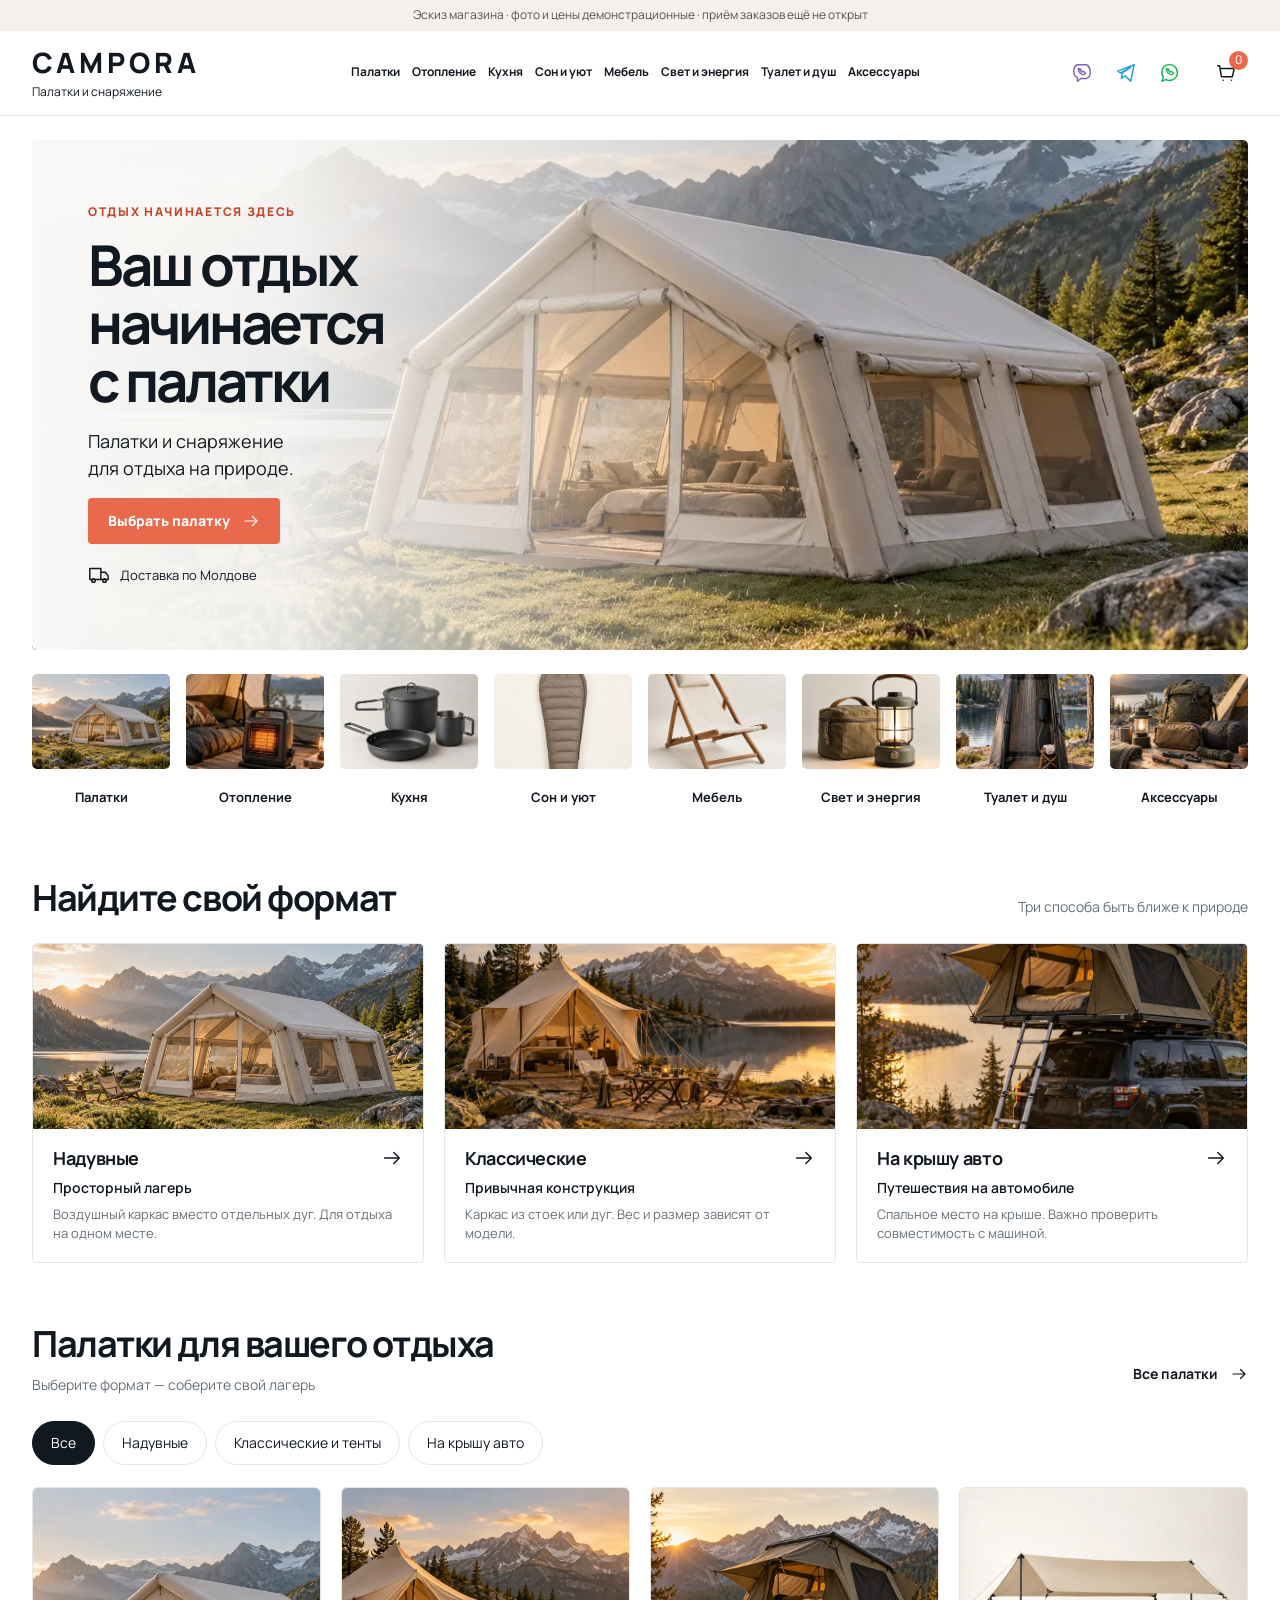
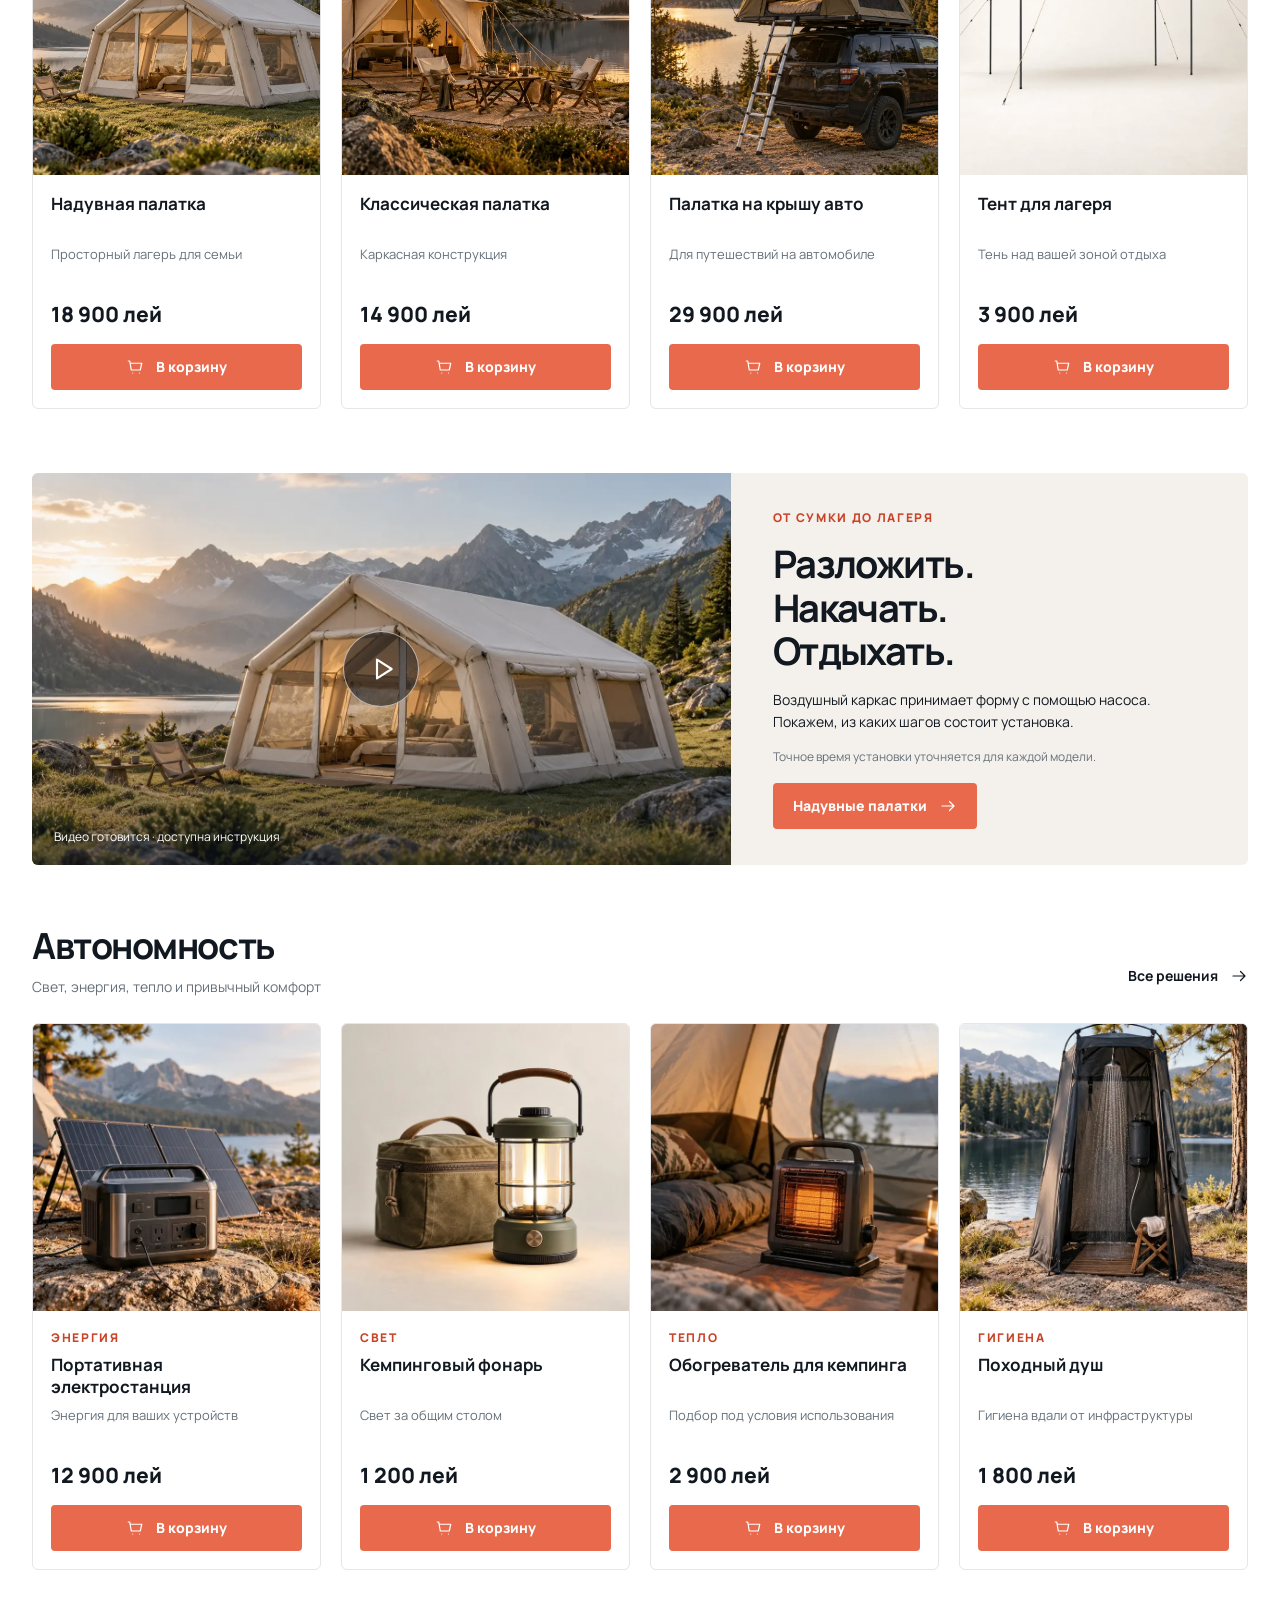
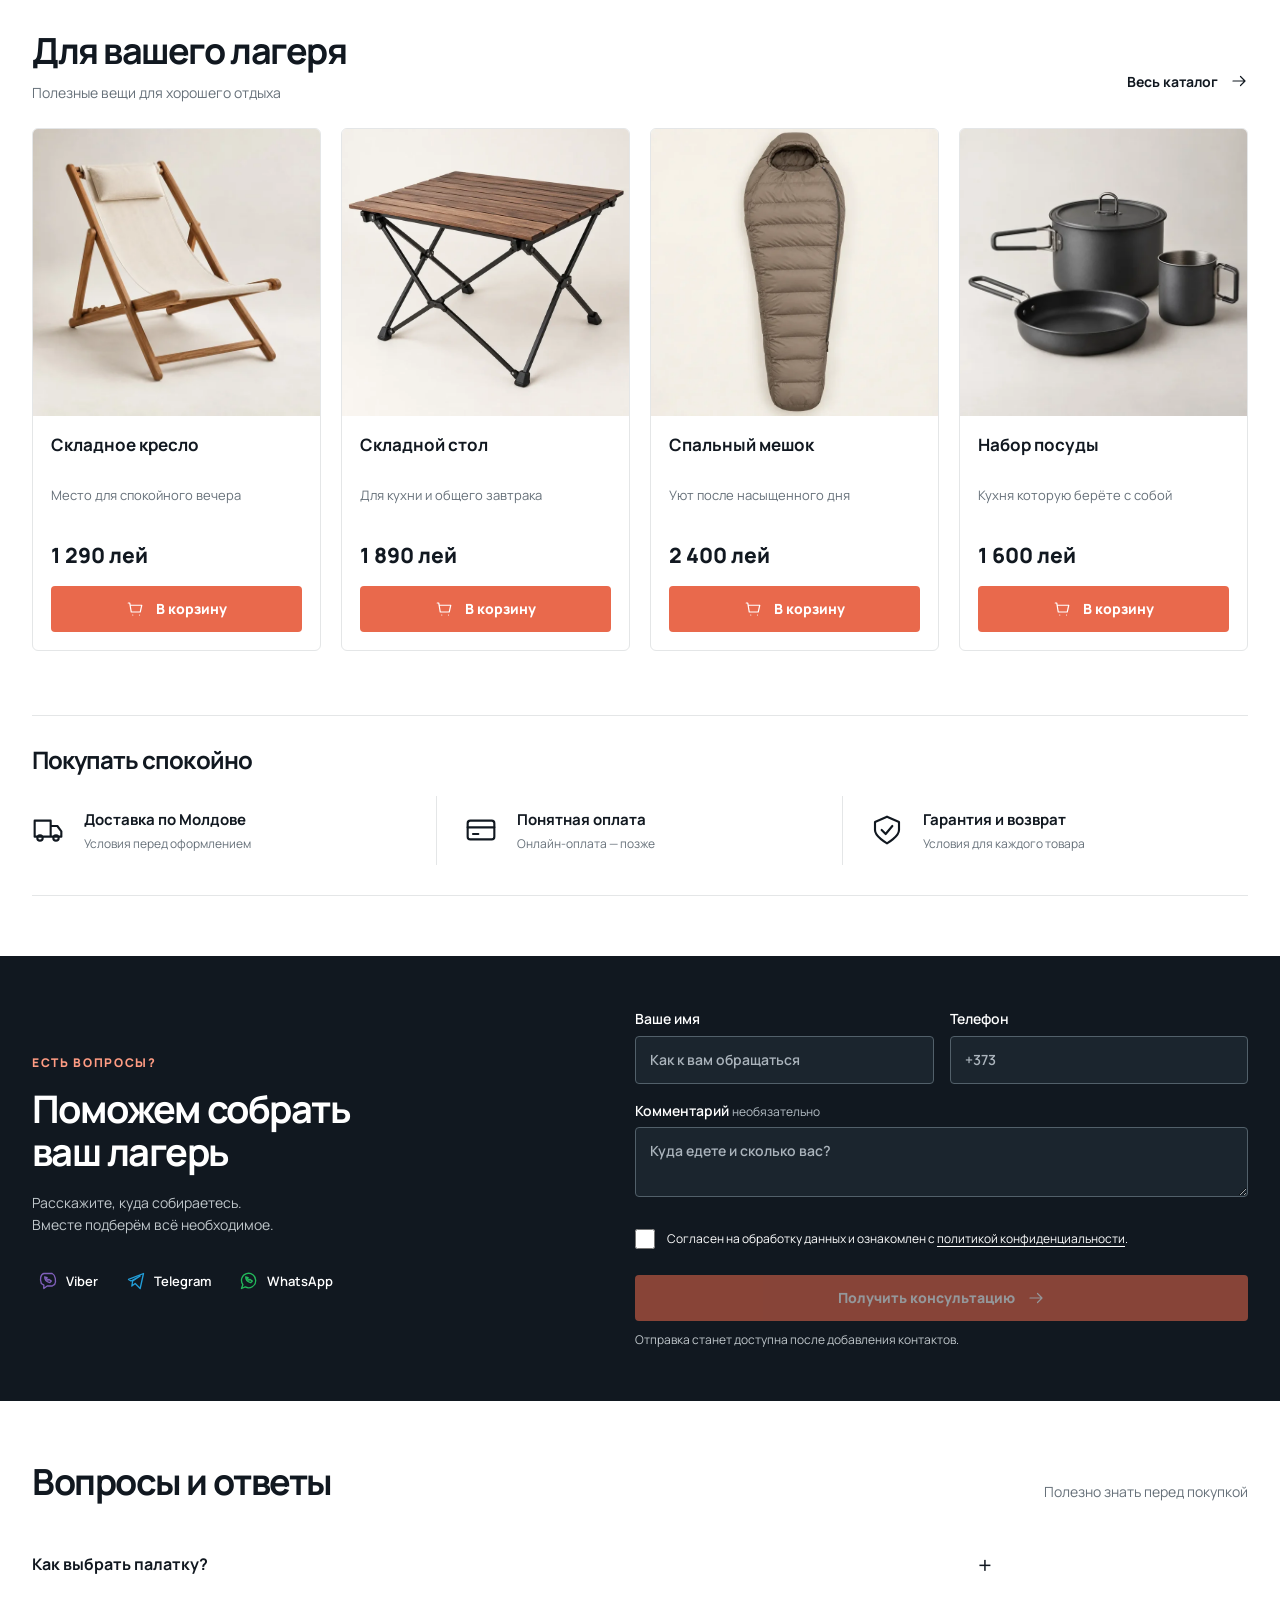
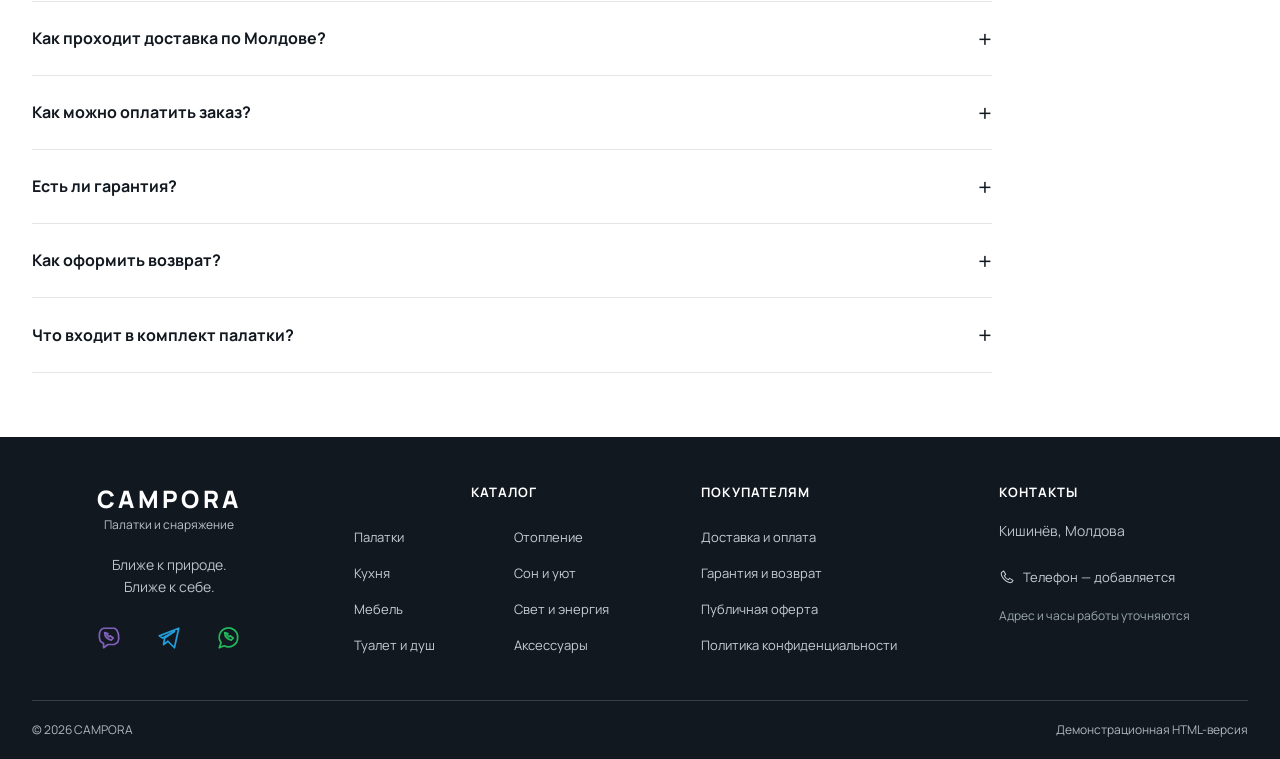
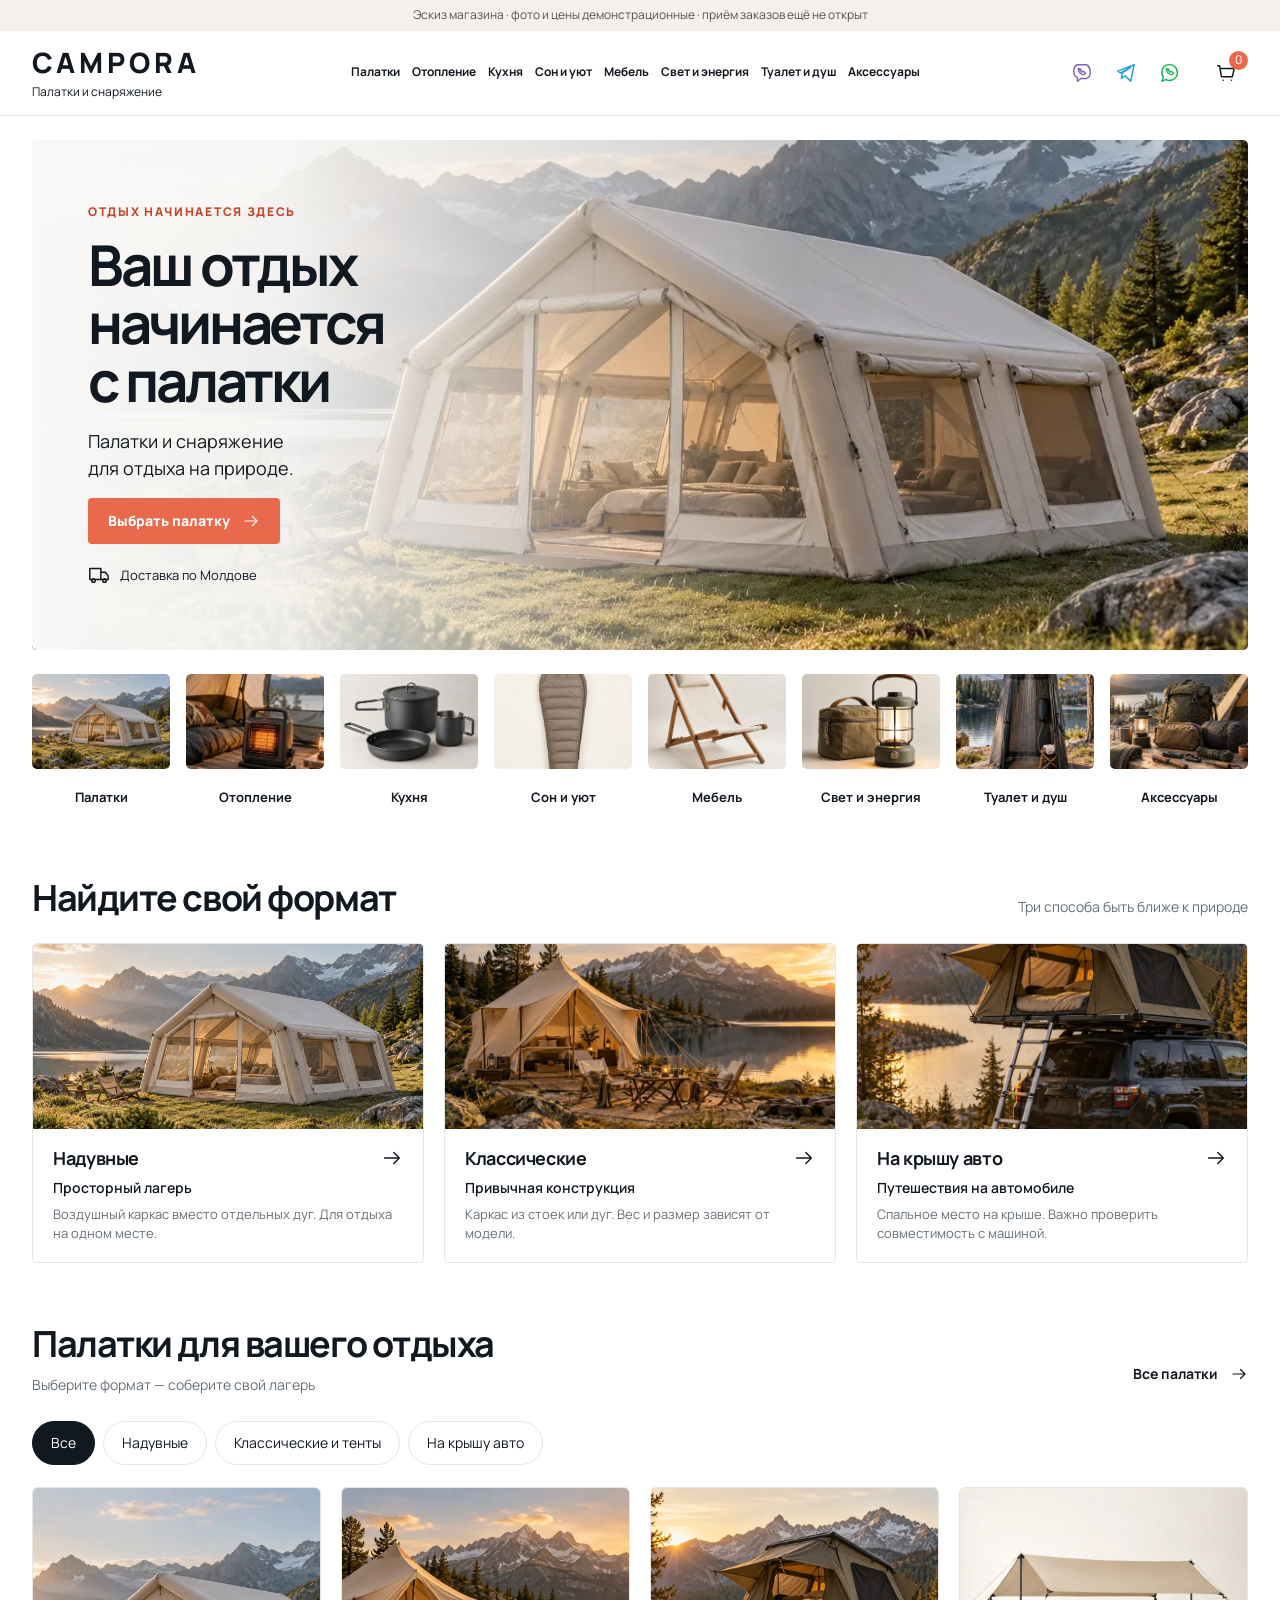
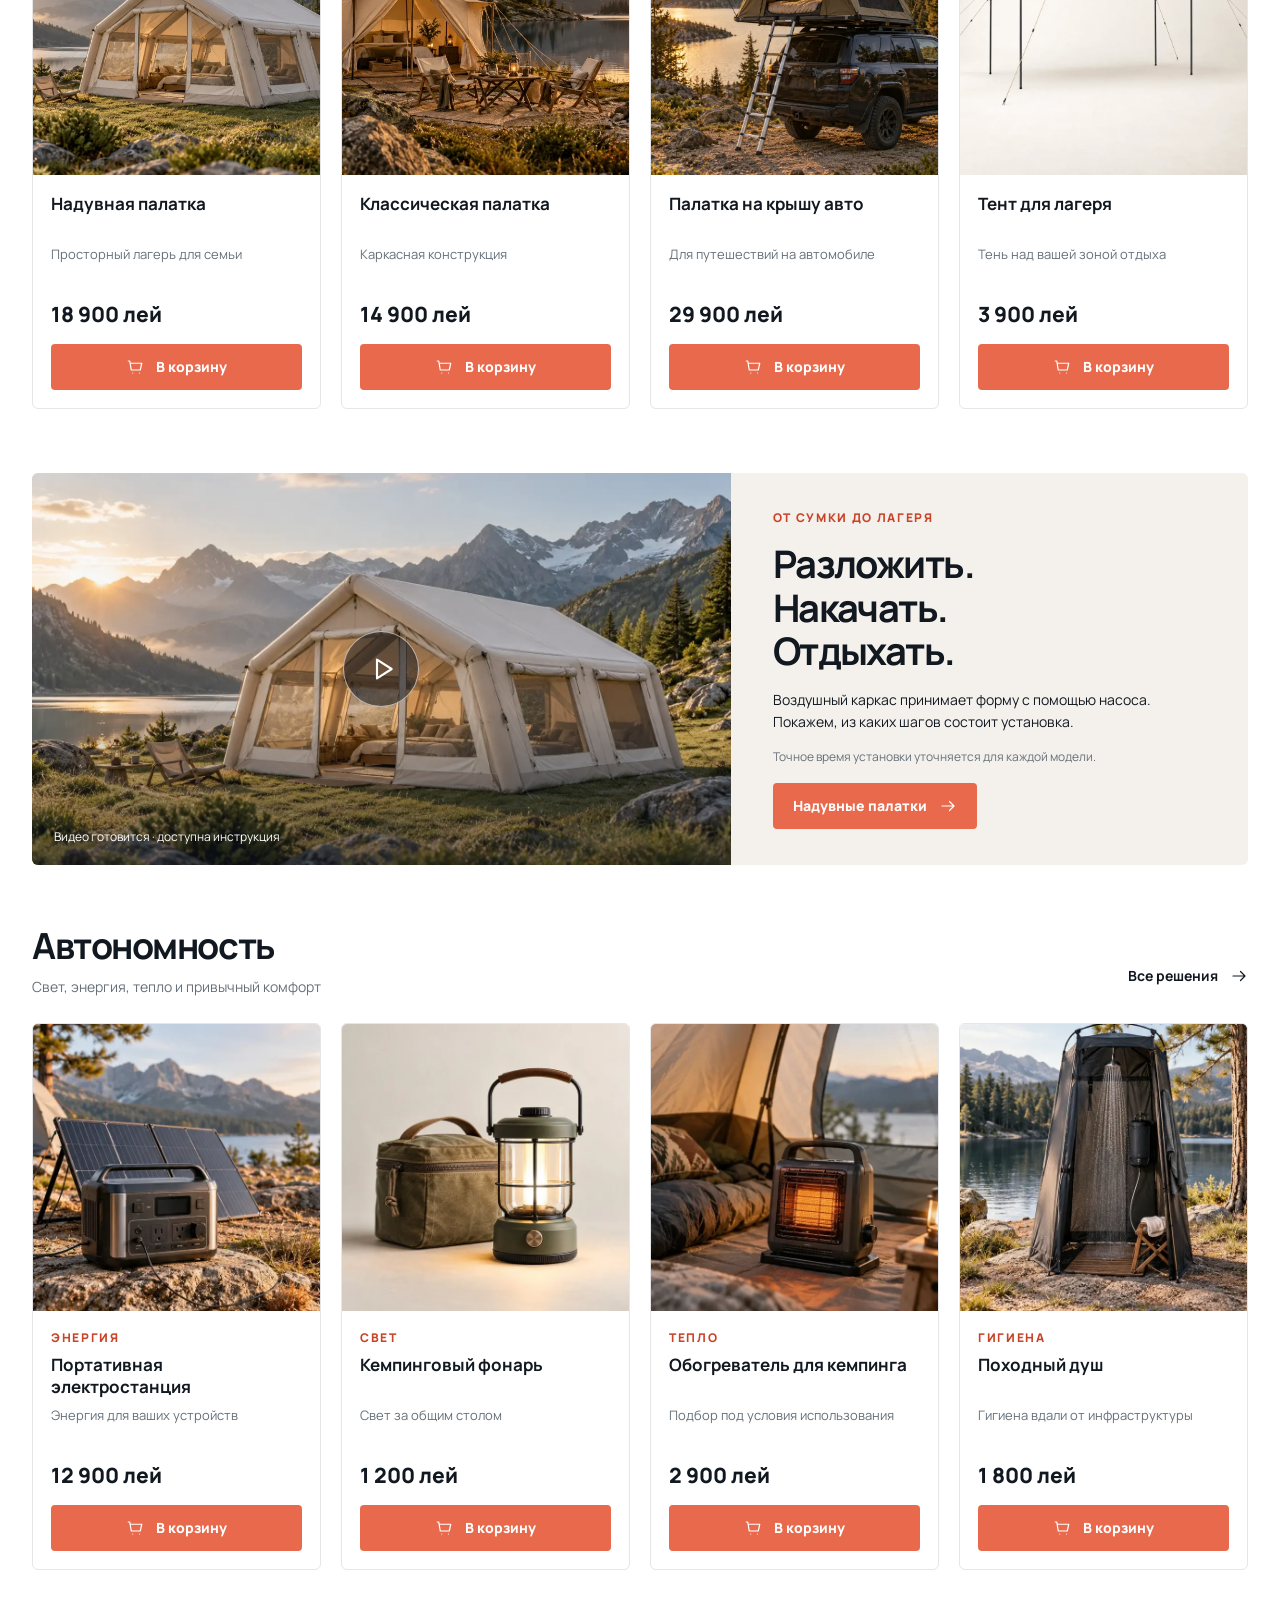
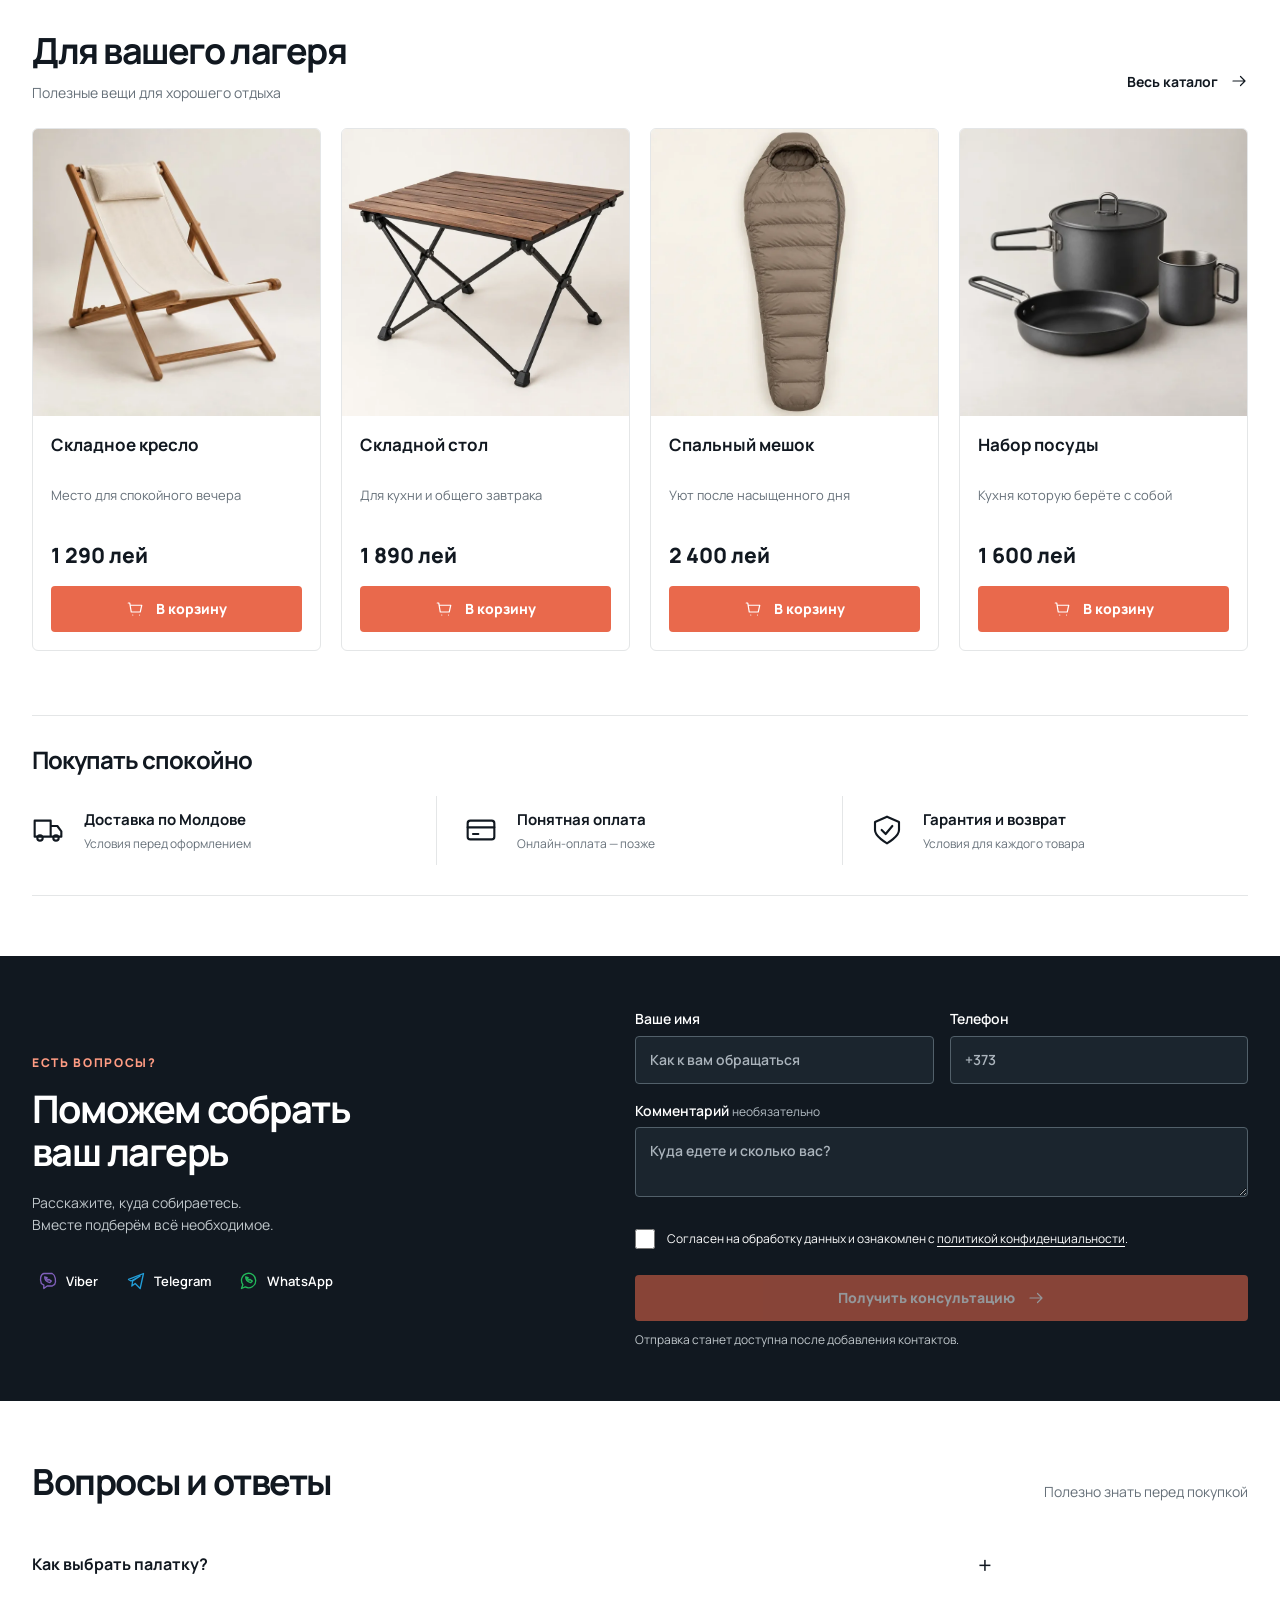
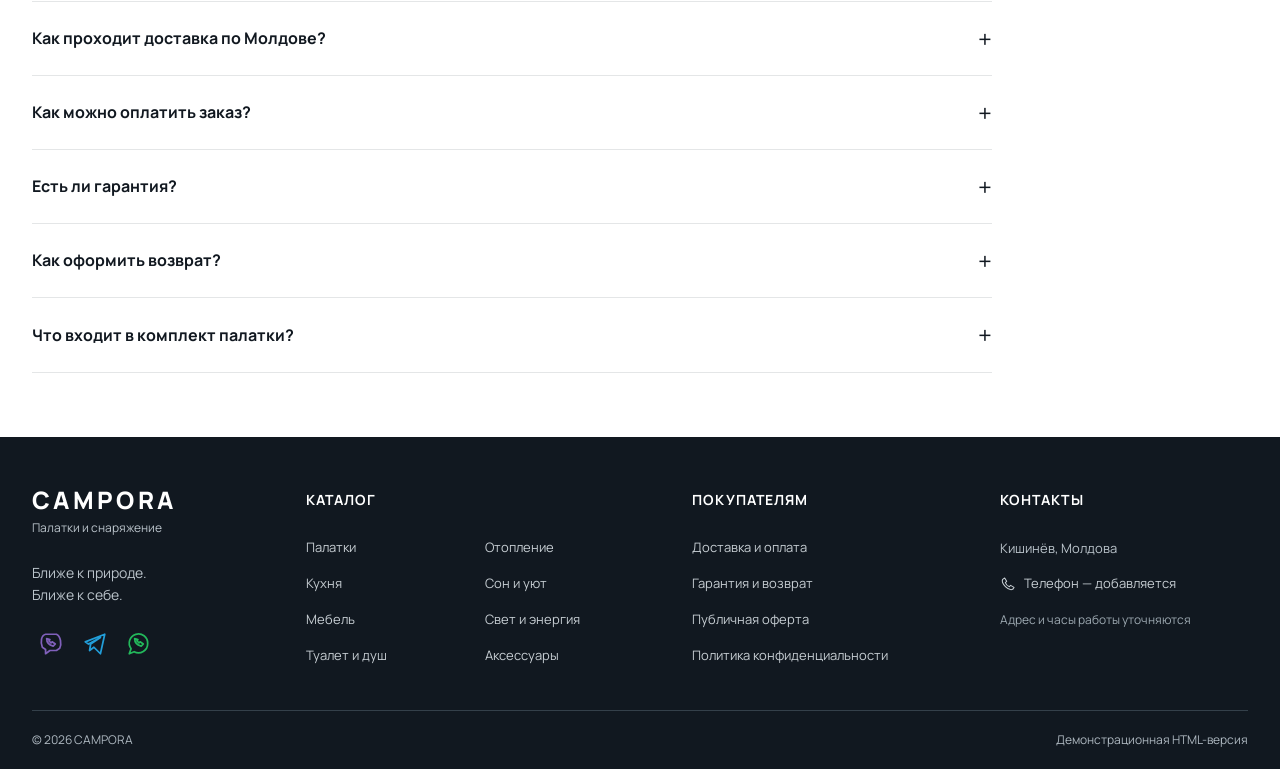
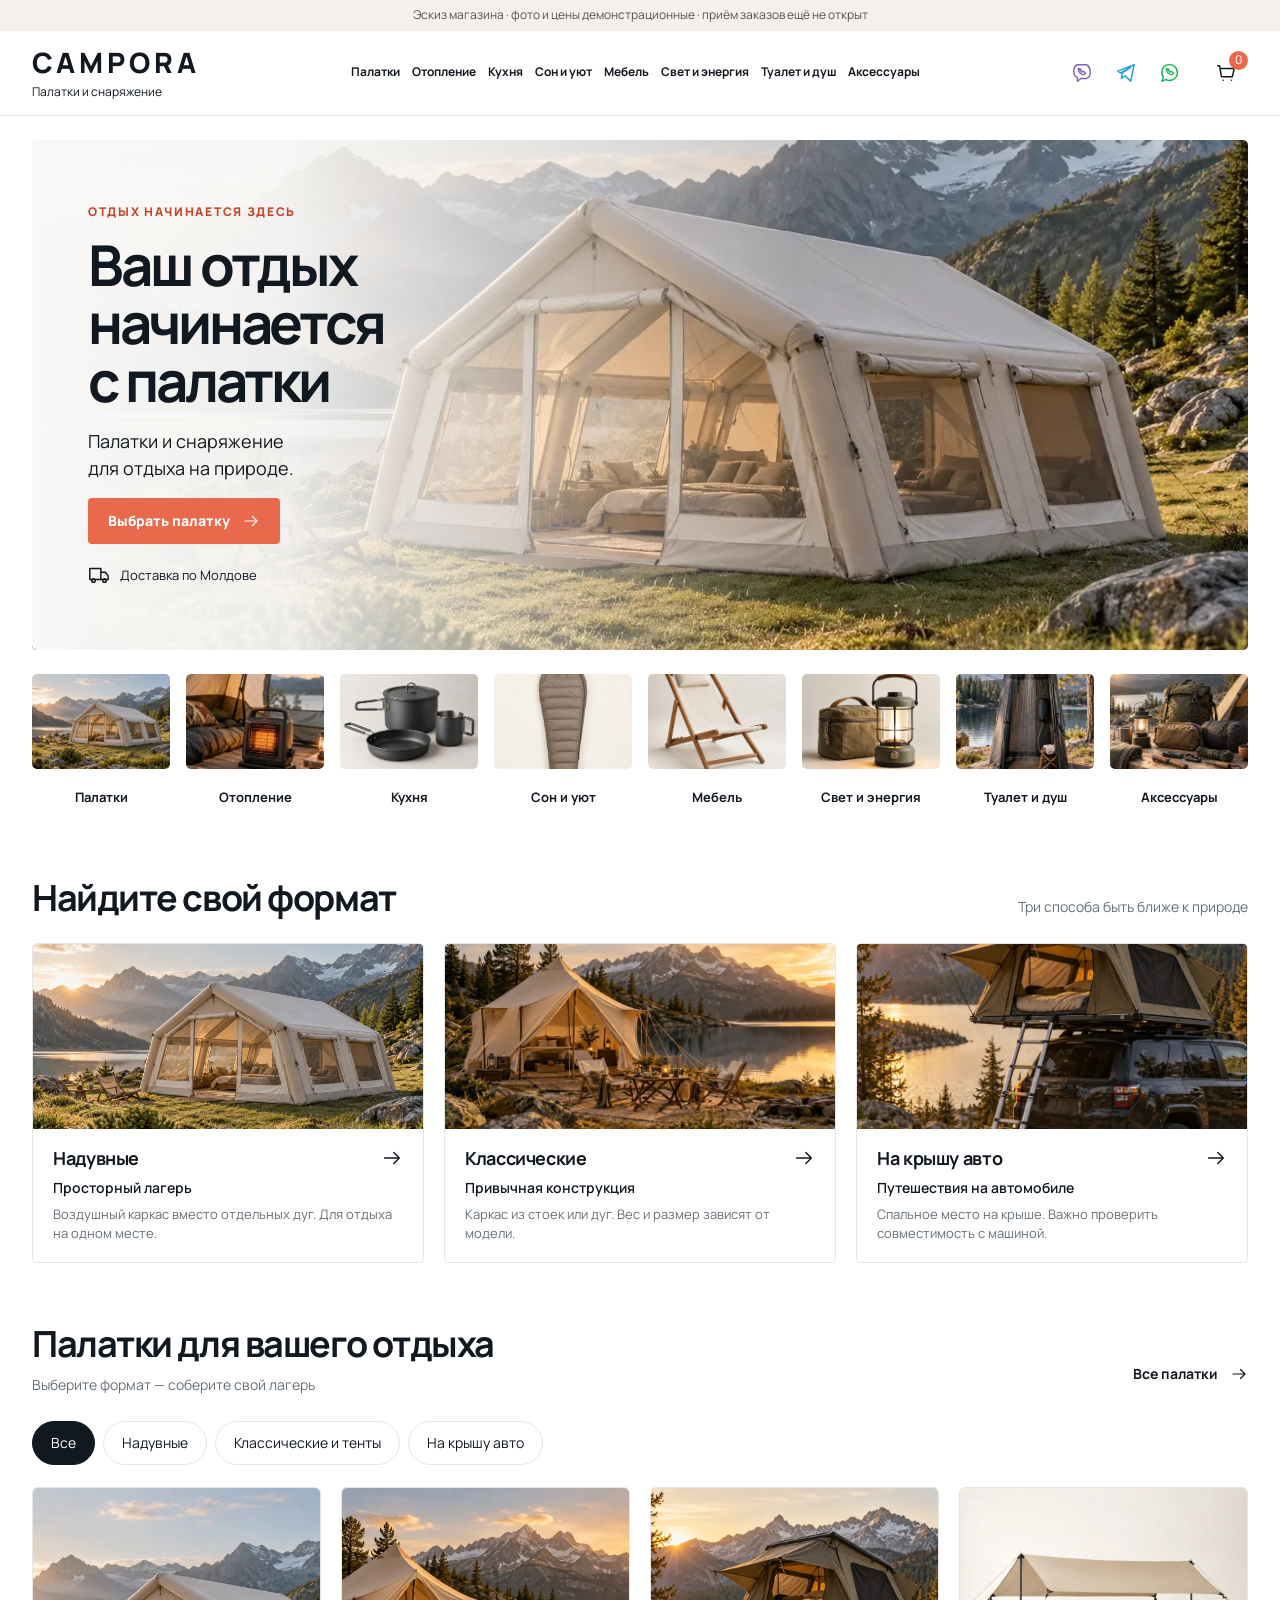
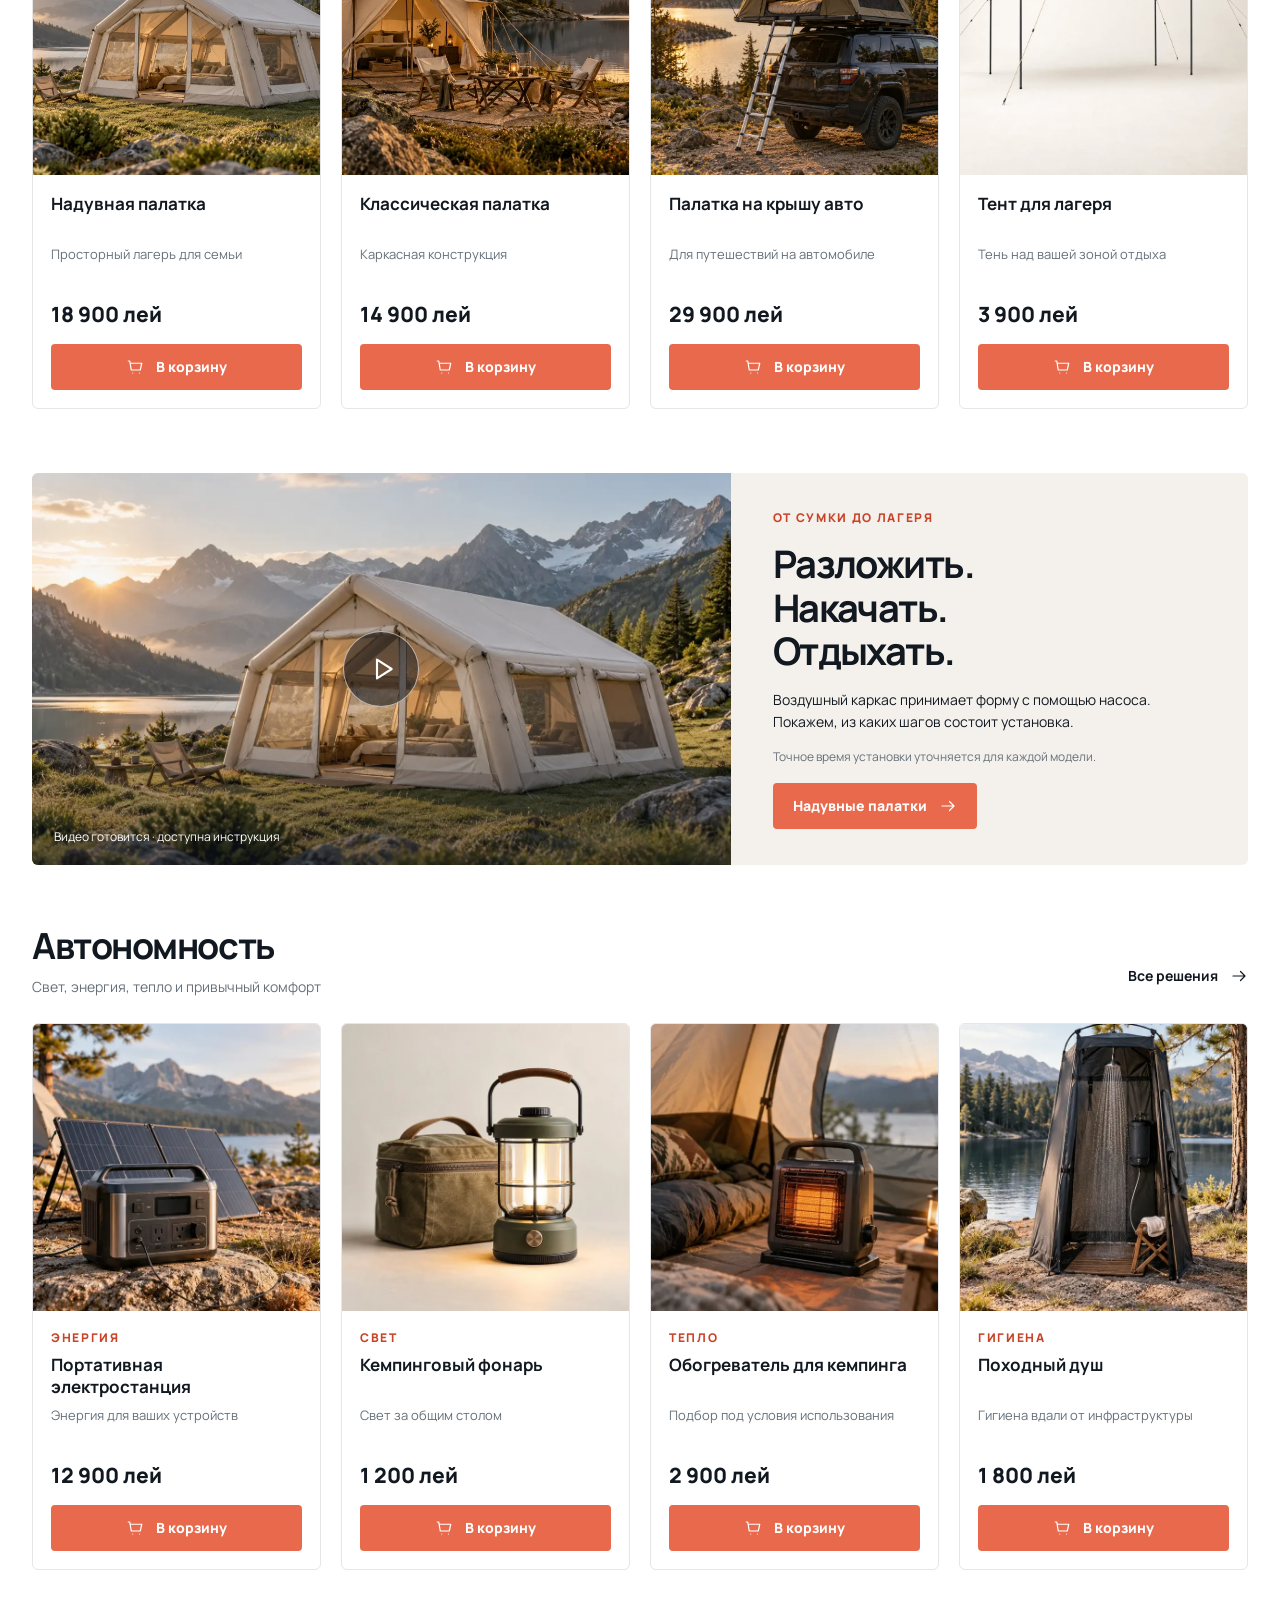
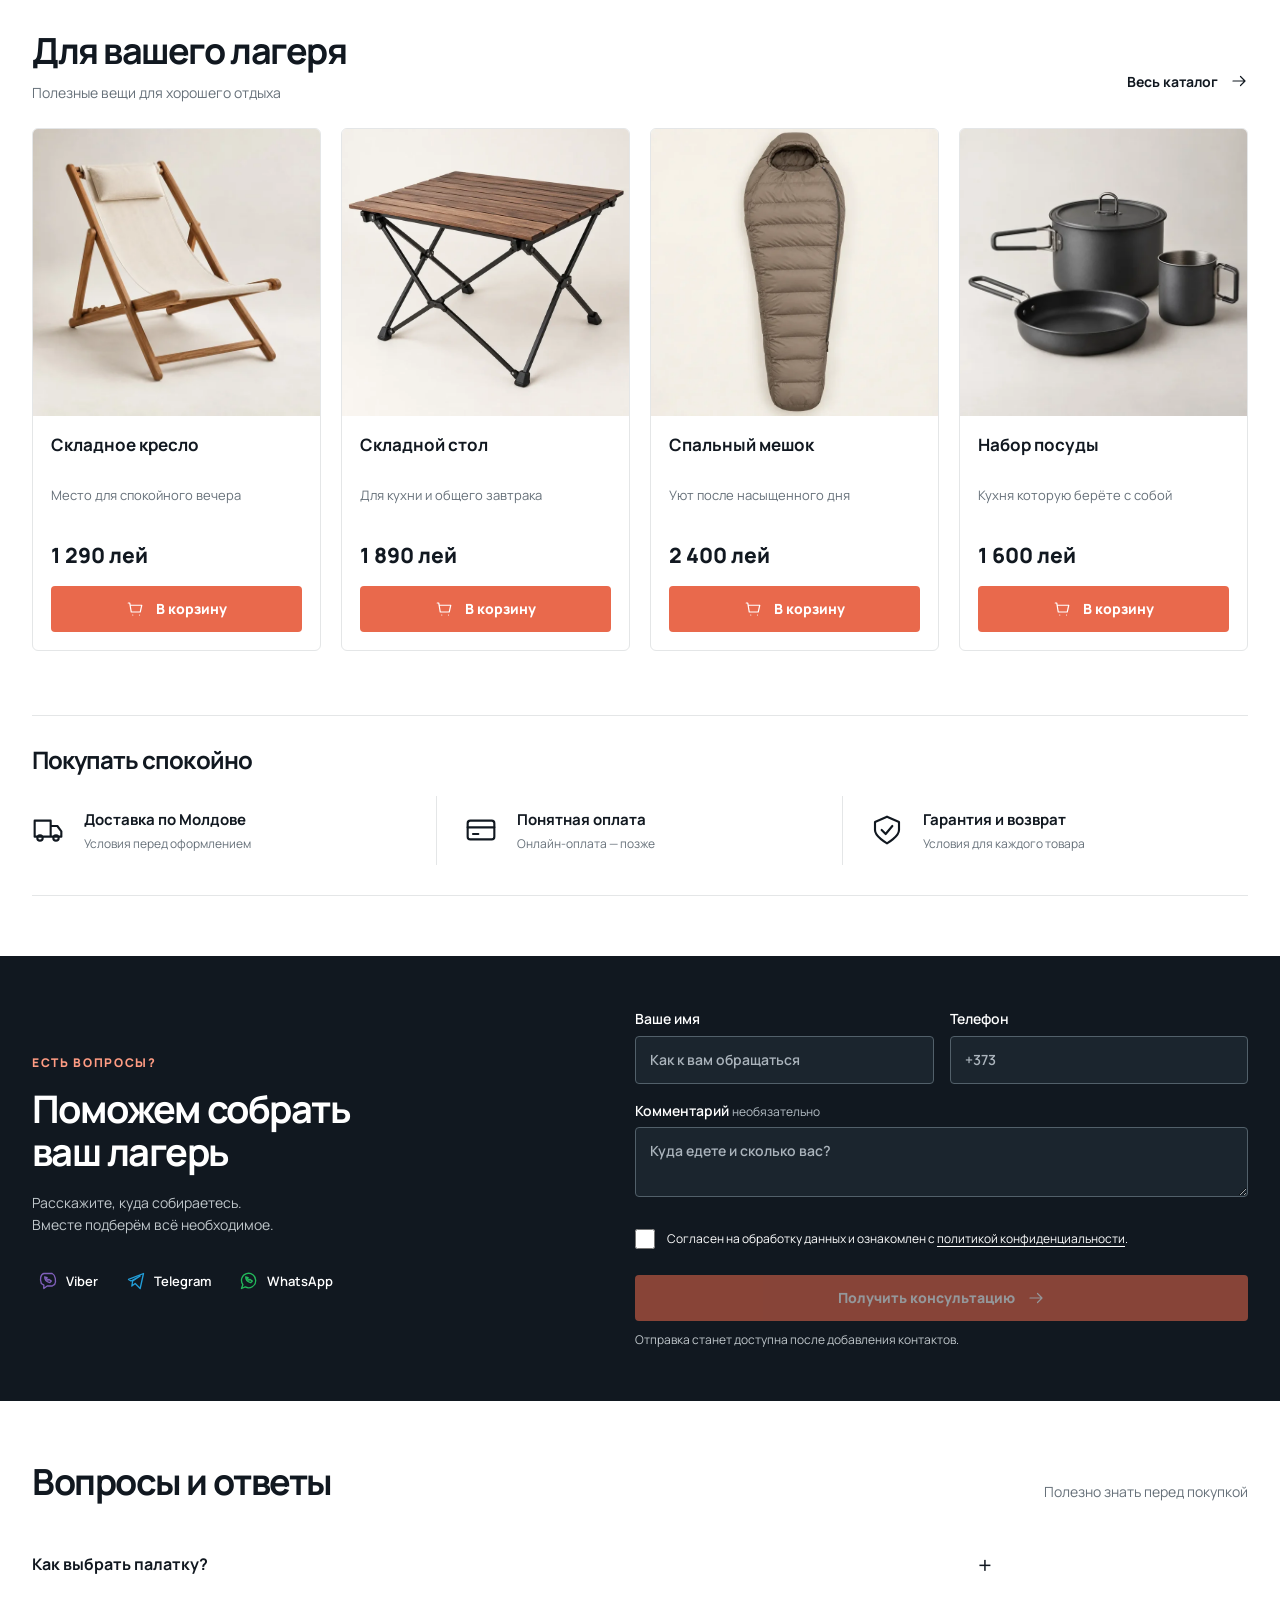
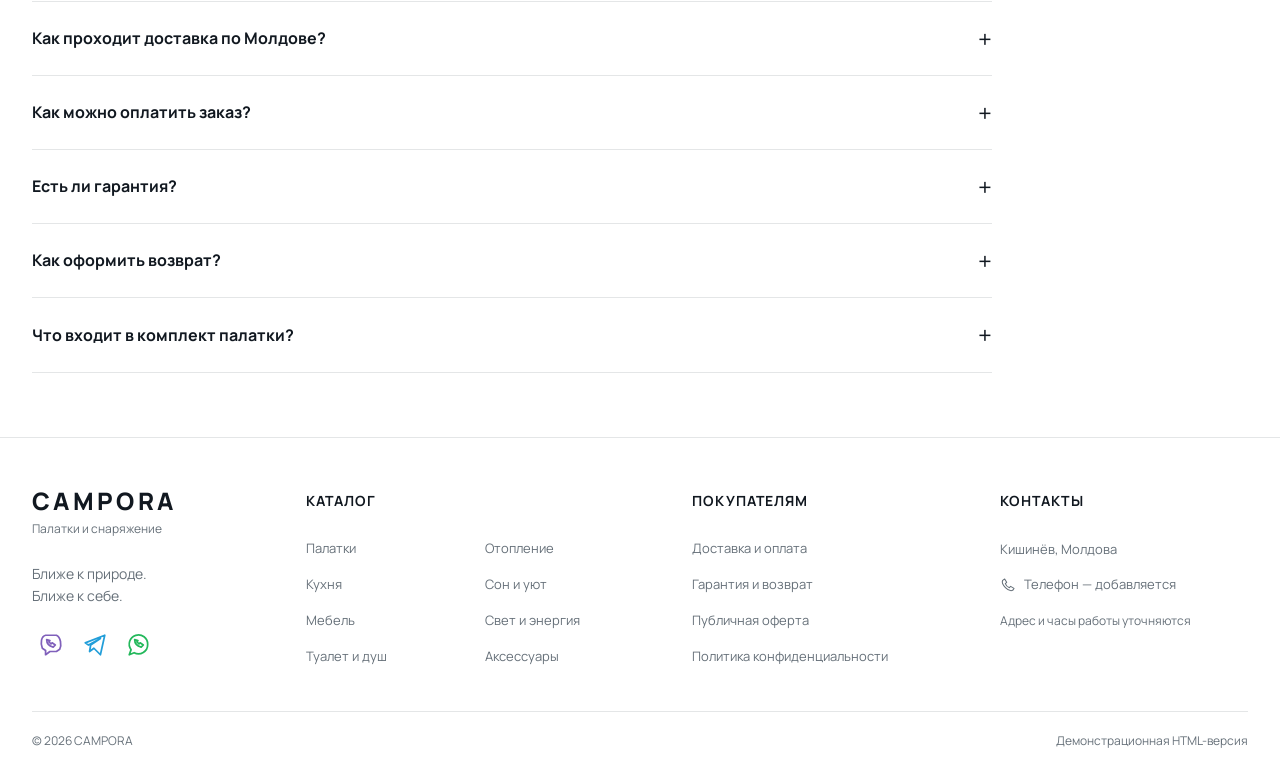
